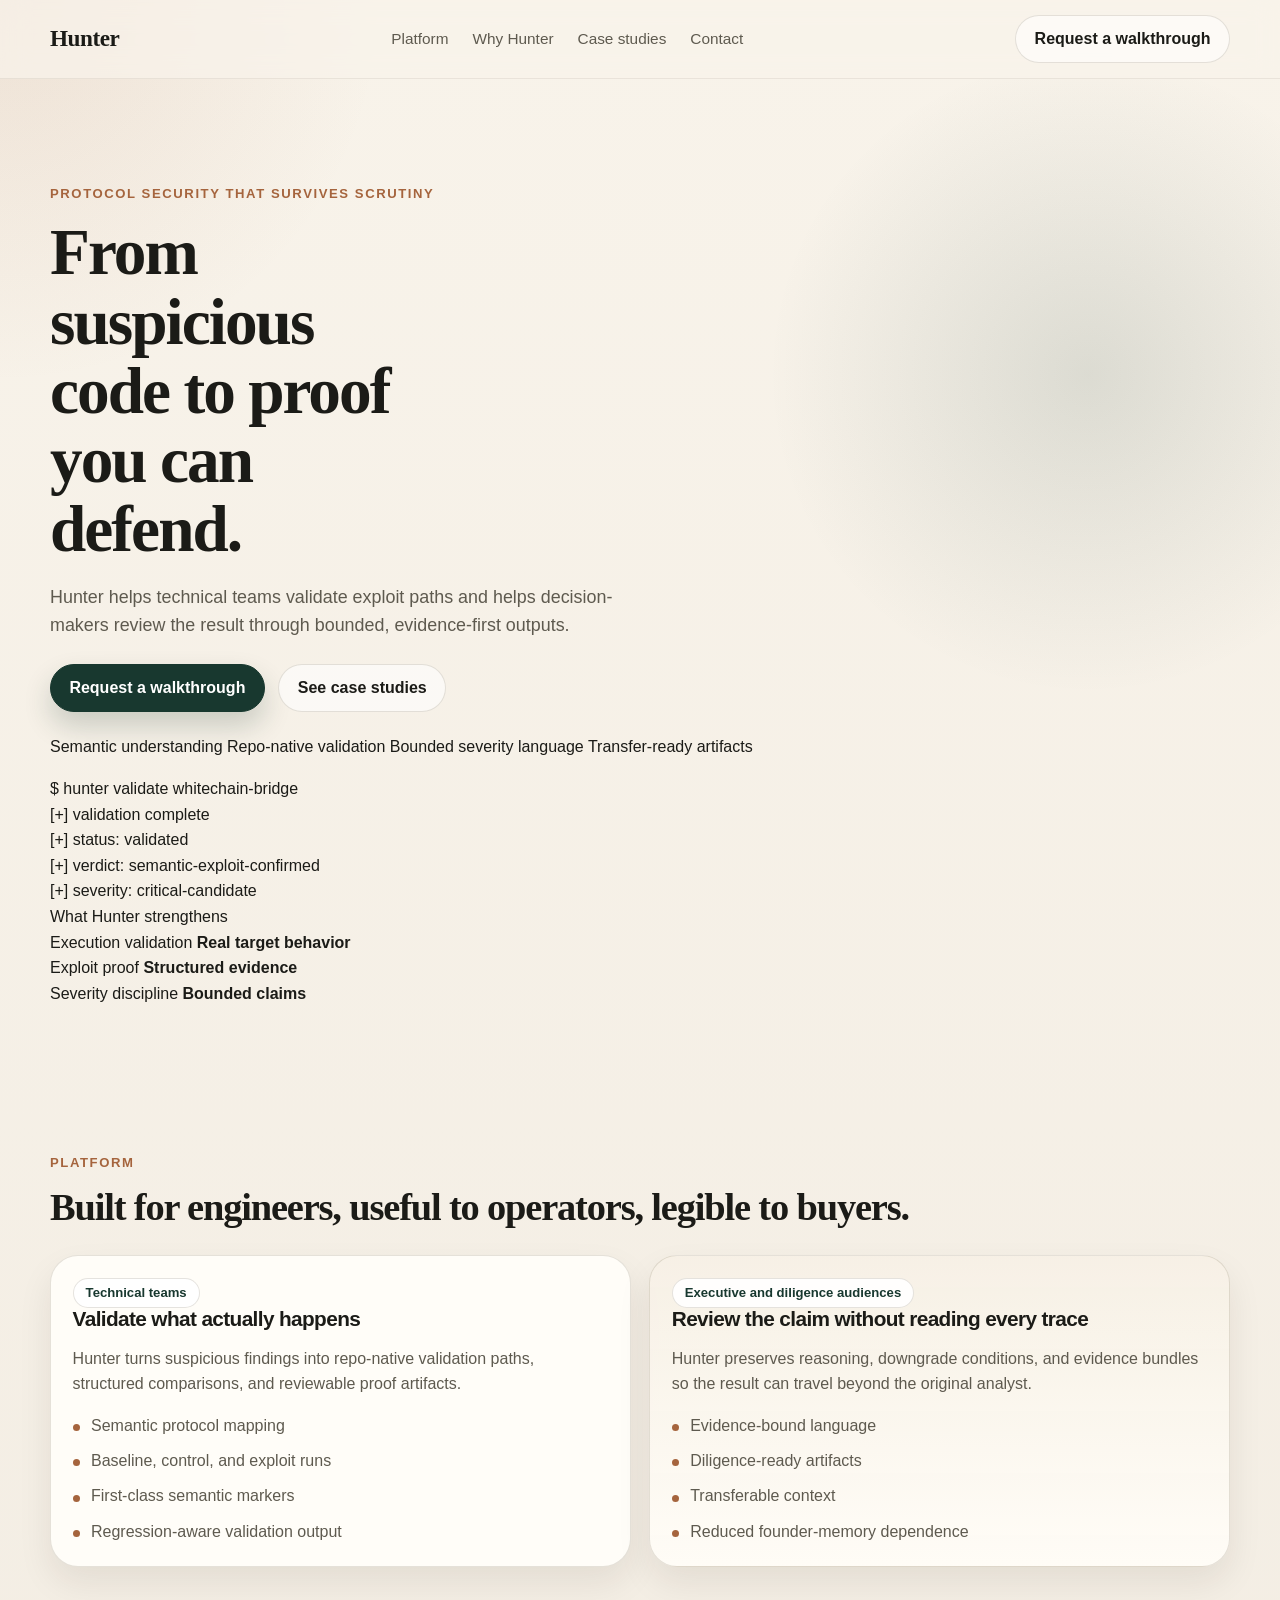
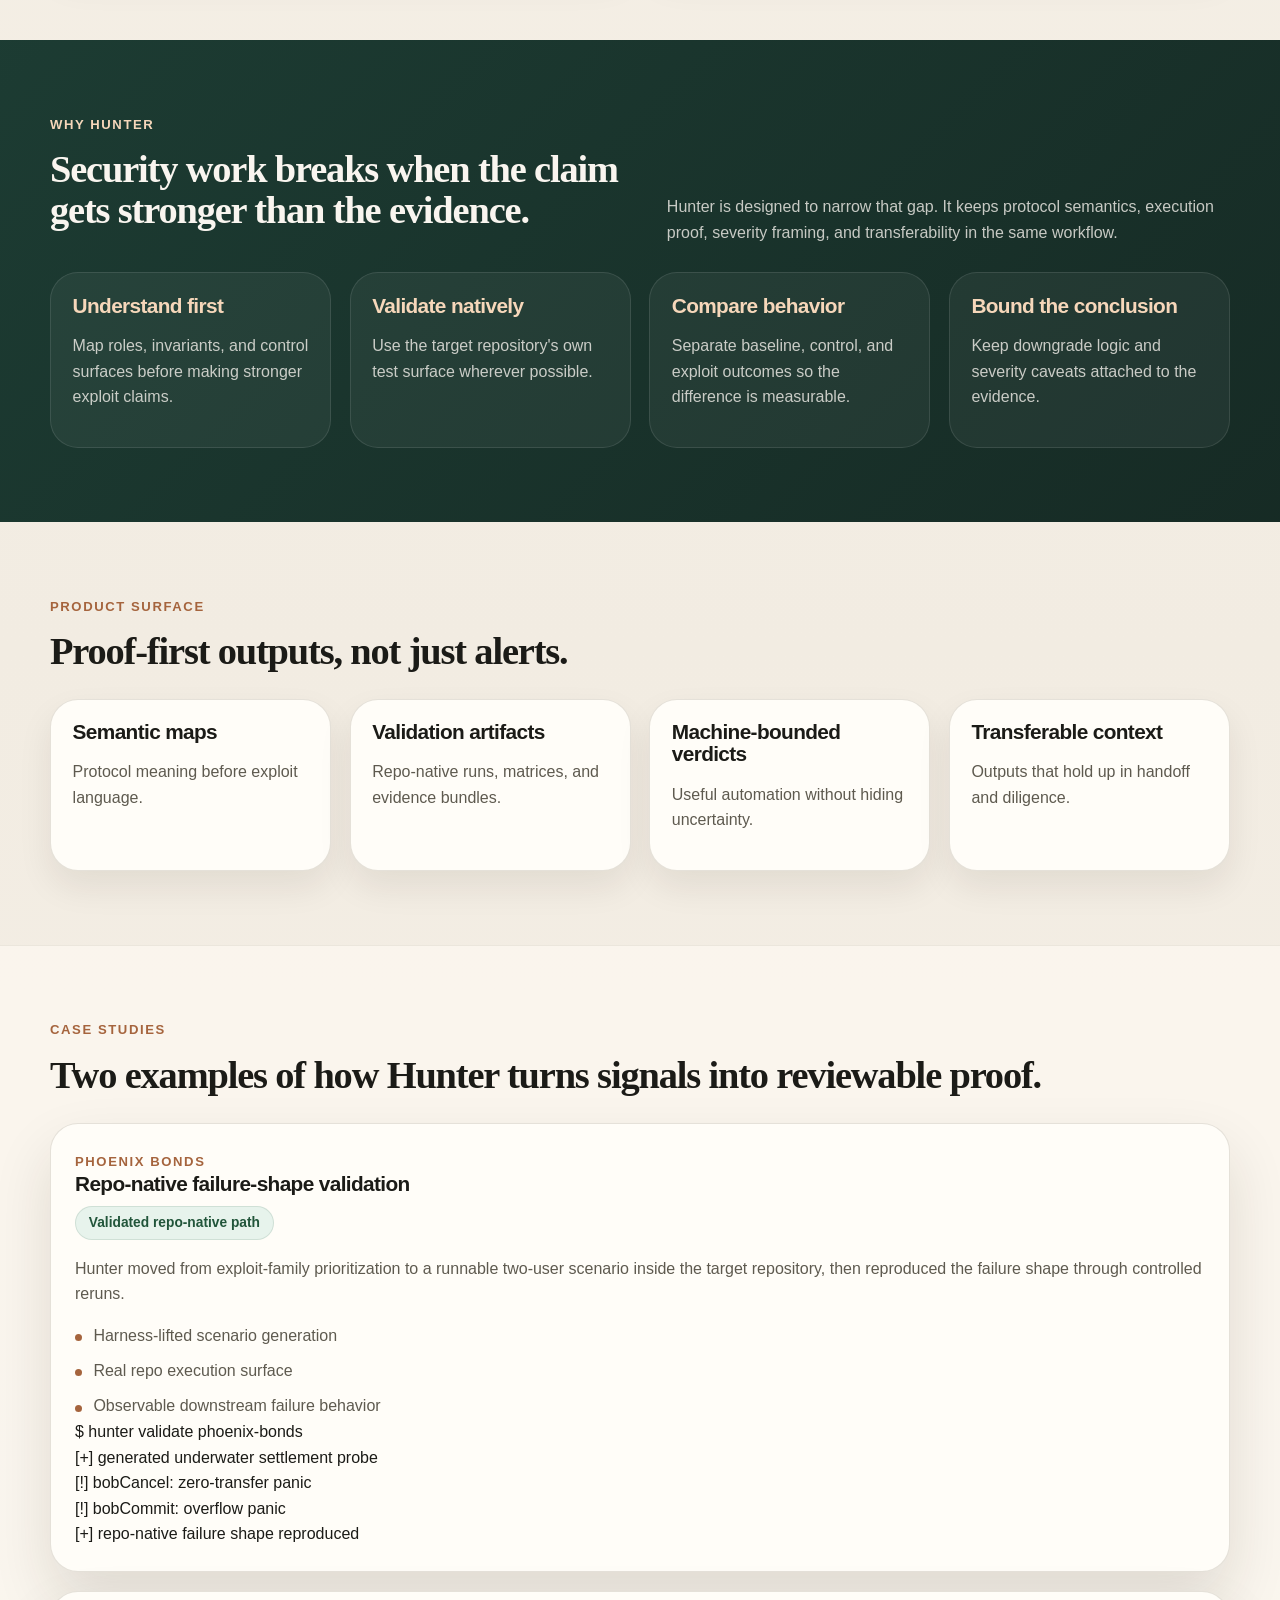
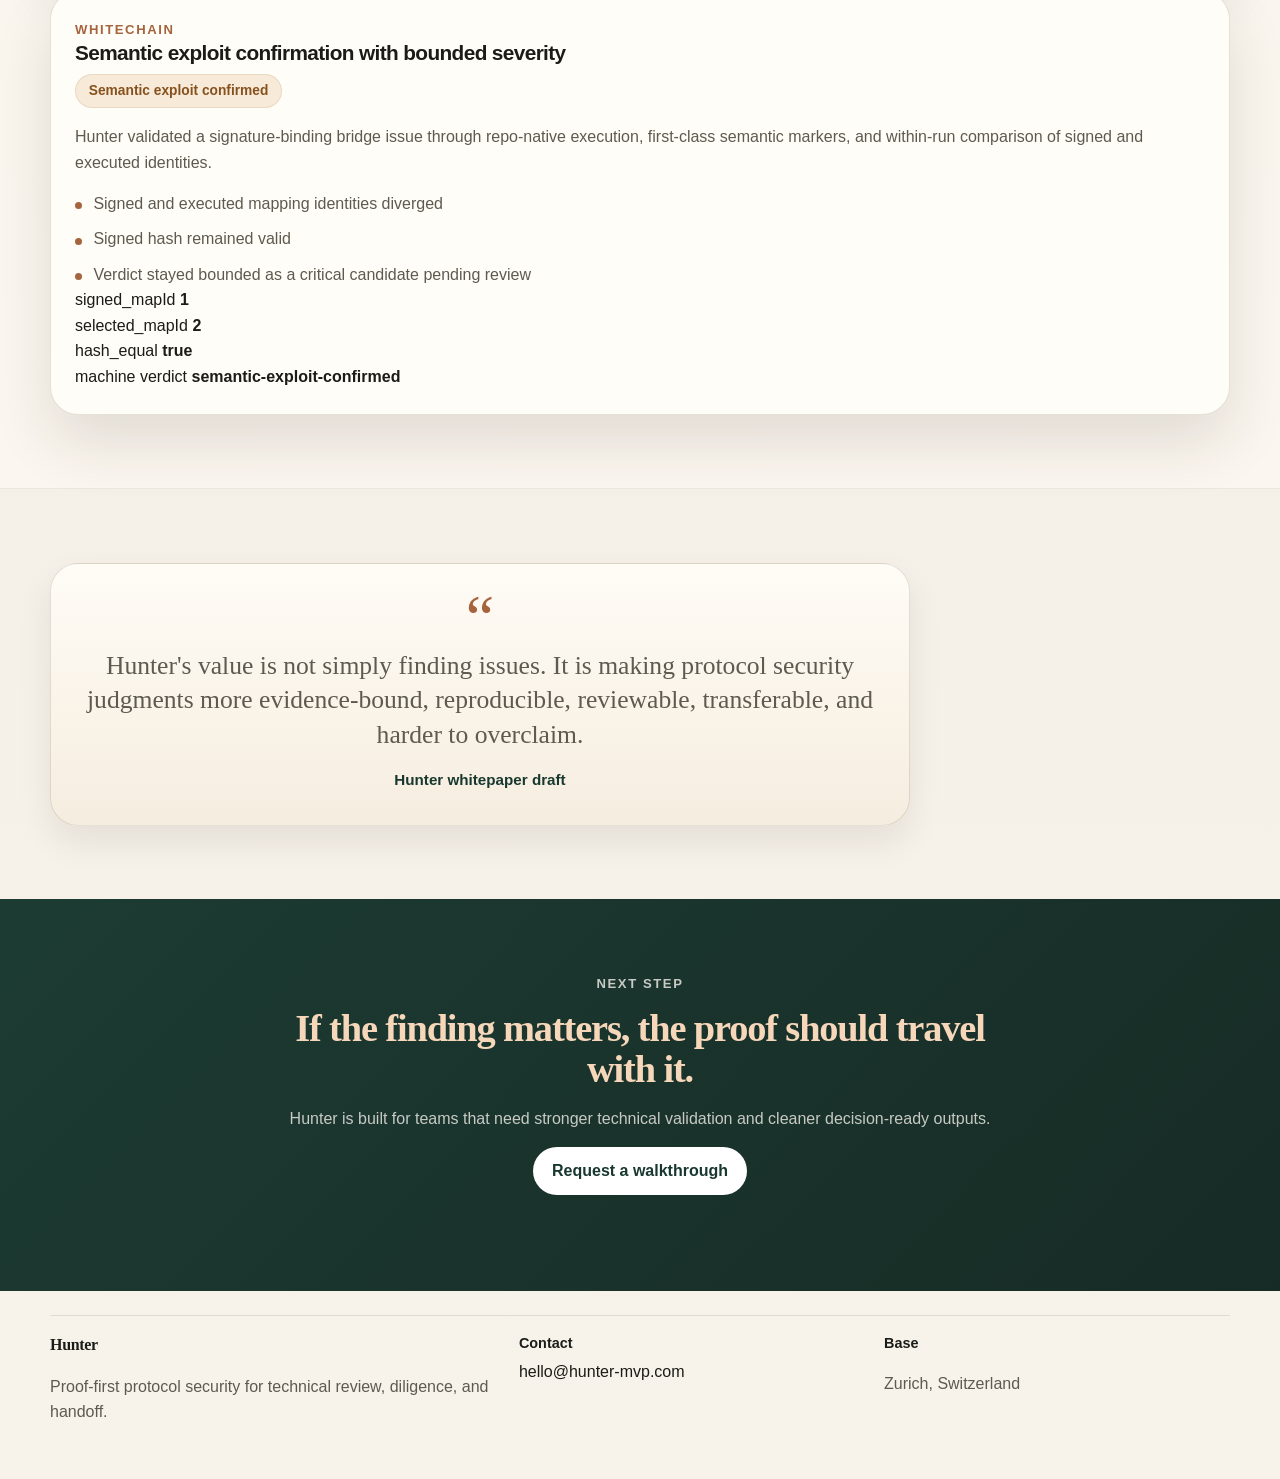
==== index.html @ 10b7472b "Update index.html" ====
<!DOCTYPE html>
<html lang="en">
<head>
  <meta charset="utf-8" />
  <meta name="viewport" content="width=device-width, initial-scale=1" />
  <title>Hunter | Proof-First Protocol Security</title>
  <meta
    name="description"
    content="Hunter helps protocol teams, auditors, and buyers move from suspicious findings to evidence-bound security judgments through semantic understanding, repo-native validation, and reviewable artifacts."
  />
  <link rel="stylesheet" href="styles.css" />
</head>
<body>
  <header class="site-header">
    <div class="container nav">
      <a class="brand" href="#top">Hunter</a>
      <nav class="nav-links" aria-label="Primary">
        <a href="#platform">Platform</a>
        <a href="#proof">Why Hunter</a>
        <a href="#cases">Case studies</a>
        <a href="#contact">Contact</a>
      </nav>
      <a class="button nav-cta" href="mailto:hello@hunter-mvp.com">Request a walkthrough</a>
    </div>
  </header>

  <main id="top">
    <section class="hero">
      <div class="container hero-grid">
        <div class="hero-copy">
          <p class="eyebrow">Protocol security that survives scrutiny</p>
          <h1>From suspicious code to proof you can defend.</h1>
          <p class="subheadline">
            Hunter helps technical teams validate exploit paths and helps decision-makers
            review the result through bounded, evidence-first outputs.
          </p>

          <div class="hero-actions">
            <a class="button primary" href="mailto:hello@hunter-mvp.com">Request a walkthrough</a>
            <a class="button secondary" href="#cases">See case studies</a>
          </div>

          <div class="signal-strip">
            <span>Semantic understanding</span>
            <span>Repo-native validation</span>
            <span>Bounded severity language</span>
            <span>Transfer-ready artifacts</span>
          </div>
        </div>

        <aside class="hero-proof" aria-label="Hunter proof screenshots">
          <article class="shot shot-terminal">
            <div class="shot-top">
              <span></span><span></span><span></span>
            </div>
            <div class="shot-body">
              <div class="shot-line dim">$ hunter validate whitechain-bridge</div>
              <div class="shot-line ok">[+] validation complete</div>
              <div class="shot-line">[+] status: validated</div>
              <div class="shot-line">[+] verdict: semantic-exploit-confirmed</div>
              <div class="shot-line">[+] severity: critical-candidate</div>
            </div>
          </article>

          <article class="shot shot-summary">
            <div class="summary-kicker">What Hunter strengthens</div>
            <div class="summary-row">
              <span>Execution validation</span>
              <strong>Real target behavior</strong>
            </div>
            <div class="summary-row">
              <span>Exploit proof</span>
              <strong>Structured evidence</strong>
            </div>
            <div class="summary-row">
              <span>Severity discipline</span>
              <strong>Bounded claims</strong>
            </div>
          </article>
        </aside>
      </div>
    </section>

    <section id="platform" class="section">
      <div class="container">
        <div class="section-heading">
          <p class="eyebrow">Platform</p>
          <h2>Built for engineers, useful to operators, legible to buyers.</h2>
        </div>

        <div class="platform-grid">
          <article class="card">
            <div class="card-tag">Technical teams</div>
            <h3>Validate what actually happens</h3>
            <p>Hunter turns suspicious findings into repo-native validation paths, structured comparisons, and reviewable proof artifacts.</p>
            <ul class="clean-list">
              <li>Semantic protocol mapping</li>
              <li>Baseline, control, and exploit runs</li>
              <li>First-class semantic markers</li>
              <li>Regression-aware validation output</li>
            </ul>
          </article>

          <article class="card accent-card">
            <div class="card-tag">Executive and diligence audiences</div>
            <h3>Review the claim without reading every trace</h3>
            <p>Hunter preserves reasoning, downgrade conditions, and evidence bundles so the result can travel beyond the original analyst.</p>
            <ul class="clean-list">
              <li>Evidence-bound language</li>
              <li>Diligence-ready artifacts</li>
              <li>Transferable context</li>
              <li>Reduced founder-memory dependence</li>
            </ul>
          </article>
        </div>
      </div>
    </section>

    <section id="proof" class="section section-dark">
      <div class="container">
        <div class="section-heading split-heading">
          <div>
            <p class="eyebrow">Why Hunter</p>
            <h2>Security work breaks when the claim gets stronger than the evidence.</h2>
          </div>
          <p class="section-intro">
            Hunter is designed to narrow that gap. It keeps protocol semantics, execution proof,
            severity framing, and transferability in the same workflow.
          </p>
        </div>

        <div class="proof-grid">
          <article class="proof-card">
            <h3>Understand first</h3>
            <p>Map roles, invariants, and control surfaces before making stronger exploit claims.</p>
          </article>
          <article class="proof-card">
            <h3>Validate natively</h3>
            <p>Use the target repository's own test surface wherever possible.</p>
          </article>
          <article class="proof-card">
            <h3>Compare behavior</h3>
            <p>Separate baseline, control, and exploit outcomes so the difference is measurable.</p>
          </article>
          <article class="proof-card">
            <h3>Bound the conclusion</h3>
            <p>Keep downgrade logic and severity caveats attached to the evidence.</p>
          </article>
        </div>
      </div>
    </section>

    <section class="section">
      <div class="container">
        <div class="section-heading">
          <p class="eyebrow">Product surface</p>
          <h2>Proof-first outputs, not just alerts.</h2>
        </div>

        <div class="feature-grid">
          <article class="card feature-card">
            <h3>Semantic maps</h3>
            <p>Protocol meaning before exploit language.</p>
          </article>
          <article class="card feature-card">
            <h3>Validation artifacts</h3>
            <p>Repo-native runs, matrices, and evidence bundles.</p>
          </article>
          <article class="card feature-card">
            <h3>Machine-bounded verdicts</h3>
            <p>Useful automation without hiding uncertainty.</p>
          </article>
          <article class="card feature-card">
            <h3>Transferable context</h3>
            <p>Outputs that hold up in handoff and diligence.</p>
          </article>
        </div>
      </div>
    </section>

    <section id="cases" class="section section-contrast">
      <div class="container">
        <div class="section-heading">
          <p class="eyebrow">Case studies</p>
          <h2>Two examples of how Hunter turns signals into reviewable proof.</h2>
        </div>

        <div class="case-stack">
          <article class="case-card">
            <div class="case-header">
              <div>
                <span class="case-label">Phoenix Bonds</span>
                <h3>Repo-native failure-shape validation</h3>
              </div>
              <span class="case-badge success">Validated repo-native path</span>
            </div>

            <div class="case-layout">
              <div class="case-copy">
                <p>
                  Hunter moved from exploit-family prioritization to a runnable two-user scenario
                  inside the target repository, then reproduced the failure shape through controlled reruns.
                </p>
                <ul class="clean-list">
                  <li>Harness-lifted scenario generation</li>
                  <li>Real repo execution surface</li>
                  <li>Observable downstream failure behavior</li>
                </ul>
              </div>

              <div class="case-shot">
                <div class="shot-top">
                  <span></span><span></span><span></span>
                </div>
                <div class="shot-body">
                  <div class="shot-line dim">$ hunter validate phoenix-bonds</div>
                  <div class="shot-line">[+] generated underwater settlement probe</div>
                  <div class="shot-line warn">[!] bobCancel: zero-transfer panic</div>
                  <div class="shot-line warn">[!] bobCommit: overflow panic</div>
                  <div class="shot-line ok">[+] repo-native failure shape reproduced</div>
                </div>
              </div>
            </div>
          </article>

          <article class="case-card">
            <div class="case-header">
              <div>
                <span class="case-label">Whitechain</span>
                <h3>Semantic exploit confirmation with bounded severity</h3>
              </div>
              <span class="case-badge caution">Semantic exploit confirmed</span>
            </div>

            <div class="case-layout">
              <div class="case-copy">
                <p>
                  Hunter validated a signature-binding bridge issue through repo-native execution,
                  first-class semantic markers, and within-run comparison of signed and executed identities.
                </p>
                <ul class="clean-list">
                  <li>Signed and executed mapping identities diverged</li>
                  <li>Signed hash remained valid</li>
                  <li>Verdict stayed bounded as a critical candidate pending review</li>
                </ul>
              </div>

              <div class="case-shot metric-shot">
                <div class="mini-grid">
                  <div class="mini-card">
                    <span>signed_mapId</span>
                    <strong>1</strong>
                  </div>
                  <div class="mini-card">
                    <span>selected_mapId</span>
                    <strong>2</strong>
                  </div>
                  <div class="mini-card">
                    <span>hash_equal</span>
                    <strong>true</strong>
                  </div>
                  <div class="mini-card">
                    <span>machine verdict</span>
                    <strong>semantic-exploit-confirmed</strong>
                  </div>
                </div>
              </div>
            </div>
          </article>
        </div>
      </div>
    </section>

    <section class="section">
      <div class="container">
        <div class="quote-card">
          <p class="quote-mark">“</p>
          <p class="quote-text">
            Hunter's value is not simply finding issues. It is making protocol security
            judgments more evidence-bound, reproducible, reviewable, transferable, and harder to overclaim.
          </p>
          <p class="quote-source">Hunter whitepaper draft</p>
        </div>
      </div>
    </section>

    <section class="section section-dark">
      <div class="container closing">
        <p class="eyebrow">Next step</p>
        <h2>If the finding matters, the proof should travel with it.</h2>
        <p>
          Hunter is built for teams that need stronger technical validation and cleaner
          decision-ready outputs.
        </p>
        <div class="hero-actions center">
          <a class="button primary light" href="mailto:hello@hunter-mvp.com">Request a walkthrough</a>
        </div>
      </div>
    </section>
  </main>

  <footer id="contact" class="site-footer">
    <div class="container footer-grid">
      <div>
        <div class="footer-brand">Hunter</div>
        <p class="footer-copy">Proof-first protocol security for technical review, diligence, and handoff.</p>
      </div>
      <div>
        <div class="footer-heading">Contact</div>
        <a class="footer-link" href="mailto:hello@hunter-mvp.com">hello@hunter-mvp.com</a>
      </div>
      <div>
        <div class="footer-heading">Base</div>
        <p class="footer-copy">Zurich, Switzerland</p>
      </div>
    </div>
  </footer>
</body>
</html>
---- styles.css ----
:root {
  --bg: #f3eee5;
  --bg-soft: #fbf8f2;
  --paper: rgba(255, 252, 247, 0.82);
  --card: #fffdf8;
  --card-strong: #f6f0e5;
  --ink: #1b1b17;
  --muted: #5e5a4f;
  --line: rgba(70, 58, 34, 0.14);
  --line-strong: rgba(70, 58, 34, 0.22);
  --forest: #18382f;
  --forest-soft: #23483d;
  --copper: #a5643d;
  --copper-soft: #ead8c9;
  --sand: #d8b889;
  --success-bg: #e7f3ec;
  --success-text: #21553a;
  --caution-bg: #f7ead9;
  --caution-text: #87511d;
  --shadow-lg: 0 28px 60px rgba(39, 30, 14, 0.12);
  --shadow-md: 0 16px 34px rgba(39, 30, 14, 0.08);
  --radius-xl: 28px;
  --radius-lg: 22px;
  --radius-md: 16px;
  --max: 1180px;
}

* {
  box-sizing: border-box;
}

html {
  scroll-behavior: smooth;
}

body {
  margin: 0;
  color: var(--ink);
  font-family: "Aptos", "Segoe UI", "Helvetica Neue", sans-serif;
  line-height: 1.6;
  background:
    radial-gradient(circle at top left, rgba(165, 100, 61, 0.12), transparent 24rem),
    radial-gradient(circle at 85% 8%, rgba(24, 56, 47, 0.12), transparent 20rem),
    linear-gradient(180deg, #f8f3ea 0%, #f2ece2 48%, #f7f3eb 100%);
}

a {
  color: inherit;
  text-decoration: none;
}

img {
  max-width: 100%;
}

.container {
  width: min(100% - 2rem, var(--max));
  margin: 0 auto;
}

.site-header {
  position: sticky;
  top: 0;
  z-index: 20;
  background: rgba(248, 243, 234, 0.72);
  backdrop-filter: blur(14px);
  border-bottom: 1px solid rgba(70, 58, 34, 0.08);
}

.nav {
  display: flex;
  align-items: center;
  justify-content: space-between;
  gap: 1rem;
  min-height: 78px;
}

.brand,
.footer-brand {
  font-family: "Iowan Old Style", "Palatino Linotype", Georgia, serif;
  font-weight: 700;
  letter-spacing: -0.02em;
}

.brand {
  font-size: 1.45rem;
}

.nav-links {
  display: flex;
  gap: 1.5rem;
  color: var(--muted);
  font-size: 0.96rem;
}

.nav-links a:hover,
.footer-link:hover {
  color: var(--ink);
}

.button {
  display: inline-flex;
  align-items: center;
  justify-content: center;
  min-height: 48px;
  padding: 0 1.15rem;
  border-radius: 999px;
  border: 1px solid var(--line);
  font-weight: 700;
  transition: transform 180ms ease, background-color 180ms ease, border-color 180ms ease;
}

.button:hover {
  transform: translateY(-1px);
}

.button.primary {
  background: var(--forest);
  color: #fff;
  border-color: var(--forest);
  box-shadow: 0 14px 28px rgba(24, 56, 47, 0.2);
}

.button.primary:hover {
  background: var(--forest-soft);
  border-color: var(--forest-soft);
}

.button.primary.light {
  background: #fff;
  color: var(--forest);
  border-color: rgba(255, 255, 255, 0.24);
  box-shadow: none;
}

.button.secondary,
.button.nav-cta {
  background: rgba(255, 255, 255, 0.6);
  color: var(--ink);
}

.hero {
  padding: 5.5rem 0 4.5rem;
}

.hero-shell {
  display: grid;
  grid-template-columns: minmax(0, 1.05fr) minmax(320px, 0.95fr);
  gap: 2rem;
  align-items: stretch;
}

.hero-copy {
  padding: 1rem 0;
}

.eyebrow {
  margin: 0 0 0.9rem;
  color: var(--copper);
  font-size: 0.82rem;
  font-weight: 800;
  letter-spacing: 0.12em;
  text-transform: uppercase;
}

h1,
h2,
h3,
h4 {
  margin-top: 0;
  line-height: 1.06;
  letter-spacing: -0.03em;
}

h1,
h2 {
  font-family: "Iowan Old Style", "Palatino Linotype", Georgia, serif;
}

h1 {
  font-size: clamp(2.85rem, 5.1vw, 5.4rem);
  margin-bottom: 1.15rem;
  max-width: 11ch;
}

h2 {
  font-size: clamp(2.1rem, 3vw, 3.5rem);
  margin-bottom: 0.9rem;
}

h3 {
  font-size: 1.3rem;
  margin-bottom: 0.65rem;
}

h4 {
  font-size: 1rem;
  margin-bottom: 0.55rem;
}

.subheadline,
.section-intro,
.quote-text,
.closing p,
.footer-copy,
.proof-card p,
.card p,
.case-card p,
li {
  color: var(--muted);
}

.subheadline {
  font-size: 1.12rem;
  max-width: 58ch;
  margin-bottom: 1.5rem;
}

.hero-actions {
  display: flex;
  flex-wrap: wrap;
  gap: 0.85rem;
  margin-bottom: 1.4rem;
}

.hero-actions.center {
  justify-content: center;
}

.signal-row,
.clean-list {
  display: flex;
  flex-wrap: wrap;
  gap: 0.7rem;
}

.signal-row span {
  display: inline-flex;
  align-items: center;
  min-height: 36px;
  padding: 0 0.85rem;
  border-radius: 999px;
  background: rgba(255, 253, 248, 0.92);
  border: 1px solid var(--line);
  font-size: 0.92rem;
  font-weight: 700;
  color: var(--forest);
}

.hero-panel,
.card,
.quote-card,
.case-card,
.proof-card {
  border-radius: var(--radius-xl);
  border: 1px solid var(--line);
  box-shadow: var(--shadow-md);
}

.hero-panel {
  padding: 1.4rem;
  background:
    linear-gradient(180deg, rgba(255, 249, 241, 0.96) 0%, rgba(247, 238, 224, 0.96) 100%);
  position: relative;
  overflow: hidden;
}

.hero-panel::after {
  content: "";
  position: absolute;
  inset: auto -2.5rem -2.5rem auto;
  width: 12rem;
  height: 12rem;
  border-radius: 999px;
  background: radial-gradient(circle, rgba(165, 100, 61, 0.16) 0%, transparent 68%);
}

.panel-kicker,
.card-tag {
  display: inline-flex;
  align-items: center;
  min-height: 30px;
  padding: 0 0.75rem;
  border-radius: 999px;
  background: rgba(255, 255, 255, 0.9);
  border: 1px solid var(--line);
  font-size: 0.82rem;
  font-weight: 700;
  color: var(--forest);
}

.hero-scoreboard {
  display: grid;
  gap: 1rem;
  margin-top: 1rem;
}

.metric-card {
  padding: 1.05rem 1rem;
  border-radius: var(--radius-md);
  background: rgba(255, 255, 255, 0.86);
  border: 1px solid rgba(70, 58, 34, 0.08);
}

.metric-label {
  font-size: 0.82rem;
  font-weight: 700;
  text-transform: uppercase;
  letter-spacing: 0.08em;
  color: var(--copper);
  margin-bottom: 0.45rem;
}

.metric-value {
  font-family: "Iowan Old Style", "Palatino Linotype", Georgia, serif;
  font-size: 1.4rem;
  margin-bottom: 0.35rem;
}

.section {
  padding: 4.6rem 0;
}

.section-dark {
  background:
    linear-gradient(135deg, rgba(24, 56, 47, 0.98) 0%, rgba(18, 39, 33, 0.98) 100%);
  color: #f9f5ef;
}

.section-dark .eyebrow,
.section-dark .proof-card h3,
.section-dark .closing h2 {
  color: #f6d7ba;
}

.section-dark .section-intro,
.section-dark .proof-card p,
.section-dark .closing p {
  color: rgba(249, 245, 239, 0.78);
}

.section-contrast {
  background: rgba(255, 250, 244, 0.62);
  border-top: 1px solid rgba(70, 58, 34, 0.08);
  border-bottom: 1px solid rgba(70, 58, 34, 0.08);
}

.section-heading {
  margin-bottom: 1.7rem;
}

.section-intro {
  margin: 0;
  max-width: 66ch;
}

.split-heading {
  display: flex;
  justify-content: space-between;
  gap: 1.5rem;
  align-items: end;
}

.split-heading .narrow {
  max-width: 36ch;
}

.platform-grid,
.feature-grid,
.proof-grid {
  display: grid;
  gap: 1.15rem;
}

.platform-grid {
  grid-template-columns: repeat(2, minmax(0, 1fr));
}

.feature-grid {
  grid-template-columns: repeat(4, minmax(0, 1fr));
}

.proof-grid {
  grid-template-columns: repeat(4, minmax(0, 1fr));
}

.card,
.proof-card,
.case-card,
.quote-card {
  background: var(--card);
}

.card,
.proof-card {
  padding: 1.35rem;
}

.lift-card {
  min-height: 100%;
}

.accent-card {
  background:
    linear-gradient(180deg, rgba(246, 240, 229, 0.94) 0%, rgba(255, 252, 247, 0.96) 100%);
}

.clean-list {
  list-style: none;
  padding: 0;
  margin: 1rem 0 0;
  gap: 0.6rem;
  flex-direction: column;
}

.clean-list li {
  position: relative;
  padding-left: 1.15rem;
}

.clean-list li::before {
  content: "";
  position: absolute;
  left: 0;
  top: 0.7rem;
  width: 7px;
  height: 7px;
  border-radius: 999px;
  background: var(--copper);
}

.proof-card {
  background: rgba(255, 255, 255, 0.05);
  border-color: rgba(255, 255, 255, 0.1);
  box-shadow: none;
}

.proof-card h3 {
  color: #fff3e6;
}

.case-stack {
  display: grid;
  gap: 1.2rem;
}

.case-card {
  padding: 1.5rem;
  box-shadow: var(--shadow-lg);
}

.case-topline {
  display: flex;
  justify-content: space-between;
  gap: 0.75rem;
  align-items: center;
  margin-bottom: 1rem;
  flex-wrap: wrap;
}

.case-label {
  font-size: 0.82rem;
  font-weight: 800;
  letter-spacing: 0.12em;
  text-transform: uppercase;
  color: var(--copper);
}

.case-badge {
  display: inline-flex;
  align-items: center;
  min-height: 34px;
  padding: 0 0.8rem;
  border-radius: 999px;
  font-size: 0.86rem;
  font-weight: 800;
  border: 1px solid transparent;
}

.case-badge.success {
  background: var(--success-bg);
  color: var(--success-text);
  border-color: rgba(33, 85, 58, 0.12);
}

.case-badge.caution {
  background: var(--caution-bg);
  color: var(--caution-text);
  border-color: rgba(135, 81, 29, 0.12);
}

.case-columns {
  display: grid;
  grid-template-columns: repeat(2, minmax(0, 1fr));
  gap: 1.1rem;
  margin-top: 1rem;
}

.quote-shell {
  display: flex;
  justify-content: center;
}

.quote-card {
  max-width: 860px;
  padding: 2rem;
  background:
    linear-gradient(180deg, rgba(255, 252, 247, 0.96) 0%, rgba(245, 236, 222, 0.96) 100%);
  text-align: center;
}

.quote-mark {
  margin: 0;
  font-family: "Iowan Old Style", "Palatino Linotype", Georgia, serif;
  font-size: 4rem;
  line-height: 0.7;
  color: var(--copper);
}

.quote-text {
  font-family: "Iowan Old Style", "Palatino Linotype", Georgia, serif;
  font-size: clamp(1.35rem, 2vw, 2rem);
  line-height: 1.35;
  margin: 0.5rem 0 1rem;
}

.quote-source {
  margin: 0;
  color: var(--forest);
  font-size: 0.95rem;
  font-weight: 700;
}

.closing {
  max-width: 760px;
  text-align: center;
}

.site-footer {
  padding: 1.5rem 0 2.4rem;
}

.footer-grid {
  display: grid;
  grid-template-columns: 1.3fr 1fr 1fr;
  gap: 1.2rem;
  padding-top: 1rem;
  border-top: 1px solid rgba(70, 58, 34, 0.12);
}

.footer-heading {
  font-size: 0.9rem;
  font-weight: 800;
  margin-bottom: 0.25rem;
}

@media (max-width: 1080px) {
  .feature-grid,
  .proof-grid {
    grid-template-columns: repeat(2, minmax(0, 1fr));
  }
}

@media (max-width: 980px) {
  .hero-shell,
  .platform-grid,
  .case-columns,
  .footer-grid,
  .split-heading {
    grid-template-columns: 1fr;
    display: grid;
  }

  .split-heading {
    align-items: start;
  }

  .nav {
    min-height: auto;
    padding: 1rem 0;
    flex-wrap: wrap;
  }

  .nav-links {
    width: 100%;
    order: 3;
    flex-wrap: wrap;
  }

  h1 {
    max-width: none;
  }
}

@media (max-width: 720px) {
  .hero {
    padding-top: 4.4rem;
  }

  .feature-grid,
  .proof-grid {
    grid-template-columns: 1fr;
  }

  .hero-actions,
  .button,
  .nav-cta {
    width: 100%;
  }

  .case-topline {
    align-items: flex-start;
  }
}
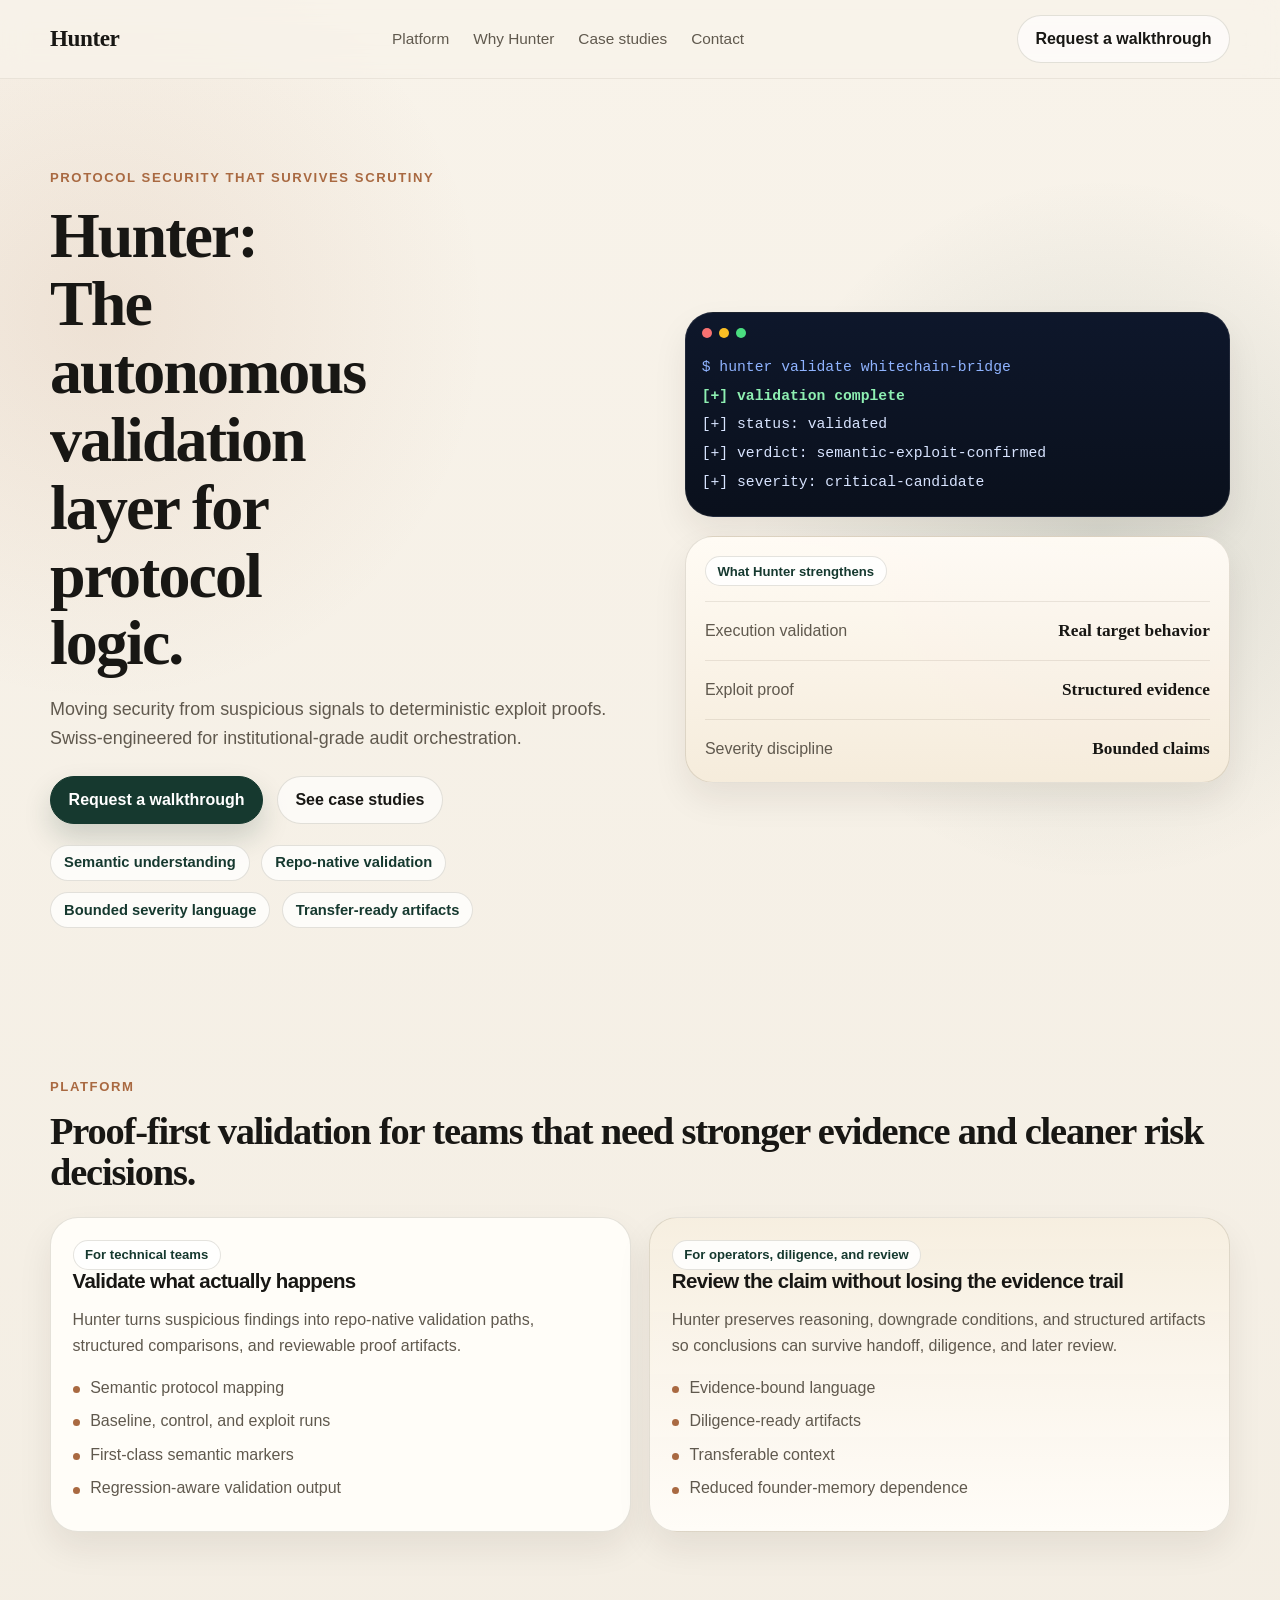
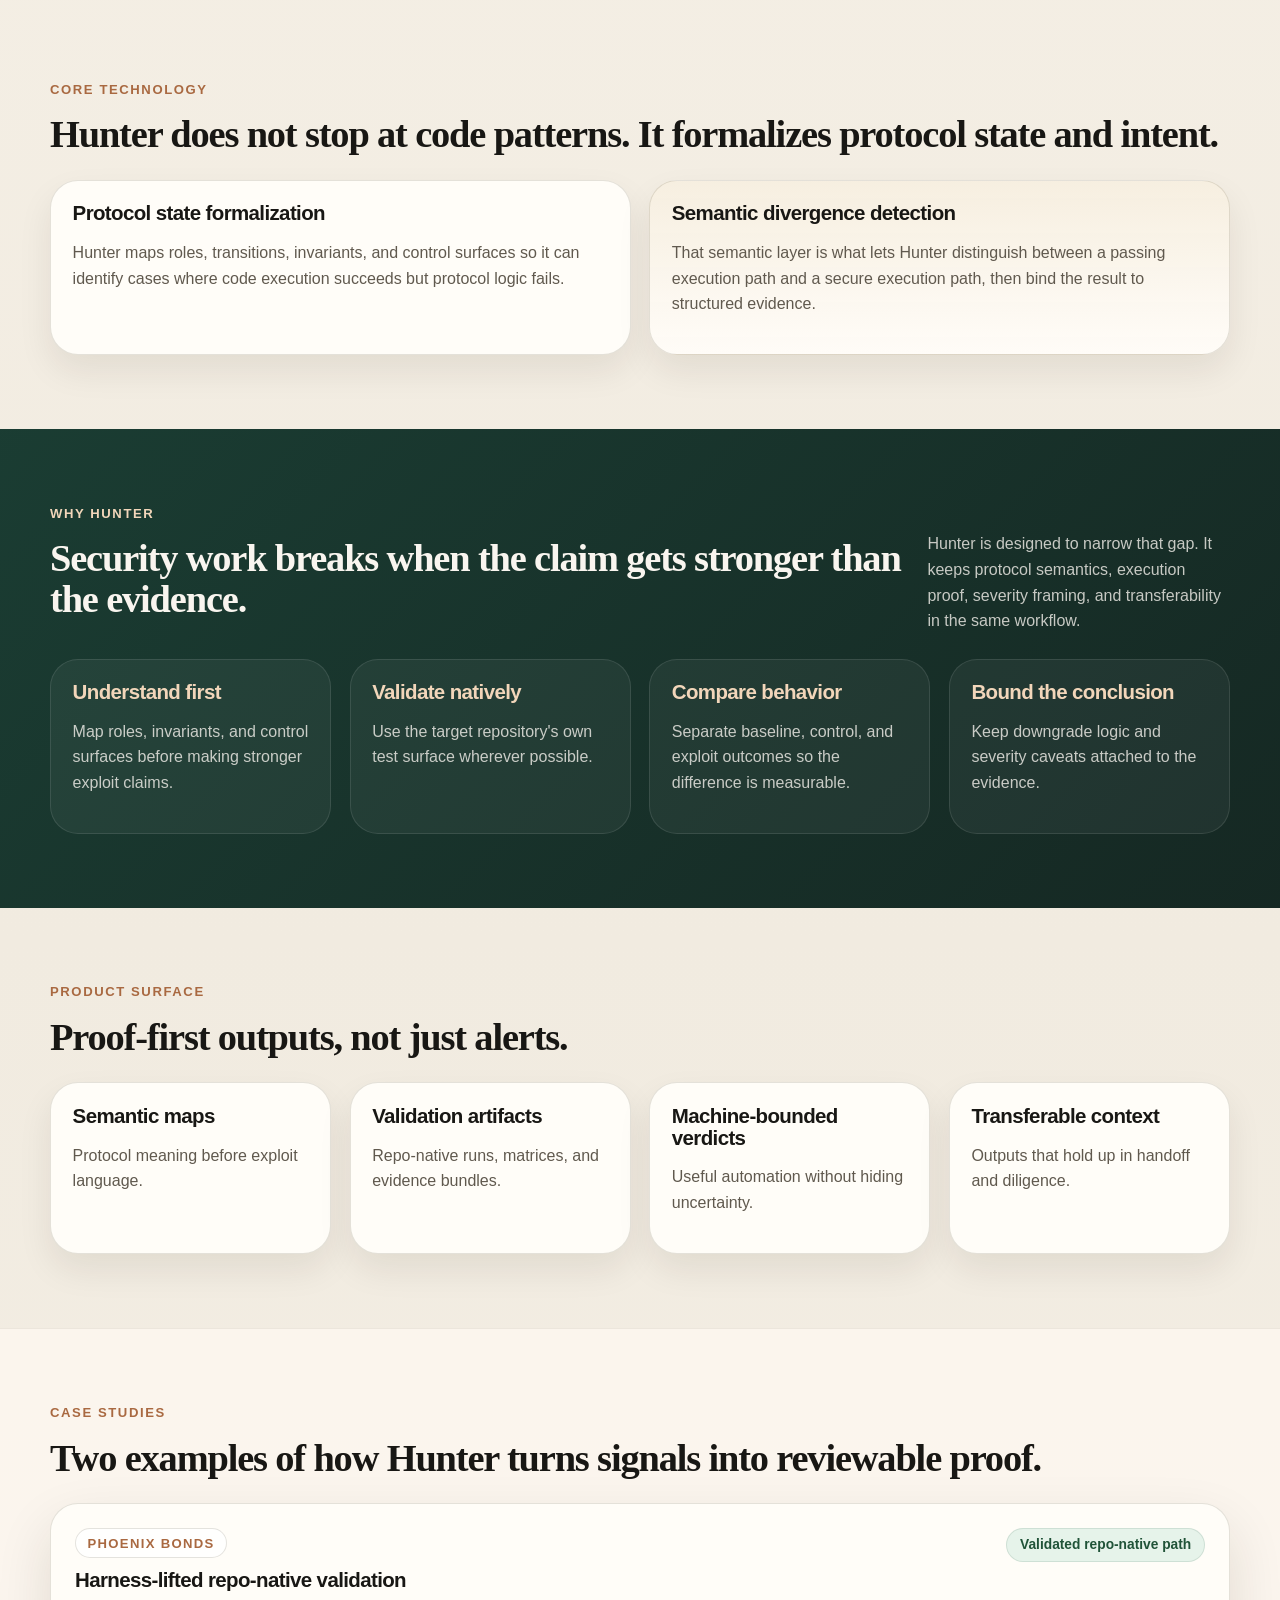
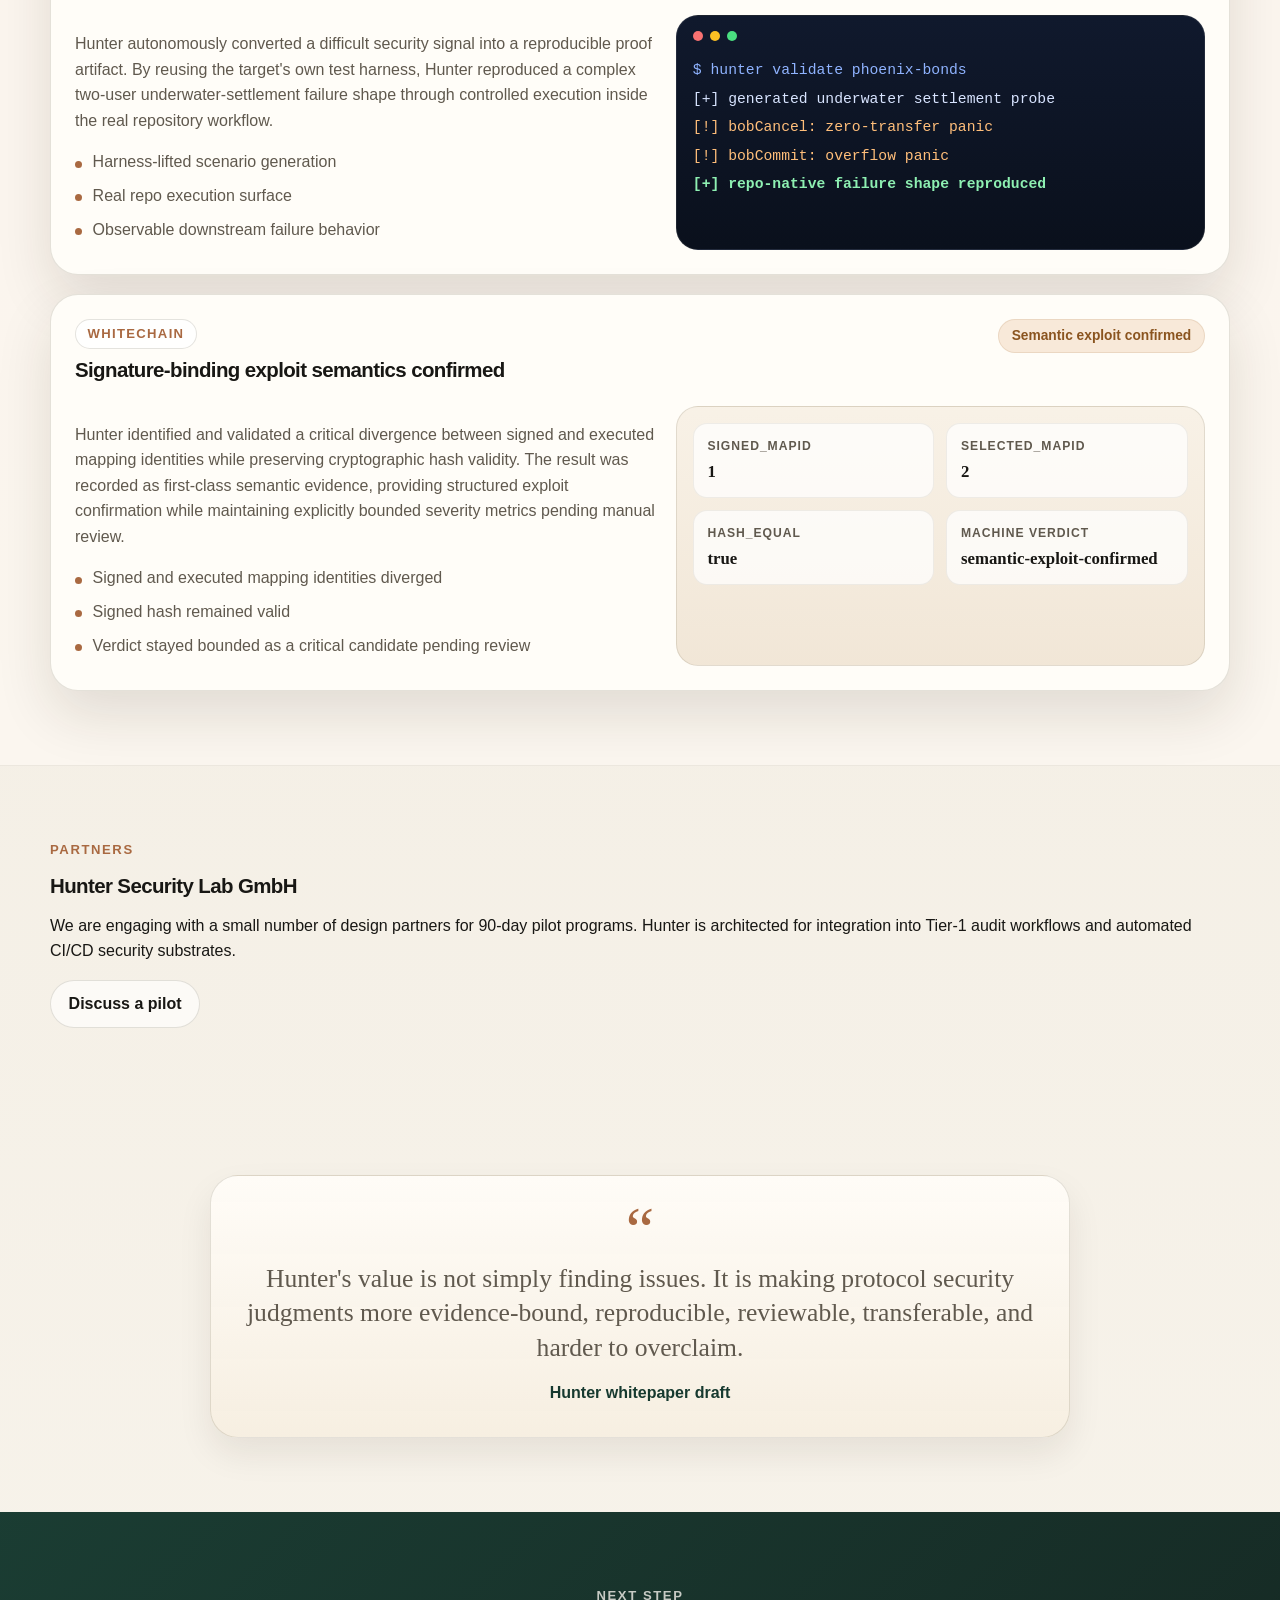
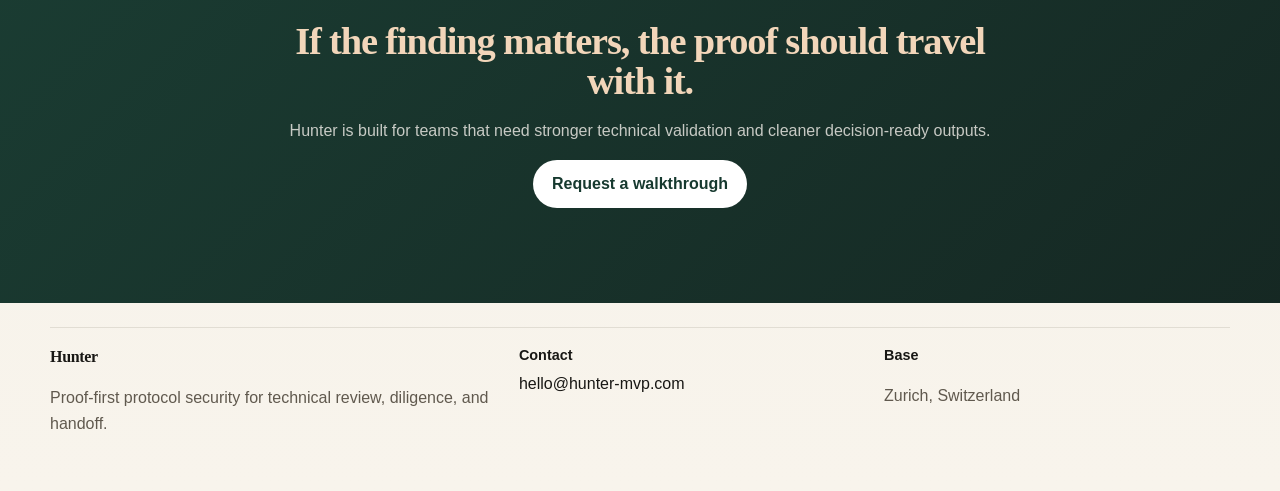
==== commit 50cf6cf7: "Update index.html" ====
--- a/index.html
+++ b/index.html
@@ -29,10 +29,10 @@
       <div class="container hero-grid">
         <div class="hero-copy">
           <p class="eyebrow">Protocol security that survives scrutiny</p>
-          <h1>From suspicious code to proof you can defend.</h1>
+          <h1>Hunter: The autonomous validation layer for protocol logic.</h1>
           <p class="subheadline">
-            Hunter helps technical teams validate exploit paths and helps decision-makers
-            review the result through bounded, evidence-first outputs.
+            Moving security from suspicious signals to deterministic exploit proofs.
+            Swiss-engineered for institutional-grade audit orchestration.
           </p>
 
           <div class="hero-actions">
@@ -85,12 +85,12 @@
       <div class="container">
         <div class="section-heading">
           <p class="eyebrow">Platform</p>
-          <h2>Built for engineers, useful to operators, legible to buyers.</h2>
+          <h2>Proof-first validation for teams that need stronger evidence and cleaner risk decisions.</h2>
         </div>
 
         <div class="platform-grid">
           <article class="card">
-            <div class="card-tag">Technical teams</div>
+            <div class="card-tag">For technical teams</div>
             <h3>Validate what actually happens</h3>
             <p>Hunter turns suspicious findings into repo-native validation paths, structured comparisons, and reviewable proof artifacts.</p>
             <ul class="clean-list">
@@ -102,15 +102,42 @@
           </article>
 
           <article class="card accent-card">
-            <div class="card-tag">Executive and diligence audiences</div>
-            <h3>Review the claim without reading every trace</h3>
-            <p>Hunter preserves reasoning, downgrade conditions, and evidence bundles so the result can travel beyond the original analyst.</p>
+            <div class="card-tag">For operators, diligence, and review</div>
+            <h3>Review the claim without losing the evidence trail</h3>
+            <p>Hunter preserves reasoning, downgrade conditions, and structured artifacts so conclusions can survive handoff, diligence, and later review.</p>
             <ul class="clean-list">
               <li>Evidence-bound language</li>
               <li>Diligence-ready artifacts</li>
               <li>Transferable context</li>
               <li>Reduced founder-memory dependence</li>
             </ul>
+          </article>
+        </div>
+      </div>
+    </section>
+
+    <section class="section">
+      <div class="container">
+        <div class="section-heading">
+          <p class="eyebrow">Core technology</p>
+          <h2>Hunter does not stop at code patterns. It formalizes protocol state and intent.</h2>
+        </div>
+
+        <div class="platform-grid">
+          <article class="card">
+            <h3>Protocol state formalization</h3>
+            <p>
+              Hunter maps roles, transitions, invariants, and control surfaces so it can
+              identify cases where code execution succeeds but protocol logic fails.
+            </p>
+          </article>
+
+          <article class="card accent-card">
+            <h3>Semantic divergence detection</h3>
+            <p>
+              That semantic layer is what lets Hunter distinguish between a passing execution
+              path and a secure execution path, then bind the result to structured evidence.
+            </p>
           </article>
         </div>
       </div>
@@ -190,7 +217,7 @@
             <div class="case-header">
               <div>
                 <span class="case-label">Phoenix Bonds</span>
-                <h3>Repo-native failure-shape validation</h3>
+                <h3>Harness-lifted repo-native validation</h3>
               </div>
               <span class="case-badge success">Validated repo-native path</span>
             </div>
@@ -198,8 +225,10 @@
             <div class="case-layout">
               <div class="case-copy">
                 <p>
-                  Hunter moved from exploit-family prioritization to a runnable two-user scenario
-                  inside the target repository, then reproduced the failure shape through controlled reruns.
+                  Hunter autonomously converted a difficult security signal into a reproducible
+                  proof artifact. By reusing the target's own test harness, Hunter reproduced
+                  a complex two-user underwater-settlement failure shape through controlled
+                  execution inside the real repository workflow.
                 </p>
                 <ul class="clean-list">
                   <li>Harness-lifted scenario generation</li>
@@ -227,7 +256,7 @@
             <div class="case-header">
               <div>
                 <span class="case-label">Whitechain</span>
-                <h3>Semantic exploit confirmation with bounded severity</h3>
+                <h3>Signature-binding exploit semantics confirmed</h3>
               </div>
               <span class="case-badge caution">Semantic exploit confirmed</span>
             </div>
@@ -235,8 +264,11 @@
             <div class="case-layout">
               <div class="case-copy">
                 <p>
-                  Hunter validated a signature-binding bridge issue through repo-native execution,
-                  first-class semantic markers, and within-run comparison of signed and executed identities.
+                  Hunter identified and validated a critical divergence between signed and
+                  executed mapping identities while preserving cryptographic hash validity.
+                  The result was recorded as first-class semantic evidence, providing
+                  structured exploit confirmation while maintaining explicitly bounded
+                  severity metrics pending manual review.
                 </p>
                 <ul class="clean-list">
                   <li>Signed and executed mapping identities diverged</li>
@@ -273,6 +305,23 @@
 
     <section class="section">
       <div class="container">
+        <div class="pilot-note">
+          <div>
+            <p class="eyebrow">Partners</p>
+            <h3>Hunter Security Lab GmbH</h3>
+            <p>
+              We are engaging with a small number of design partners for 90-day pilot
+              programs. Hunter is architected for integration into Tier-1 audit workflows
+              and automated CI/CD security substrates.
+            </p>
+          </div>
+          <a class="button secondary" href="mailto:hello@hunter-mvp.com">Discuss a pilot</a>
+        </div>
+      </div>
+    </section>
+
+    <section class="section">
+      <div class="container">
         <div class="quote-card">
           <p class="quote-mark">“</p>
           <p class="quote-text">
--- a/styles.css
+++ b/styles.css
@@ -1,24 +1,23 @@
 :root {
-  --bg: #f3eee5;
-  --bg-soft: #fbf8f2;
-  --paper: rgba(255, 252, 247, 0.82);
-  --card: #fffdf8;
-  --card-strong: #f6f0e5;
-  --ink: #1b1b17;
-  --muted: #5e5a4f;
-  --line: rgba(70, 58, 34, 0.14);
-  --line-strong: rgba(70, 58, 34, 0.22);
-  --forest: #18382f;
-  --forest-soft: #23483d;
-  --copper: #a5643d;
-  --copper-soft: #ead8c9;
-  --sand: #d8b889;
-  --success-bg: #e7f3ec;
-  --success-text: #21553a;
-  --caution-bg: #f7ead9;
-  --caution-text: #87511d;
-  --shadow-lg: 0 28px 60px rgba(39, 30, 14, 0.12);
-  --shadow-md: 0 16px 34px rgba(39, 30, 14, 0.08);
+  --bg: #f4eee4;
+  --bg-soft: #fbf8f1;
+  --paper: #fffdf8;
+  --paper-strong: #f6eee0;
+  --ink: #181714;
+  --muted: #60594e;
+  --line: rgba(68, 56, 33, 0.14);
+  --line-strong: rgba(68, 56, 33, 0.24);
+  --forest: #16392f;
+  --forest-soft: #20483c;
+  --copper: #a96941;
+  --sand: #d7b487;
+  --success-bg: #e6f3ea;
+  --success-text: #205338;
+  --caution-bg: #f8e9d9;
+  --caution-text: #8a541f;
+  --warning: #f1a252;
+  --shadow-lg: 0 24px 56px rgba(43, 31, 13, 0.12);
+  --shadow-md: 0 16px 34px rgba(43, 31, 13, 0.08);
   --radius-xl: 28px;
   --radius-lg: 22px;
   --radius-md: 16px;
@@ -39,18 +38,14 @@
   font-family: "Aptos", "Segoe UI", "Helvetica Neue", sans-serif;
   line-height: 1.6;
   background:
-    radial-gradient(circle at top left, rgba(165, 100, 61, 0.12), transparent 24rem),
-    radial-gradient(circle at 85% 8%, rgba(24, 56, 47, 0.12), transparent 20rem),
-    linear-gradient(180deg, #f8f3ea 0%, #f2ece2 48%, #f7f3eb 100%);
+    radial-gradient(circle at 8% 6%, rgba(169, 105, 65, 0.12), transparent 24rem),
+    radial-gradient(circle at 86% 10%, rgba(22, 57, 47, 0.12), transparent 22rem),
+    linear-gradient(180deg, #f8f3ea 0%, #f1ebe0 48%, #f8f4ec 100%);
 }
 
 a {
   color: inherit;
   text-decoration: none;
-}
-
-img {
-  max-width: 100%;
 }
 
 .container {
@@ -62,17 +57,17 @@
   position: sticky;
   top: 0;
   z-index: 20;
-  background: rgba(248, 243, 234, 0.72);
+  background: rgba(248, 243, 234, 0.78);
   backdrop-filter: blur(14px);
-  border-bottom: 1px solid rgba(70, 58, 34, 0.08);
+  border-bottom: 1px solid rgba(68, 56, 33, 0.08);
 }
 
 .nav {
+  min-height: 78px;
   display: flex;
   align-items: center;
   justify-content: space-between;
   gap: 1rem;
-  min-height: 78px;
 }
 
 .brand,
@@ -103,7 +98,7 @@
   align-items: center;
   justify-content: center;
   min-height: 48px;
-  padding: 0 1.15rem;
+  padding: 0 1.1rem;
   border-radius: 999px;
   border: 1px solid var(--line);
   font-weight: 700;
@@ -118,7 +113,7 @@
   background: var(--forest);
   color: #fff;
   border-color: var(--forest);
-  box-shadow: 0 14px 28px rgba(24, 56, 47, 0.2);
+  box-shadow: 0 14px 28px rgba(22, 57, 47, 0.18);
 }
 
 .button.primary:hover {
@@ -129,29 +124,25 @@
 .button.primary.light {
   background: #fff;
   color: var(--forest);
-  border-color: rgba(255, 255, 255, 0.24);
+  border-color: rgba(255, 255, 255, 0.18);
   box-shadow: none;
 }
 
 .button.secondary,
 .button.nav-cta {
-  background: rgba(255, 255, 255, 0.6);
+  background: rgba(255, 255, 255, 0.64);
   color: var(--ink);
 }
 
 .hero {
-  padding: 5.5rem 0 4.5rem;
-}
-
-.hero-shell {
+  padding: 5.5rem 0 4.6rem;
+}
+
+.hero-grid {
   display: grid;
   grid-template-columns: minmax(0, 1.05fr) minmax(320px, 0.95fr);
   gap: 2rem;
-  align-items: stretch;
-}
-
-.hero-copy {
-  padding: 1rem 0;
+  align-items: center;
 }
 
 .eyebrow {
@@ -178,198 +169,211 @@
 }
 
 h1 {
-  font-size: clamp(2.85rem, 5.1vw, 5.4rem);
-  margin-bottom: 1.15rem;
-  max-width: 11ch;
+  font-size: clamp(2.75rem, 5vw, 5.2rem);
+  margin-bottom: 1rem;
+  max-width: 10ch;
 }
 
 h2 {
-  font-size: clamp(2.1rem, 3vw, 3.5rem);
+  font-size: clamp(2rem, 3vw, 3.35rem);
   margin-bottom: 0.9rem;
 }
 
 h3 {
-  font-size: 1.3rem;
-  margin-bottom: 0.65rem;
+  font-size: 1.28rem;
+  margin-bottom: 0.55rem;
 }
 
 h4 {
-  font-size: 1rem;
-  margin-bottom: 0.55rem;
+  font-size: 0.98rem;
+  margin-bottom: 0.5rem;
 }
 
 .subheadline,
 .section-intro,
+.card p,
+.proof-card p,
+.case-copy p,
 .quote-text,
 .closing p,
 .footer-copy,
-.proof-card p,
-.card p,
-.case-card p,
 li {
   color: var(--muted);
 }
 
 .subheadline {
   font-size: 1.12rem;
-  max-width: 58ch;
-  margin-bottom: 1.5rem;
+  max-width: 56ch;
+  margin-bottom: 1.45rem;
 }
 
 .hero-actions {
   display: flex;
   flex-wrap: wrap;
   gap: 0.85rem;
-  margin-bottom: 1.4rem;
+  margin-bottom: 1.35rem;
 }
 
 .hero-actions.center {
   justify-content: center;
 }
 
-.signal-row,
-.clean-list {
+.signal-strip {
   display: flex;
   flex-wrap: wrap;
   gap: 0.7rem;
 }
 
-.signal-row span {
+.signal-strip span {
   display: inline-flex;
   align-items: center;
   min-height: 36px;
-  padding: 0 0.85rem;
+  padding: 0 0.82rem;
   border-radius: 999px;
-  background: rgba(255, 253, 248, 0.92);
+  background: rgba(255, 255, 255, 0.76);
   border: 1px solid var(--line);
+  color: var(--forest);
   font-size: 0.92rem;
   font-weight: 700;
-  color: var(--forest);
-}
-
-.hero-panel,
+}
+
+.hero-proof,
+.platform-grid,
+.feature-grid,
+.proof-grid,
+.case-stack {
+  display: grid;
+  gap: 1.15rem;
+}
+
+.hero-proof {
+  grid-template-columns: 1fr;
+}
+
 .card,
-.quote-card,
+.proof-card,
+.shot,
 .case-card,
-.proof-card {
+.quote-card {
   border-radius: var(--radius-xl);
   border: 1px solid var(--line);
+}
+
+.card,
+.shot,
+.case-card,
+.quote-card {
+  background: var(--paper);
   box-shadow: var(--shadow-md);
 }
 
-.hero-panel {
-  padding: 1.4rem;
+.shot {
+  overflow: hidden;
+}
+
+.shot-terminal {
+  background: linear-gradient(180deg, #0e172b 0%, #0a101c 100%);
+  border-color: rgba(255, 255, 255, 0.08);
+}
+
+.shot-top {
+  display: flex;
+  gap: 0.45rem;
+  padding: 0.95rem 1rem 0.7rem;
+}
+
+.shot-top span {
+  width: 10px;
+  height: 10px;
+  border-radius: 999px;
+  background: rgba(255, 255, 255, 0.24);
+}
+
+.shot-top span:nth-child(1) { background: #f87171; }
+.shot-top span:nth-child(2) { background: #fbbf24; }
+.shot-top span:nth-child(3) { background: #4ade80; }
+
+.shot-body {
+  padding: 0.15rem 1rem 1.15rem;
+  font-family: ui-monospace, SFMono-Regular, Menlo, Consolas, monospace;
+  font-size: 0.92rem;
+  line-height: 1.7;
+  color: #d8e4ff;
+}
+
+.shot-line {
+  margin: 0.22rem 0;
+  word-break: break-word;
+}
+
+.shot-line.dim {
+  color: #8fb3ff;
+}
+
+.shot-line.ok {
+  color: #8ef0b2;
+  font-weight: 700;
+}
+
+.shot-line.warn {
+  color: #ffbe7a;
+}
+
+.shot-summary {
+  padding: 1.2rem;
   background:
-    linear-gradient(180deg, rgba(255, 249, 241, 0.96) 0%, rgba(247, 238, 224, 0.96) 100%);
-  position: relative;
-  overflow: hidden;
-}
-
-.hero-panel::after {
-  content: "";
-  position: absolute;
-  inset: auto -2.5rem -2.5rem auto;
-  width: 12rem;
-  height: 12rem;
-  border-radius: 999px;
-  background: radial-gradient(circle, rgba(165, 100, 61, 0.16) 0%, transparent 68%);
-}
-
-.panel-kicker,
-.card-tag {
+    linear-gradient(180deg, rgba(255, 251, 245, 0.96) 0%, rgba(245, 235, 219, 0.96) 100%);
+}
+
+.summary-kicker,
+.card-tag,
+.case-label {
   display: inline-flex;
   align-items: center;
   min-height: 30px;
-  padding: 0 0.75rem;
+  padding: 0 0.72rem;
   border-radius: 999px;
-  background: rgba(255, 255, 255, 0.9);
+  background: rgba(255, 255, 255, 0.84);
   border: 1px solid var(--line);
   font-size: 0.82rem;
-  font-weight: 700;
+  font-weight: 800;
+}
+
+.summary-kicker,
+.card-tag {
   color: var(--forest);
 }
 
-.hero-scoreboard {
-  display: grid;
+.summary-row {
+  display: flex;
+  justify-content: space-between;
   gap: 1rem;
-  margin-top: 1rem;
-}
-
-.metric-card {
-  padding: 1.05rem 1rem;
-  border-radius: var(--radius-md);
-  background: rgba(255, 255, 255, 0.86);
-  border: 1px solid rgba(70, 58, 34, 0.08);
-}
-
-.metric-label {
-  font-size: 0.82rem;
-  font-weight: 700;
-  text-transform: uppercase;
-  letter-spacing: 0.08em;
-  color: var(--copper);
-  margin-bottom: 0.45rem;
-}
-
-.metric-value {
+  align-items: center;
+  margin-top: 0.95rem;
+  padding-top: 0.95rem;
+  border-top: 1px solid rgba(68, 56, 33, 0.1);
+}
+
+.summary-row span {
+  color: var(--muted);
+}
+
+.summary-row strong {
   font-family: "Iowan Old Style", "Palatino Linotype", Georgia, serif;
-  font-size: 1.4rem;
-  margin-bottom: 0.35rem;
+  font-size: 1.08rem;
 }
 
 .section {
   padding: 4.6rem 0;
 }
 
-.section-dark {
-  background:
-    linear-gradient(135deg, rgba(24, 56, 47, 0.98) 0%, rgba(18, 39, 33, 0.98) 100%);
-  color: #f9f5ef;
-}
-
-.section-dark .eyebrow,
-.section-dark .proof-card h3,
-.section-dark .closing h2 {
-  color: #f6d7ba;
-}
-
-.section-dark .section-intro,
-.section-dark .proof-card p,
-.section-dark .closing p {
-  color: rgba(249, 245, 239, 0.78);
-}
-
-.section-contrast {
-  background: rgba(255, 250, 244, 0.62);
-  border-top: 1px solid rgba(70, 58, 34, 0.08);
-  border-bottom: 1px solid rgba(70, 58, 34, 0.08);
-}
-
 .section-heading {
-  margin-bottom: 1.7rem;
+  margin-bottom: 1.55rem;
 }
 
 .section-intro {
   margin: 0;
-  max-width: 66ch;
-}
-
-.split-heading {
-  display: flex;
-  justify-content: space-between;
-  gap: 1.5rem;
-  align-items: end;
-}
-
-.split-heading .narrow {
-  max-width: 36ch;
-}
-
-.platform-grid,
-.feature-grid,
-.proof-grid {
-  display: grid;
-  gap: 1.15rem;
+  max-width: 34ch;
 }
 
 .platform-grid {
@@ -382,13 +386,6 @@
 
 .proof-grid {
   grid-template-columns: repeat(4, minmax(0, 1fr));
-}
-
-.card,
-.proof-card,
-.case-card,
-.quote-card {
-  background: var(--card);
 }
 
 .card,
@@ -396,26 +393,20 @@
   padding: 1.35rem;
 }
 
-.lift-card {
-  min-height: 100%;
-}
-
 .accent-card {
-  background:
-    linear-gradient(180deg, rgba(246, 240, 229, 0.94) 0%, rgba(255, 252, 247, 0.96) 100%);
+  background: linear-gradient(180deg, rgba(246, 238, 224, 0.96) 0%, rgba(255, 252, 247, 0.98) 100%);
 }
 
 .clean-list {
   list-style: none;
+  margin: 1rem 0 0;
   padding: 0;
-  margin: 1rem 0 0;
-  gap: 0.6rem;
-  flex-direction: column;
 }
 
 .clean-list li {
   position: relative;
-  padding-left: 1.15rem;
+  padding-left: 1.1rem;
+  margin: 0.5rem 0;
 }
 
 .clean-list li::before {
@@ -429,19 +420,39 @@
   background: var(--copper);
 }
 
+.section-dark {
+  background: linear-gradient(135deg, rgba(22, 57, 47, 0.98) 0%, rgba(17, 36, 31, 0.98) 100%);
+  color: #f9f5ef;
+}
+
+.section-dark .eyebrow,
+.section-dark .proof-card h3,
+.section-dark .closing h2 {
+  color: #f2d6ba;
+}
+
+.section-dark .proof-card p,
+.section-dark .section-intro,
+.section-dark .closing p {
+  color: rgba(249, 245, 239, 0.78);
+}
+
+.split-heading {
+  display: flex;
+  justify-content: space-between;
+  gap: 1.5rem;
+  align-items: end;
+}
+
 .proof-card {
   background: rgba(255, 255, 255, 0.05);
   border-color: rgba(255, 255, 255, 0.1);
-  box-shadow: none;
-}
-
-.proof-card h3 {
-  color: #fff3e6;
-}
-
-.case-stack {
-  display: grid;
-  gap: 1.2rem;
+}
+
+.section-contrast {
+  background: rgba(255, 250, 244, 0.68);
+  border-top: 1px solid rgba(68, 56, 33, 0.08);
+  border-bottom: 1px solid rgba(68, 56, 33, 0.08);
 }
 
 .case-card {
@@ -449,21 +460,20 @@
   box-shadow: var(--shadow-lg);
 }
 
-.case-topline {
+.case-header {
   display: flex;
   justify-content: space-between;
-  gap: 0.75rem;
-  align-items: center;
+  gap: 1rem;
+  align-items: start;
   margin-bottom: 1rem;
   flex-wrap: wrap;
 }
 
 .case-label {
-  font-size: 0.82rem;
-  font-weight: 800;
-  letter-spacing: 0.12em;
+  color: var(--copper);
+  letter-spacing: 0.1em;
   text-transform: uppercase;
-  color: var(--copper);
+  margin-bottom: 0.65rem;
 }
 
 .case-badge {
@@ -480,54 +490,91 @@
 .case-badge.success {
   background: var(--success-bg);
   color: var(--success-text);
-  border-color: rgba(33, 85, 58, 0.12);
+  border-color: rgba(32, 83, 56, 0.12);
 }
 
 .case-badge.caution {
   background: var(--caution-bg);
   color: var(--caution-text);
-  border-color: rgba(135, 81, 29, 0.12);
-}
-
-.case-columns {
+  border-color: rgba(138, 84, 31, 0.12);
+}
+
+.case-layout {
+  display: grid;
+  grid-template-columns: minmax(0, 1.05fr) minmax(280px, 0.95fr);
+  gap: 1rem;
+  align-items: stretch;
+}
+
+.case-shot {
+  background: linear-gradient(180deg, #10192d 0%, #0a101c 100%);
+  border-radius: var(--radius-lg);
+  border: 1px solid rgba(255, 255, 255, 0.08);
+  overflow: hidden;
+}
+
+.metric-shot {
+  background: linear-gradient(180deg, rgba(248, 241, 230, 0.98) 0%, rgba(241, 230, 214, 0.98) 100%);
+  border-color: rgba(68, 56, 33, 0.12);
+  padding: 1rem;
+}
+
+.mini-grid {
   display: grid;
   grid-template-columns: repeat(2, minmax(0, 1fr));
-  gap: 1.1rem;
-  margin-top: 1rem;
-}
-
-.quote-shell {
-  display: flex;
-  justify-content: center;
+  gap: 0.75rem;
+}
+
+.mini-card {
+  background: rgba(255, 255, 255, 0.72);
+  border: 1px solid rgba(68, 56, 33, 0.08);
+  border-radius: 14px;
+  padding: 0.85rem;
+}
+
+.mini-card span {
+  display: block;
+  font-size: 0.76rem;
+  font-weight: 700;
+  text-transform: uppercase;
+  letter-spacing: 0.08em;
+  color: var(--muted);
+  margin-bottom: 0.35rem;
+}
+
+.mini-card strong {
+  display: block;
+  font-family: "Iowan Old Style", "Palatino Linotype", Georgia, serif;
+  font-size: 1.05rem;
+  line-height: 1.25;
 }
 
 .quote-card {
   max-width: 860px;
+  margin: 0 auto;
   padding: 2rem;
-  background:
-    linear-gradient(180deg, rgba(255, 252, 247, 0.96) 0%, rgba(245, 236, 222, 0.96) 100%);
   text-align: center;
+  background: linear-gradient(180deg, rgba(255, 252, 247, 0.98) 0%, rgba(246, 238, 224, 0.96) 100%);
 }
 
 .quote-mark {
   margin: 0;
+  color: var(--copper);
   font-family: "Iowan Old Style", "Palatino Linotype", Georgia, serif;
   font-size: 4rem;
   line-height: 0.7;
-  color: var(--copper);
 }
 
 .quote-text {
   font-family: "Iowan Old Style", "Palatino Linotype", Georgia, serif;
   font-size: clamp(1.35rem, 2vw, 2rem);
   line-height: 1.35;
-  margin: 0.5rem 0 1rem;
+  margin: 0.55rem 0 0.9rem;
 }
 
 .quote-source {
   margin: 0;
   color: var(--forest);
-  font-size: 0.95rem;
   font-weight: 700;
 }
 
@@ -545,7 +592,7 @@
   grid-template-columns: 1.3fr 1fr 1fr;
   gap: 1.2rem;
   padding-top: 1rem;
-  border-top: 1px solid rgba(70, 58, 34, 0.12);
+  border-top: 1px solid rgba(68, 56, 33, 0.12);
 }
 
 .footer-heading {
@@ -562,16 +609,15 @@
 }
 
 @media (max-width: 980px) {
-  .hero-shell,
+  .hero-grid,
   .platform-grid,
-  .case-columns,
-  .footer-grid,
+  .case-layout,
+  .footer-grid {
+    grid-template-columns: 1fr;
+  }
+
   .split-heading {
-    grid-template-columns: 1fr;
     display: grid;
-  }
-
-  .split-heading {
     align-items: start;
   }
 
@@ -582,8 +628,8 @@
   }
 
   .nav-links {
+    order: 3;
     width: 100%;
-    order: 3;
     flex-wrap: wrap;
   }
 
@@ -598,17 +644,18 @@
   }
 
   .feature-grid,
-  .proof-grid {
+  .proof-grid,
+  .mini-grid {
     grid-template-columns: 1fr;
   }
 
-  .hero-actions,
+  .hero-actions {
+    flex-direction: column;
+    align-items: stretch;
+  }
+
   .button,
   .nav-cta {
     width: 100%;
   }
-
-  .case-topline {
-    align-items: flex-start;
-  }
-}
+}
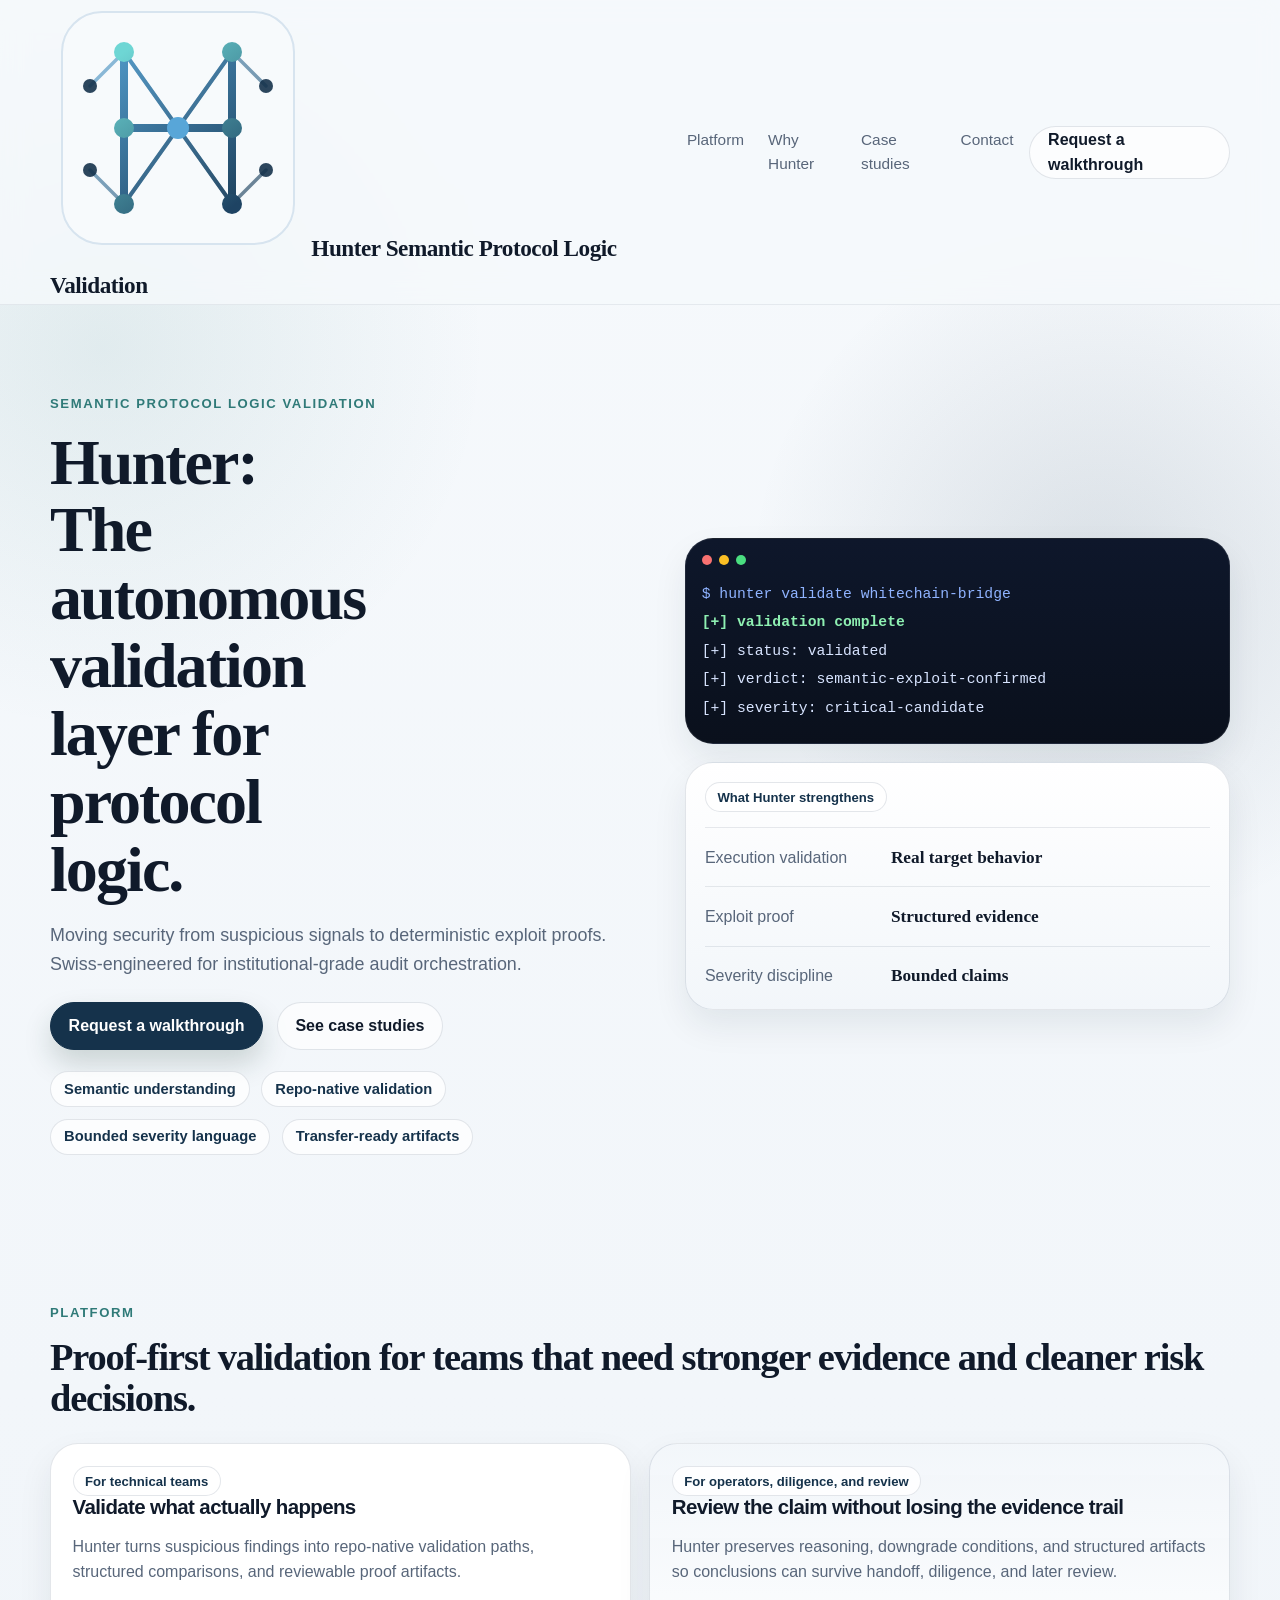
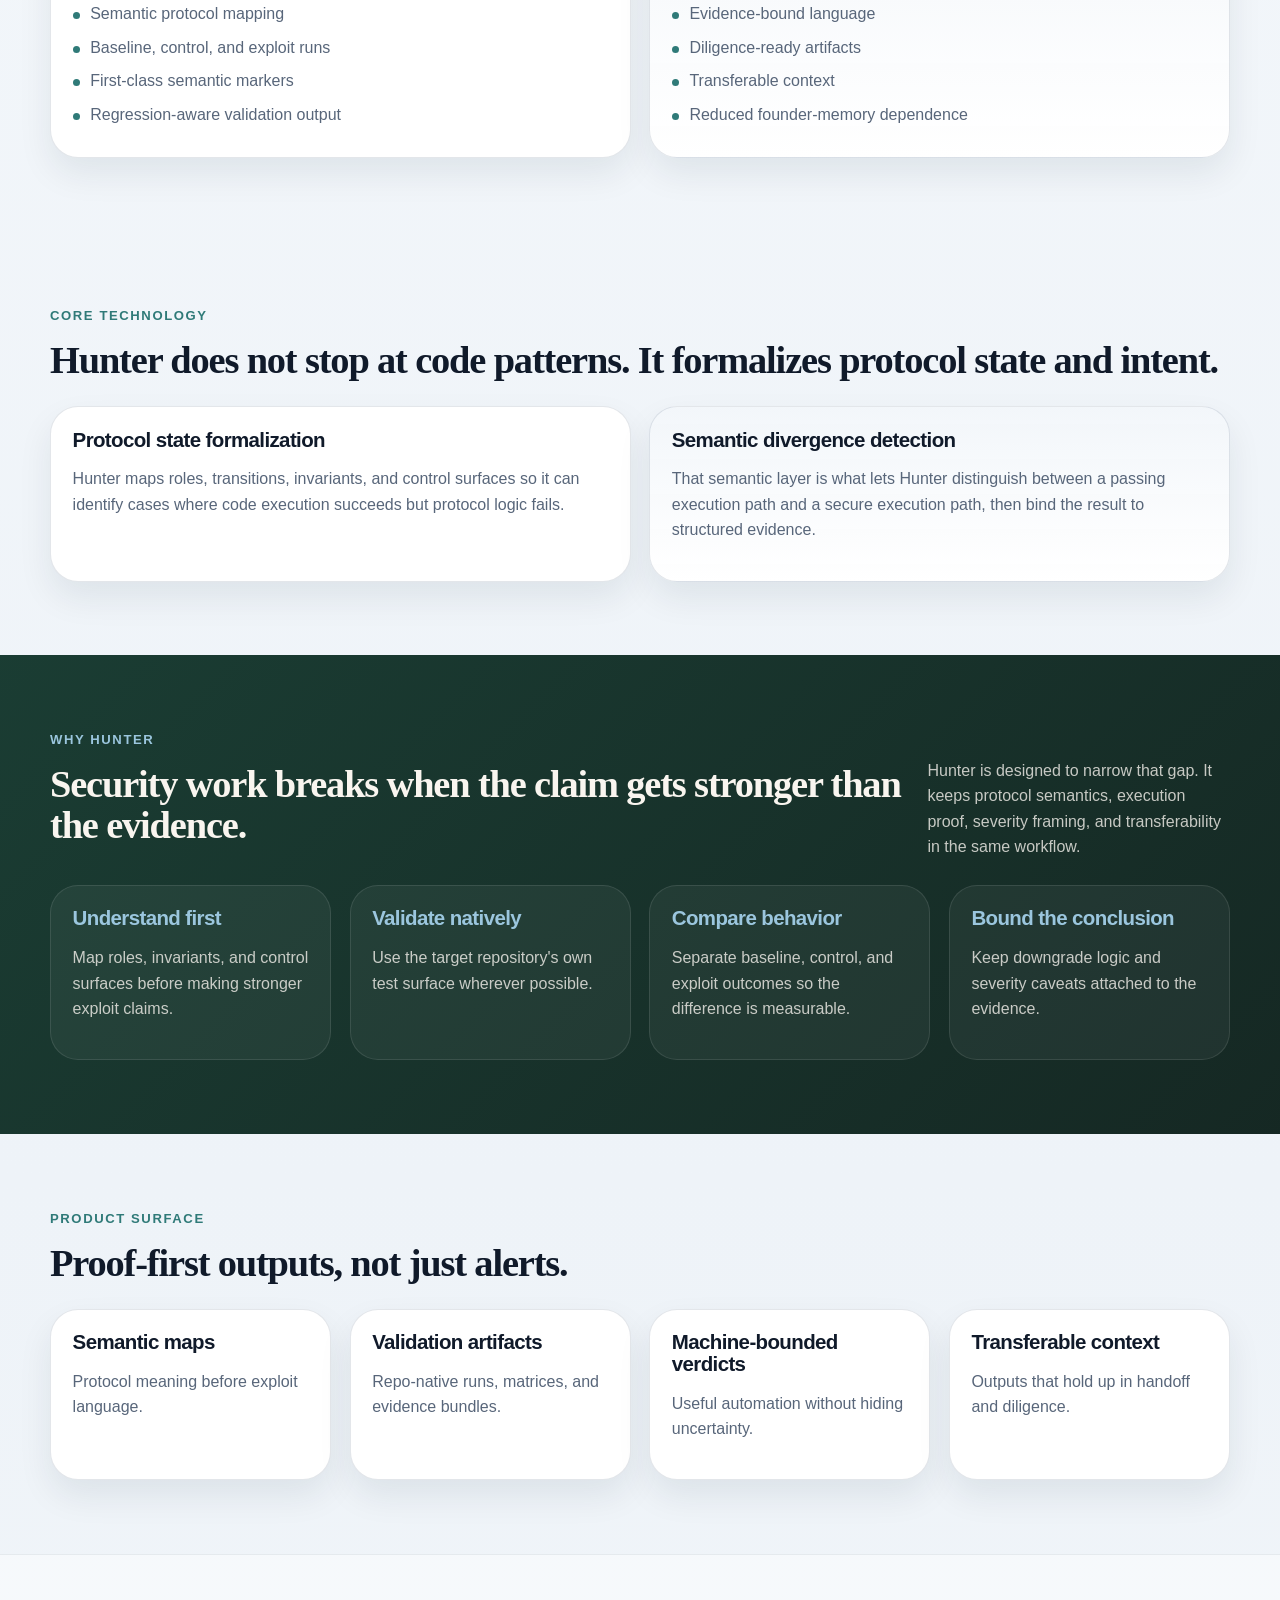
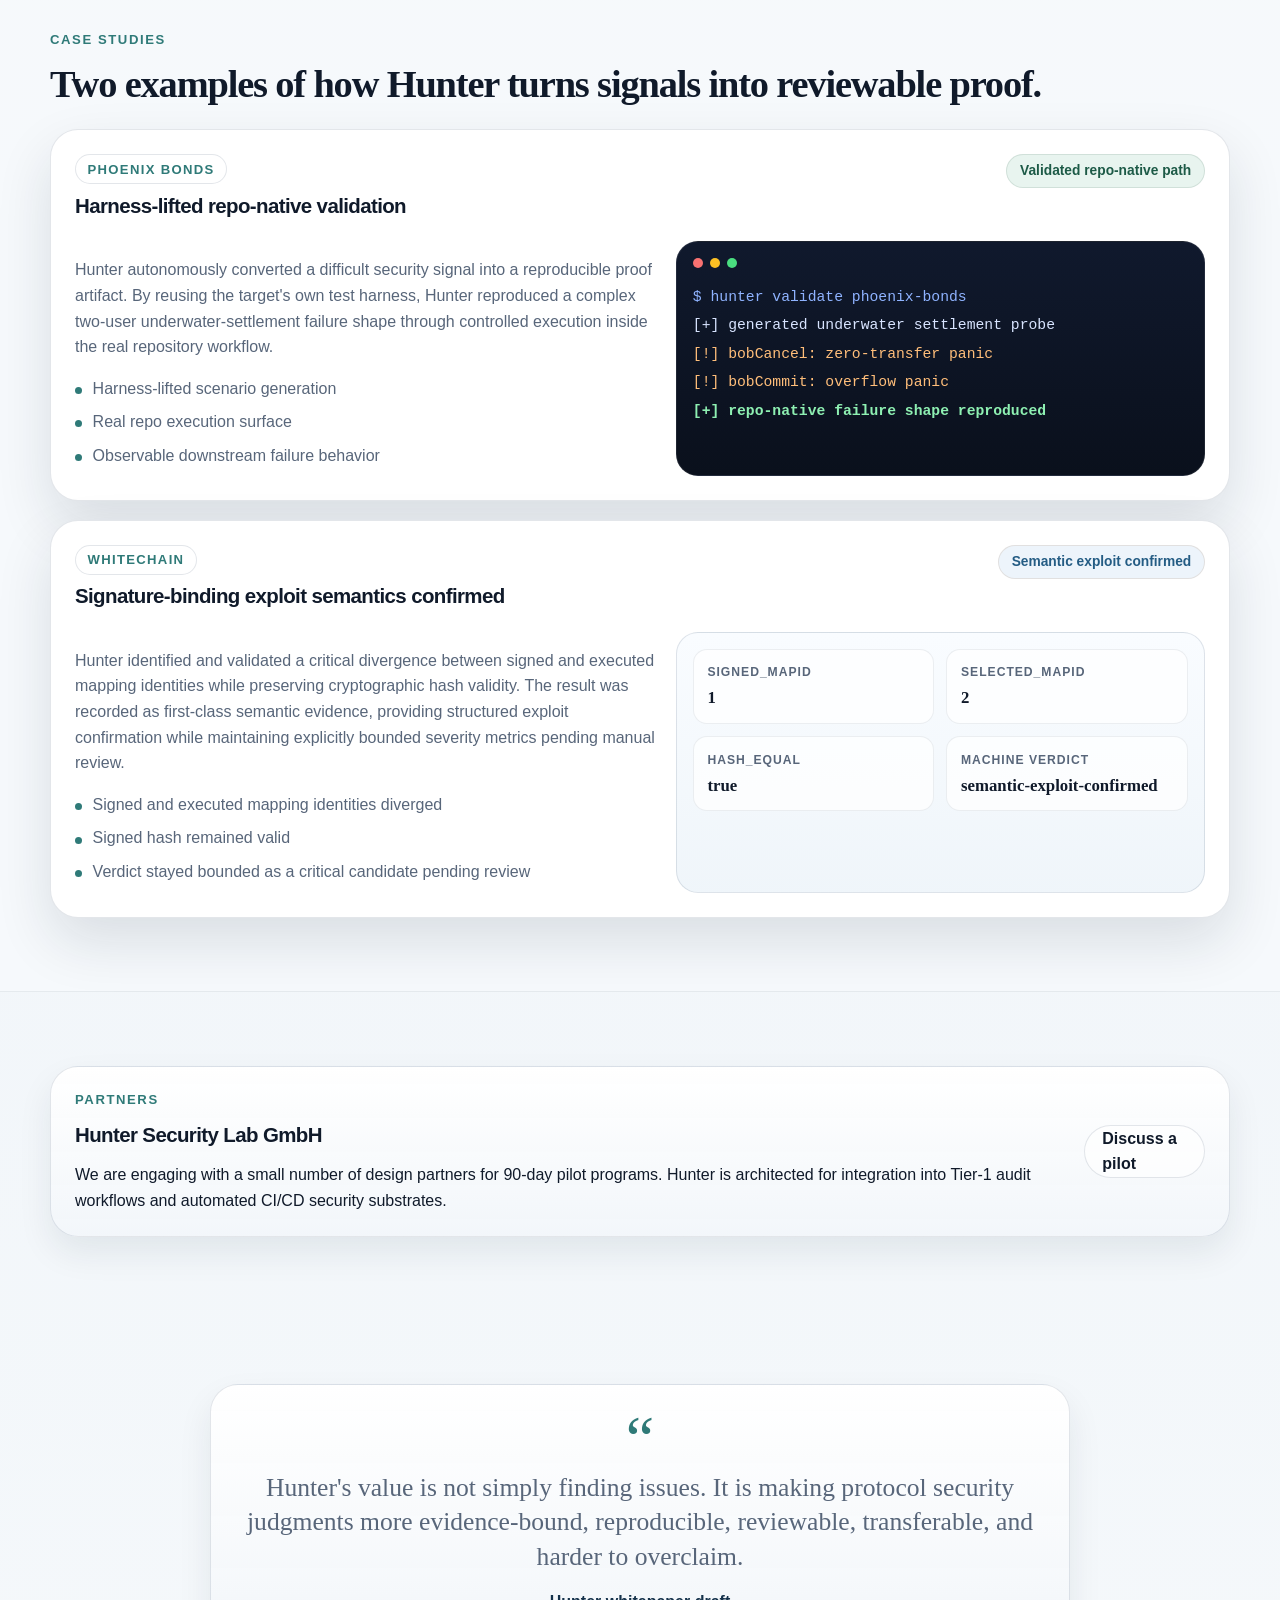
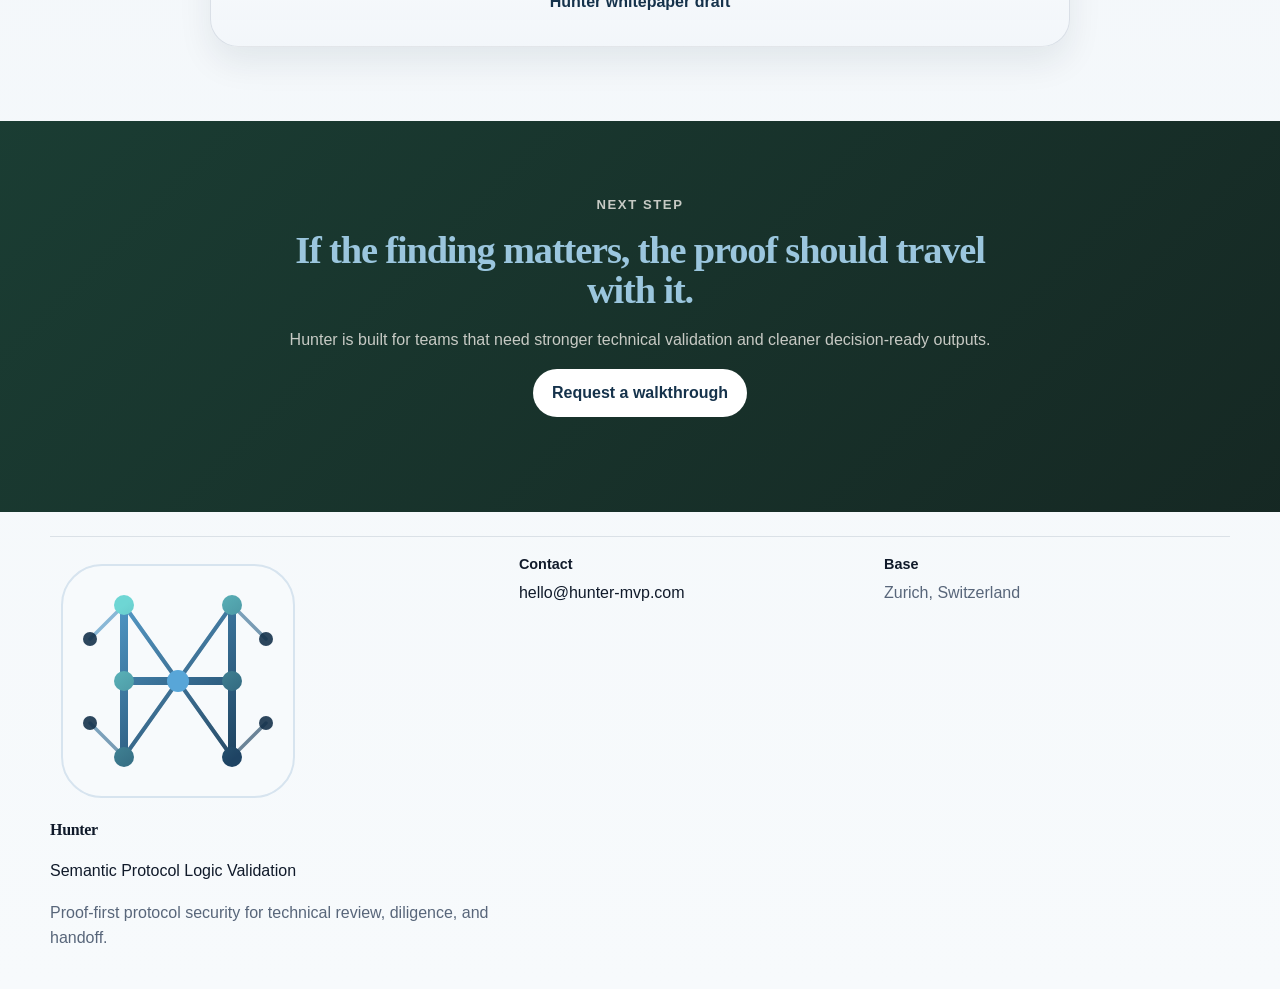
==== commit 8af66064: "Update index.html" ====
--- a/index.html
+++ b/index.html
@@ -13,7 +13,13 @@
 <body>
   <header class="site-header">
     <div class="container nav">
-      <a class="brand" href="#top">Hunter</a>
+      <a class="brand" href="#top" aria-label="Hunter home">
+        <img class="brand-logo" src="hunter-logo.svg" alt="Hunter logo" />
+        <span class="brand-lockup">
+          <span class="brand-name">Hunter</span>
+          <span class="brand-tagline">Semantic Protocol Logic Validation</span>
+        </span>
+      </a>
       <nav class="nav-links" aria-label="Primary">
         <a href="#platform">Platform</a>
         <a href="#proof">Why Hunter</a>
@@ -28,7 +34,7 @@
     <section class="hero">
       <div class="container hero-grid">
         <div class="hero-copy">
-          <p class="eyebrow">Protocol security that survives scrutiny</p>
+          <p class="eyebrow">Semantic Protocol Logic Validation</p>
           <h1>Hunter: The autonomous validation layer for protocol logic.</h1>
           <p class="subheadline">
             Moving security from suspicious signals to deterministic exploit proofs.
@@ -349,9 +355,15 @@
   </main>
 
   <footer id="contact" class="site-footer">
-    <div class="container footer-grid">
+      <div class="container footer-grid">
       <div>
-        <div class="footer-brand">Hunter</div>
+        <div class="footer-brand-wrap">
+          <img class="footer-logo" src="hunter-logo.svg" alt="Hunter logo" />
+          <div>
+            <div class="footer-brand">Hunter</div>
+            <p class="footer-mini-tag">Semantic Protocol Logic Validation</p>
+          </div>
+        </div>
         <p class="footer-copy">Proof-first protocol security for technical review, diligence, and handoff.</p>
       </div>
       <div>
--- a/styles.css
+++ b/styles.css
@@ -1,23 +1,23 @@
 :root {
-  --bg: #f4eee4;
-  --bg-soft: #fbf8f1;
-  --paper: #fffdf8;
-  --paper-strong: #f6eee0;
-  --ink: #181714;
-  --muted: #60594e;
-  --line: rgba(68, 56, 33, 0.14);
-  --line-strong: rgba(68, 56, 33, 0.24);
-  --forest: #16392f;
-  --forest-soft: #20483c;
-  --copper: #a96941;
-  --sand: #d7b487;
-  --success-bg: #e6f3ea;
-  --success-text: #205338;
-  --caution-bg: #f8e9d9;
-  --caution-text: #8a541f;
-  --warning: #f1a252;
-  --shadow-lg: 0 24px 56px rgba(43, 31, 13, 0.12);
-  --shadow-md: 0 16px 34px rgba(43, 31, 13, 0.08);
+  --bg: #eef3f8;
+  --bg-soft: #f8fbfd;
+  --paper: #ffffff;
+  --paper-strong: #f2f6fa;
+  --ink: #101a2a;
+  --muted: #58667a;
+  --line: rgba(31, 52, 83, 0.12);
+  --line-strong: rgba(31, 52, 83, 0.2);
+  --forest: #15324b;
+  --forest-soft: #1e4363;
+  --copper: #2f7a78;
+  --sand: #a7c5d8;
+  --success-bg: #e8f4ef;
+  --success-text: #1d5a47;
+  --caution-bg: #edf4fb;
+  --caution-text: #245c84;
+  --warning: #58a6d8;
+  --shadow-lg: 0 24px 56px rgba(17, 32, 52, 0.12);
+  --shadow-md: 0 16px 34px rgba(17, 32, 52, 0.08);
   --radius-xl: 28px;
   --radius-lg: 22px;
   --radius-md: 16px;
@@ -38,9 +38,9 @@
   font-family: "Aptos", "Segoe UI", "Helvetica Neue", sans-serif;
   line-height: 1.6;
   background:
-    radial-gradient(circle at 8% 6%, rgba(169, 105, 65, 0.12), transparent 24rem),
-    radial-gradient(circle at 86% 10%, rgba(22, 57, 47, 0.12), transparent 22rem),
-    linear-gradient(180deg, #f8f3ea 0%, #f1ebe0 48%, #f8f4ec 100%);
+    radial-gradient(circle at 8% 6%, rgba(47, 122, 120, 0.1), transparent 24rem),
+    radial-gradient(circle at 86% 10%, rgba(21, 50, 75, 0.12), transparent 22rem),
+    linear-gradient(180deg, #f6f9fc 0%, #eef3f8 48%, #f7fafc 100%);
 }
 
 a {
@@ -57,9 +57,9 @@
   position: sticky;
   top: 0;
   z-index: 20;
-  background: rgba(248, 243, 234, 0.78);
+  background: rgba(246, 249, 252, 0.8);
   backdrop-filter: blur(14px);
-  border-bottom: 1px solid rgba(68, 56, 33, 0.08);
+  border-bottom: 1px solid rgba(31, 52, 83, 0.08);
 }
 
 .nav {
@@ -322,7 +322,7 @@
 .shot-summary {
   padding: 1.2rem;
   background:
-    linear-gradient(180deg, rgba(255, 251, 245, 0.96) 0%, rgba(245, 235, 219, 0.96) 100%);
+    linear-gradient(180deg, rgba(255, 255, 255, 0.98) 0%, rgba(242, 246, 250, 0.98) 100%);
 }
 
 .summary-kicker,
@@ -345,13 +345,13 @@
 }
 
 .summary-row {
-  display: flex;
-  justify-content: space-between;
+  display: grid;
+  grid-template-columns: minmax(150px, 170px) minmax(170px, 1fr);
   gap: 1rem;
   align-items: center;
   margin-top: 0.95rem;
   padding-top: 0.95rem;
-  border-top: 1px solid rgba(68, 56, 33, 0.1);
+  border-top: 1px solid rgba(31, 52, 83, 0.1);
 }
 
 .summary-row span {
@@ -361,6 +361,8 @@
 .summary-row strong {
   font-family: "Iowan Old Style", "Palatino Linotype", Georgia, serif;
   font-size: 1.08rem;
+  justify-self: start;
+  text-align: left;
 }
 
 .section {
@@ -394,7 +396,7 @@
 }
 
 .accent-card {
-  background: linear-gradient(180deg, rgba(246, 238, 224, 0.96) 0%, rgba(255, 252, 247, 0.98) 100%);
+  background: linear-gradient(180deg, rgba(242, 246, 250, 0.96) 0%, rgba(255, 255, 255, 0.98) 100%);
 }
 
 .clean-list {
@@ -428,7 +430,7 @@
 .section-dark .eyebrow,
 .section-dark .proof-card h3,
 .section-dark .closing h2 {
-  color: #f2d6ba;
+  color: #9bc6de;
 }
 
 .section-dark .proof-card p,
@@ -450,9 +452,9 @@
 }
 
 .section-contrast {
-  background: rgba(255, 250, 244, 0.68);
-  border-top: 1px solid rgba(68, 56, 33, 0.08);
-  border-bottom: 1px solid rgba(68, 56, 33, 0.08);
+  background: rgba(248, 251, 253, 0.8);
+  border-top: 1px solid rgba(31, 52, 83, 0.08);
+  border-bottom: 1px solid rgba(31, 52, 83, 0.08);
 }
 
 .case-card {
@@ -514,8 +516,8 @@
 }
 
 .metric-shot {
-  background: linear-gradient(180deg, rgba(248, 241, 230, 0.98) 0%, rgba(241, 230, 214, 0.98) 100%);
-  border-color: rgba(68, 56, 33, 0.12);
+  background: linear-gradient(180deg, rgba(249, 252, 255, 0.98) 0%, rgba(239, 245, 250, 0.98) 100%);
+  border-color: rgba(31, 52, 83, 0.12);
   padding: 1rem;
 }
 
@@ -527,7 +529,7 @@
 
 .mini-card {
   background: rgba(255, 255, 255, 0.72);
-  border: 1px solid rgba(68, 56, 33, 0.08);
+  border: 1px solid rgba(31, 52, 83, 0.08);
   border-radius: 14px;
   padding: 0.85rem;
 }
@@ -554,7 +556,27 @@
   margin: 0 auto;
   padding: 2rem;
   text-align: center;
-  background: linear-gradient(180deg, rgba(255, 252, 247, 0.98) 0%, rgba(246, 238, 224, 0.96) 100%);
+  background: linear-gradient(180deg, rgba(255, 255, 255, 0.98) 0%, rgba(242, 246, 250, 0.96) 100%);
+}
+
+.pilot-note {
+  display: flex;
+  justify-content: space-between;
+  align-items: center;
+  gap: 1rem;
+  padding: 1.4rem 1.5rem;
+  border-radius: var(--radius-xl);
+  border: 1px solid var(--line);
+  background: linear-gradient(180deg, rgba(255, 255, 255, 0.98) 0%, rgba(242, 246, 250, 0.96) 100%);
+  box-shadow: var(--shadow-md);
+}
+
+.pilot-note h3 {
+  margin-bottom: 0.45rem;
+}
+
+.pilot-note p:last-child {
+  margin-bottom: 0;
 }
 
 .quote-mark {
@@ -591,8 +613,9 @@
   display: grid;
   grid-template-columns: 1.3fr 1fr 1fr;
   gap: 1.2rem;
+  align-items: start;
   padding-top: 1rem;
-  border-top: 1px solid rgba(68, 56, 33, 0.12);
+  border-top: 1px solid rgba(31, 52, 83, 0.12);
 }
 
 .footer-heading {
@@ -601,6 +624,13 @@
   margin-bottom: 0.25rem;
 }
 
+.footer-copy,
+.footer-link {
+  margin: 0;
+  display: inline-block;
+  vertical-align: top;
+}
+
 @media (max-width: 1080px) {
   .feature-grid,
   .proof-grid {
@@ -612,13 +642,18 @@
   .hero-grid,
   .platform-grid,
   .case-layout,
-  .footer-grid {
+  .footer-grid,
+  .pilot-note {
     grid-template-columns: 1fr;
   }
 
   .split-heading {
     display: grid;
     align-items: start;
+  }
+
+  .pilot-note {
+    display: grid;
   }
 
   .nav {
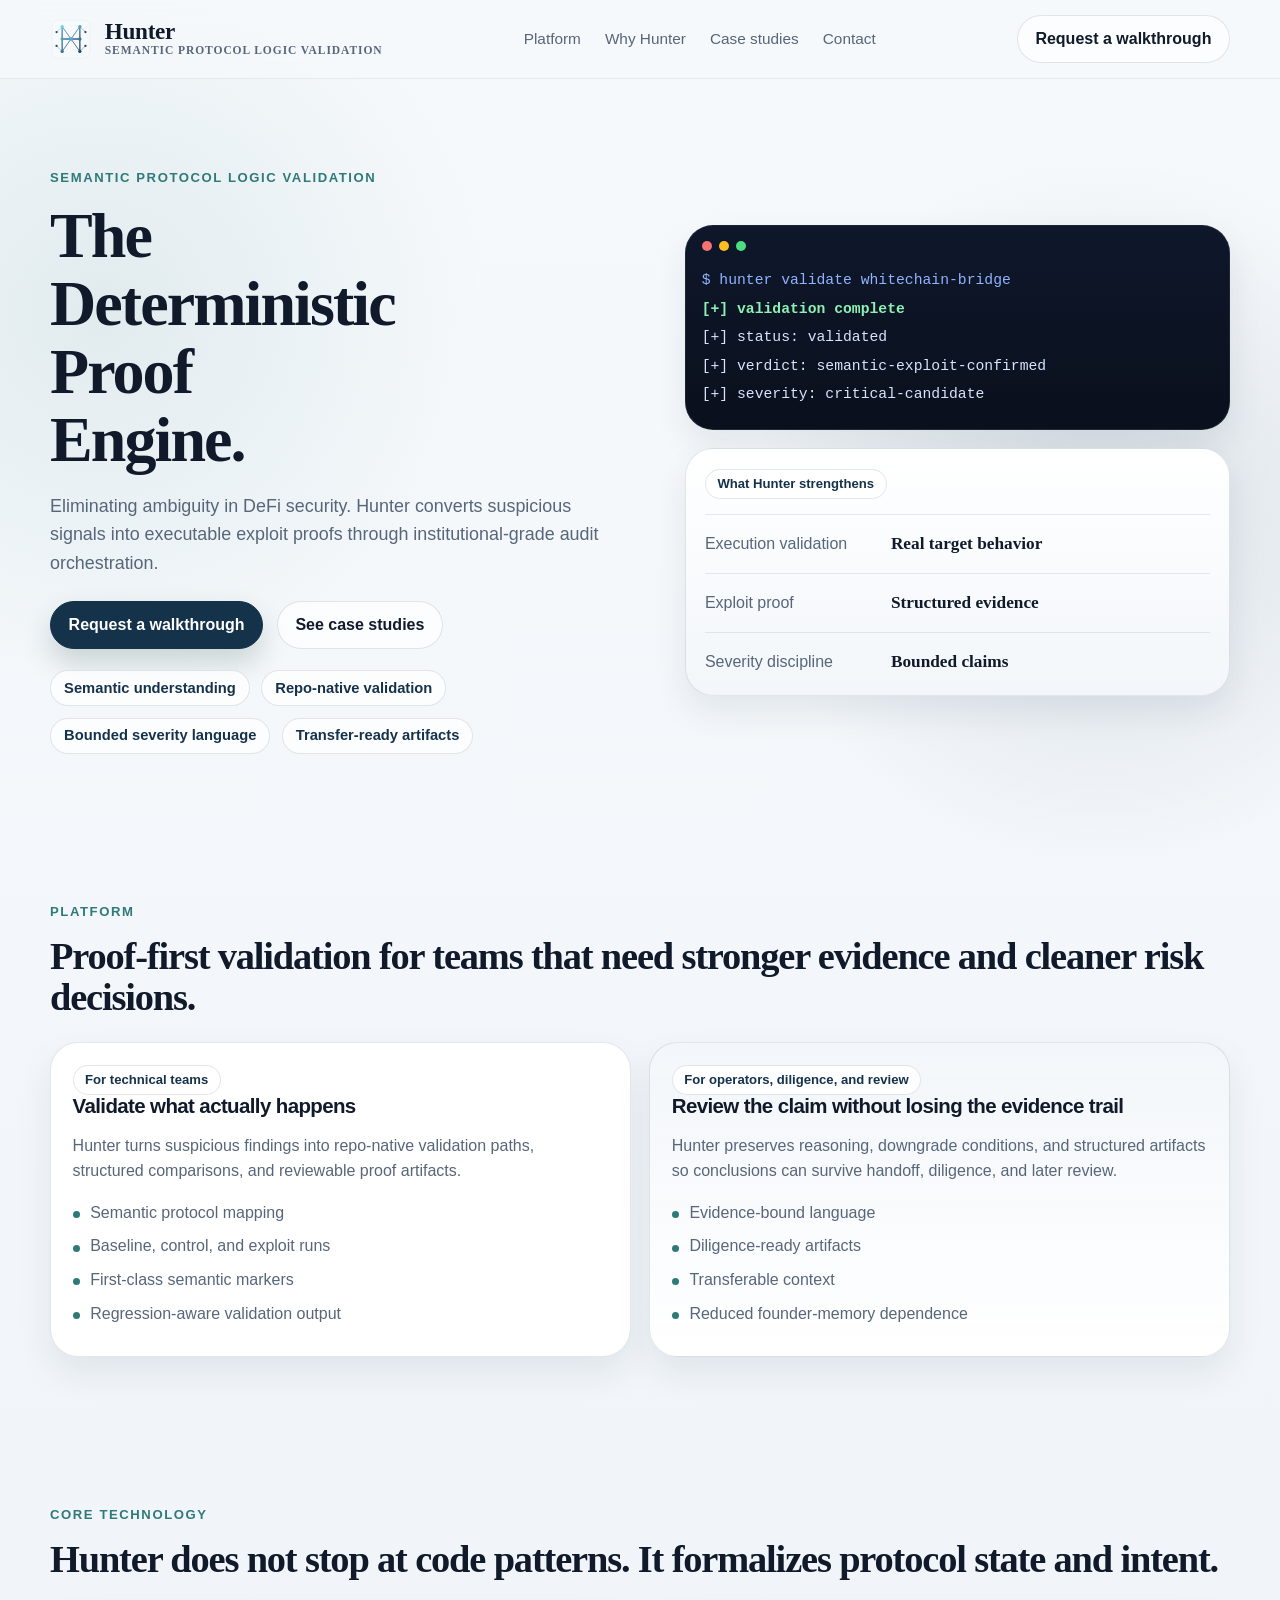
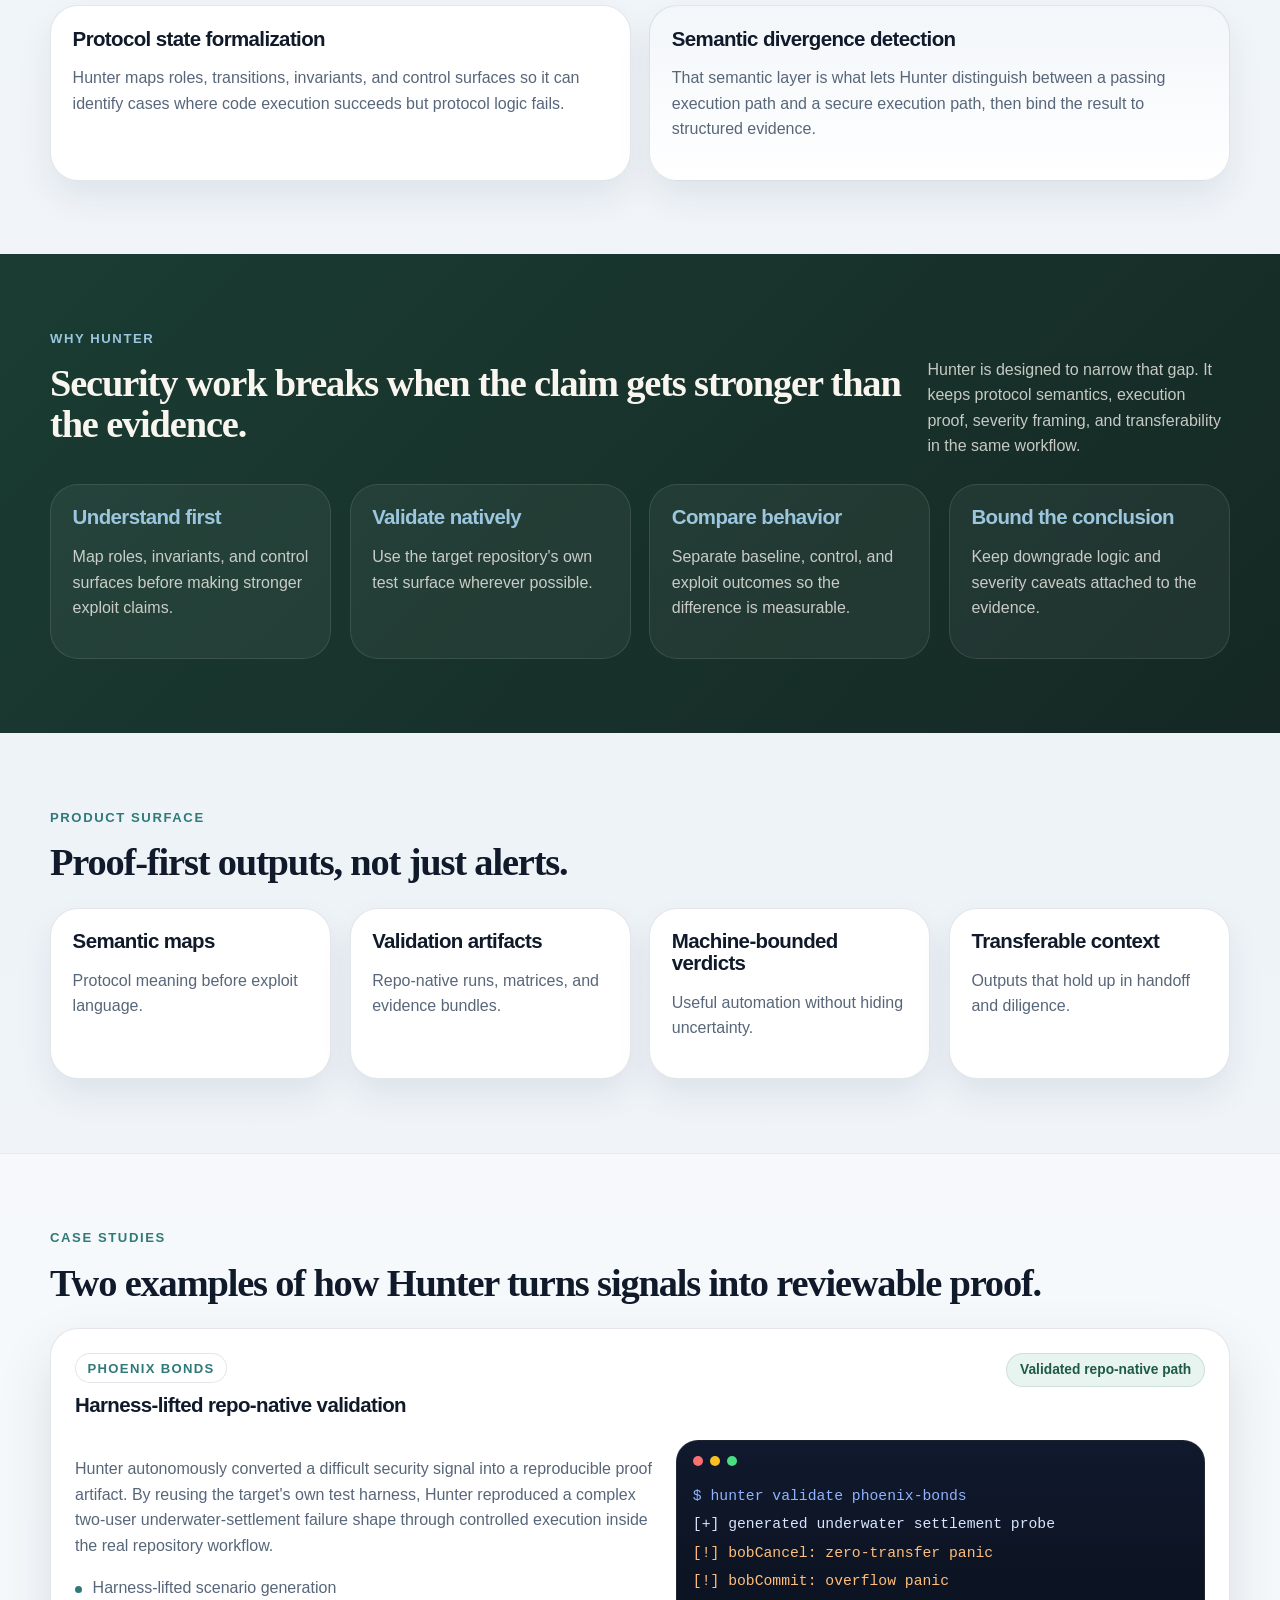
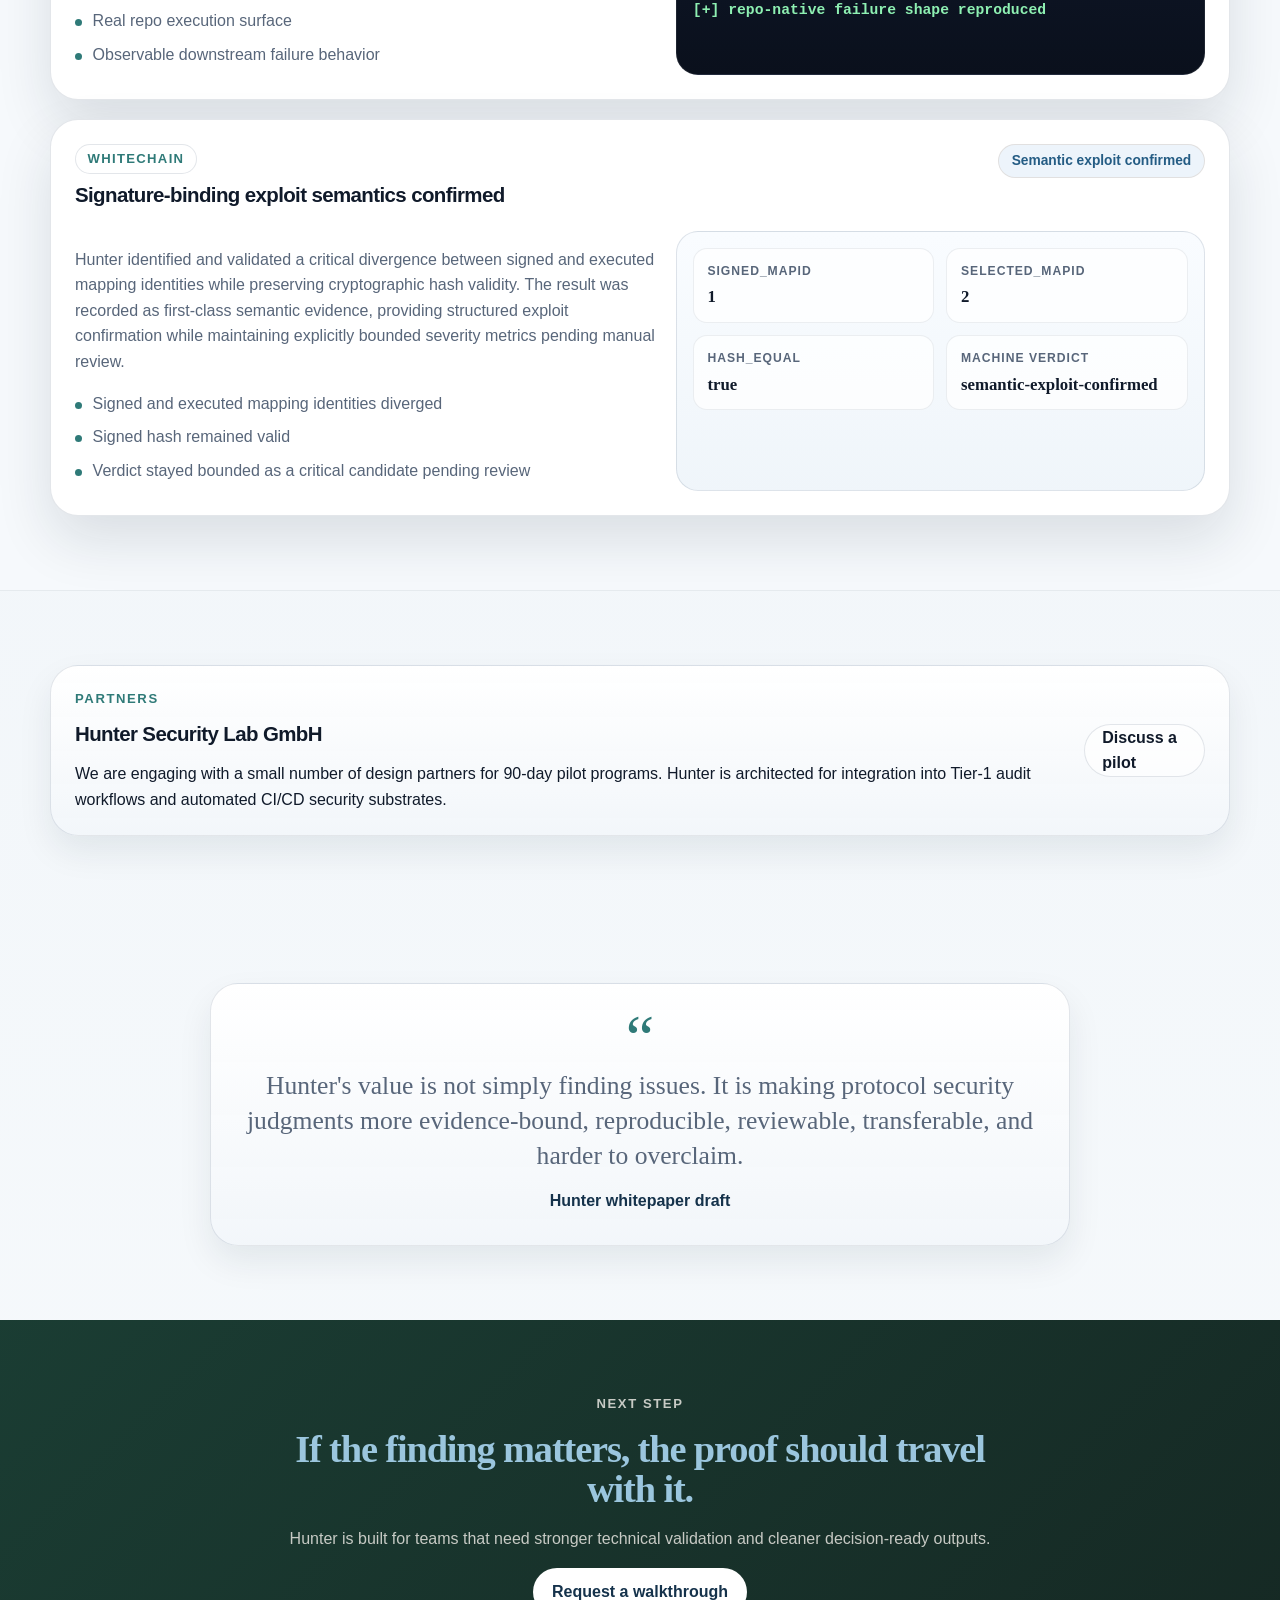
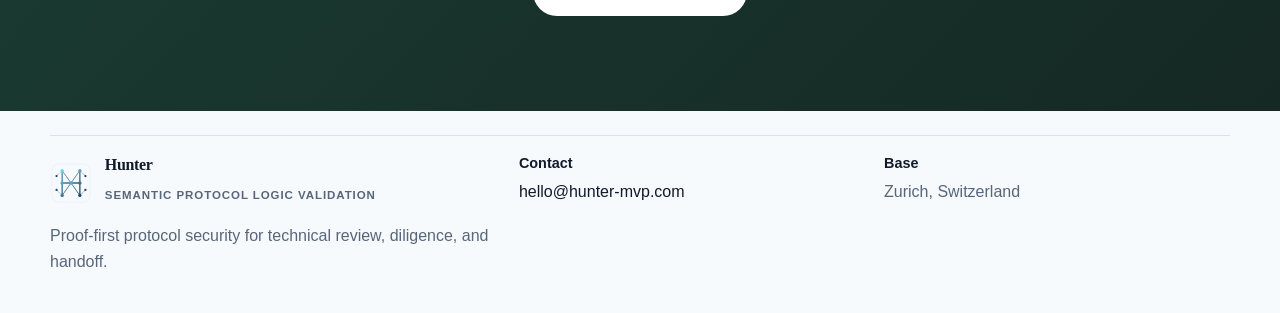
==== commit c706f8d9: "Update index.html" ====
--- a/index.html
+++ b/index.html
@@ -35,10 +35,11 @@
       <div class="container hero-grid">
         <div class="hero-copy">
           <p class="eyebrow">Semantic Protocol Logic Validation</p>
-          <h1>Hunter: The autonomous validation layer for protocol logic.</h1>
+          <h1>The Deterministic Proof Engine.</h1>
           <p class="subheadline">
-            Moving security from suspicious signals to deterministic exploit proofs.
-            Swiss-engineered for institutional-grade audit orchestration.
+            Eliminating ambiguity in DeFi security. Hunter converts suspicious
+            signals into executable exploit proofs through institutional-grade
+            audit orchestration.
           </p>
 
           <div class="hero-actions">
--- a/styles.css
+++ b/styles.css
@@ -78,7 +78,39 @@
 }
 
 .brand {
+  display: inline-flex;
+  align-items: center;
+  gap: 0.8rem;
+  min-width: 0;
+}
+
+.brand-logo,
+.footer-logo {
+  display: block;
+  width: 42px;
+  height: 42px;
+  flex: 0 0 auto;
+}
+
+.brand-lockup {
+  display: flex;
+  flex-direction: column;
+  min-width: 0;
+}
+
+.brand-name {
   font-size: 1.45rem;
+  line-height: 1;
+}
+
+.brand-tagline,
+.footer-mini-tag {
+  font-size: 0.72rem;
+  line-height: 1.2;
+  letter-spacing: 0.08em;
+  text-transform: uppercase;
+  color: var(--muted);
+  font-weight: 800;
 }
 
 .nav-links {
@@ -624,6 +656,13 @@
   margin-bottom: 0.25rem;
 }
 
+.footer-brand-wrap {
+  display: inline-flex;
+  align-items: center;
+  gap: 0.8rem;
+  margin-bottom: 0.55rem;
+}
+
 .footer-copy,
 .footer-link {
   margin: 0;
@@ -668,6 +707,10 @@
     flex-wrap: wrap;
   }
 
+  .brand {
+    align-items: flex-start;
+  }
+
   h1 {
     max-width: none;
   }
@@ -693,4 +736,8 @@
   .nav-cta {
     width: 100%;
   }
-}
+
+  .brand-tagline {
+    max-width: 24ch;
+  }
+}
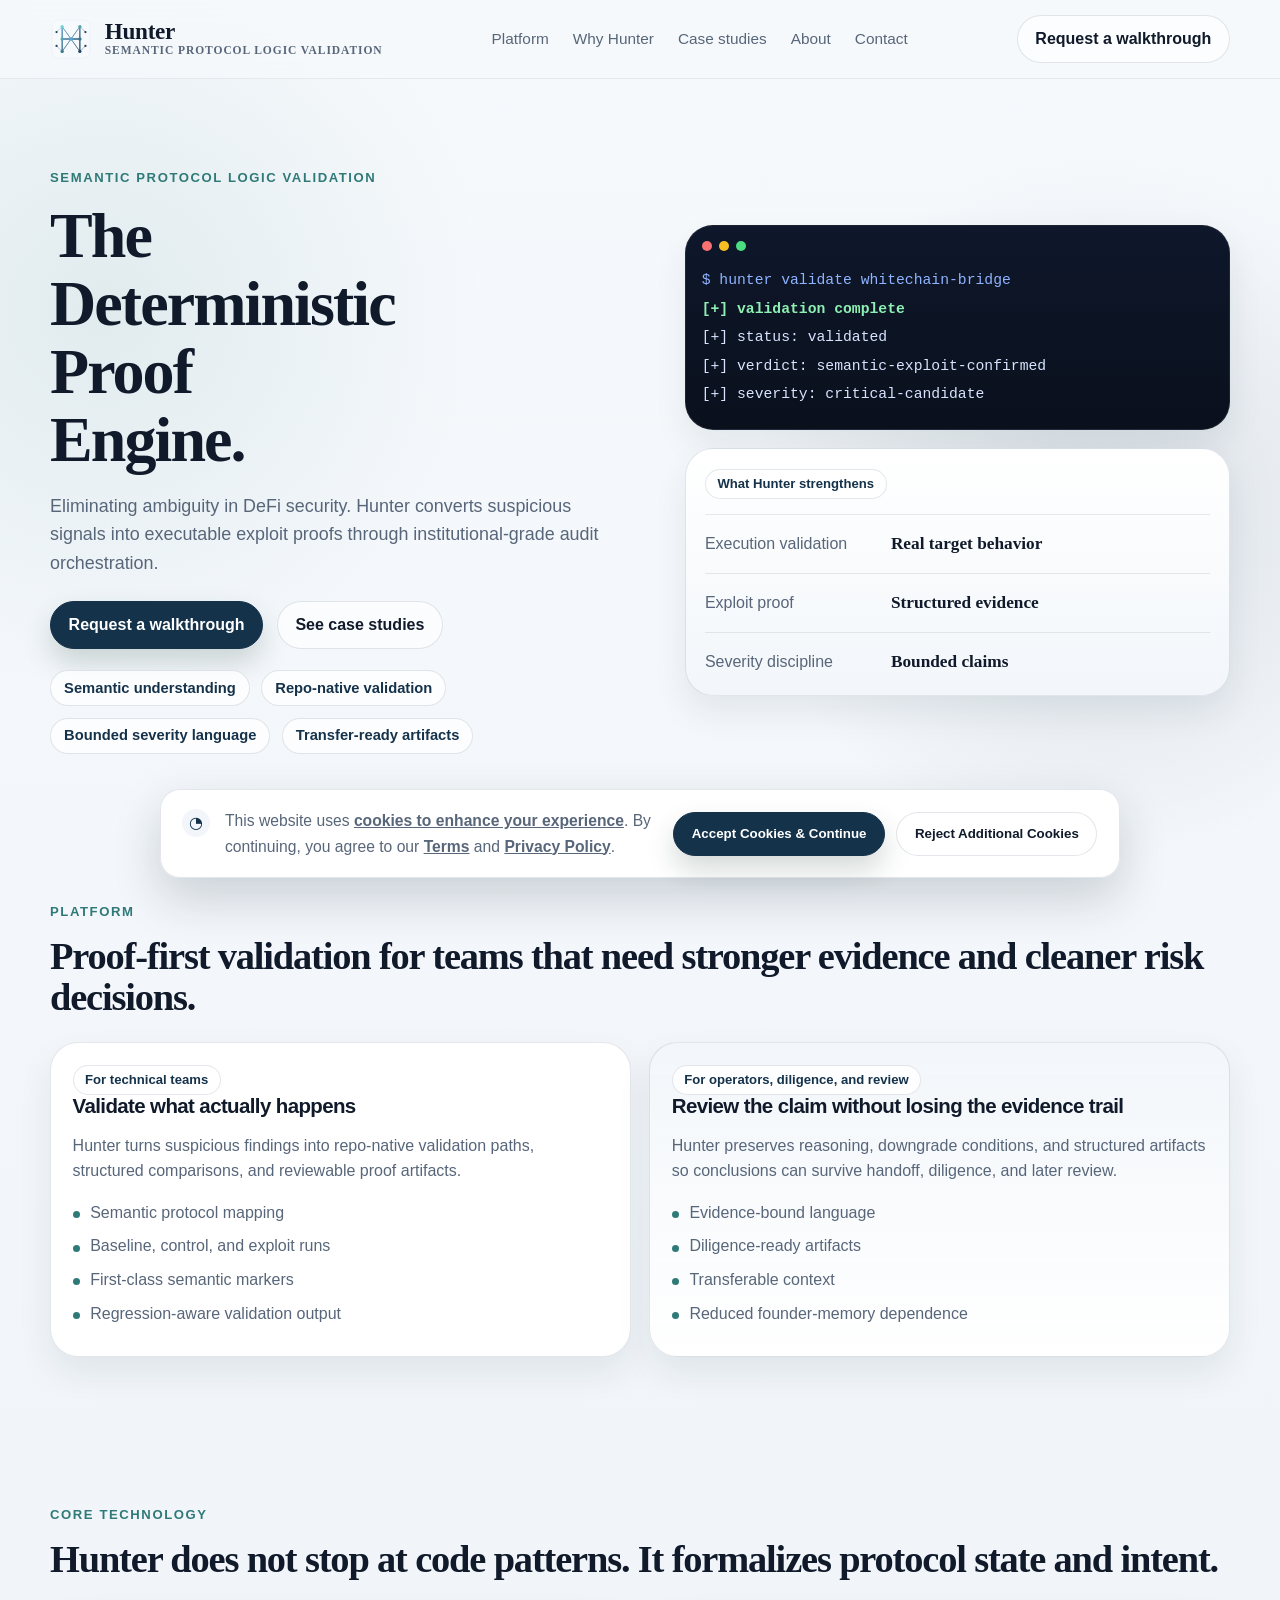
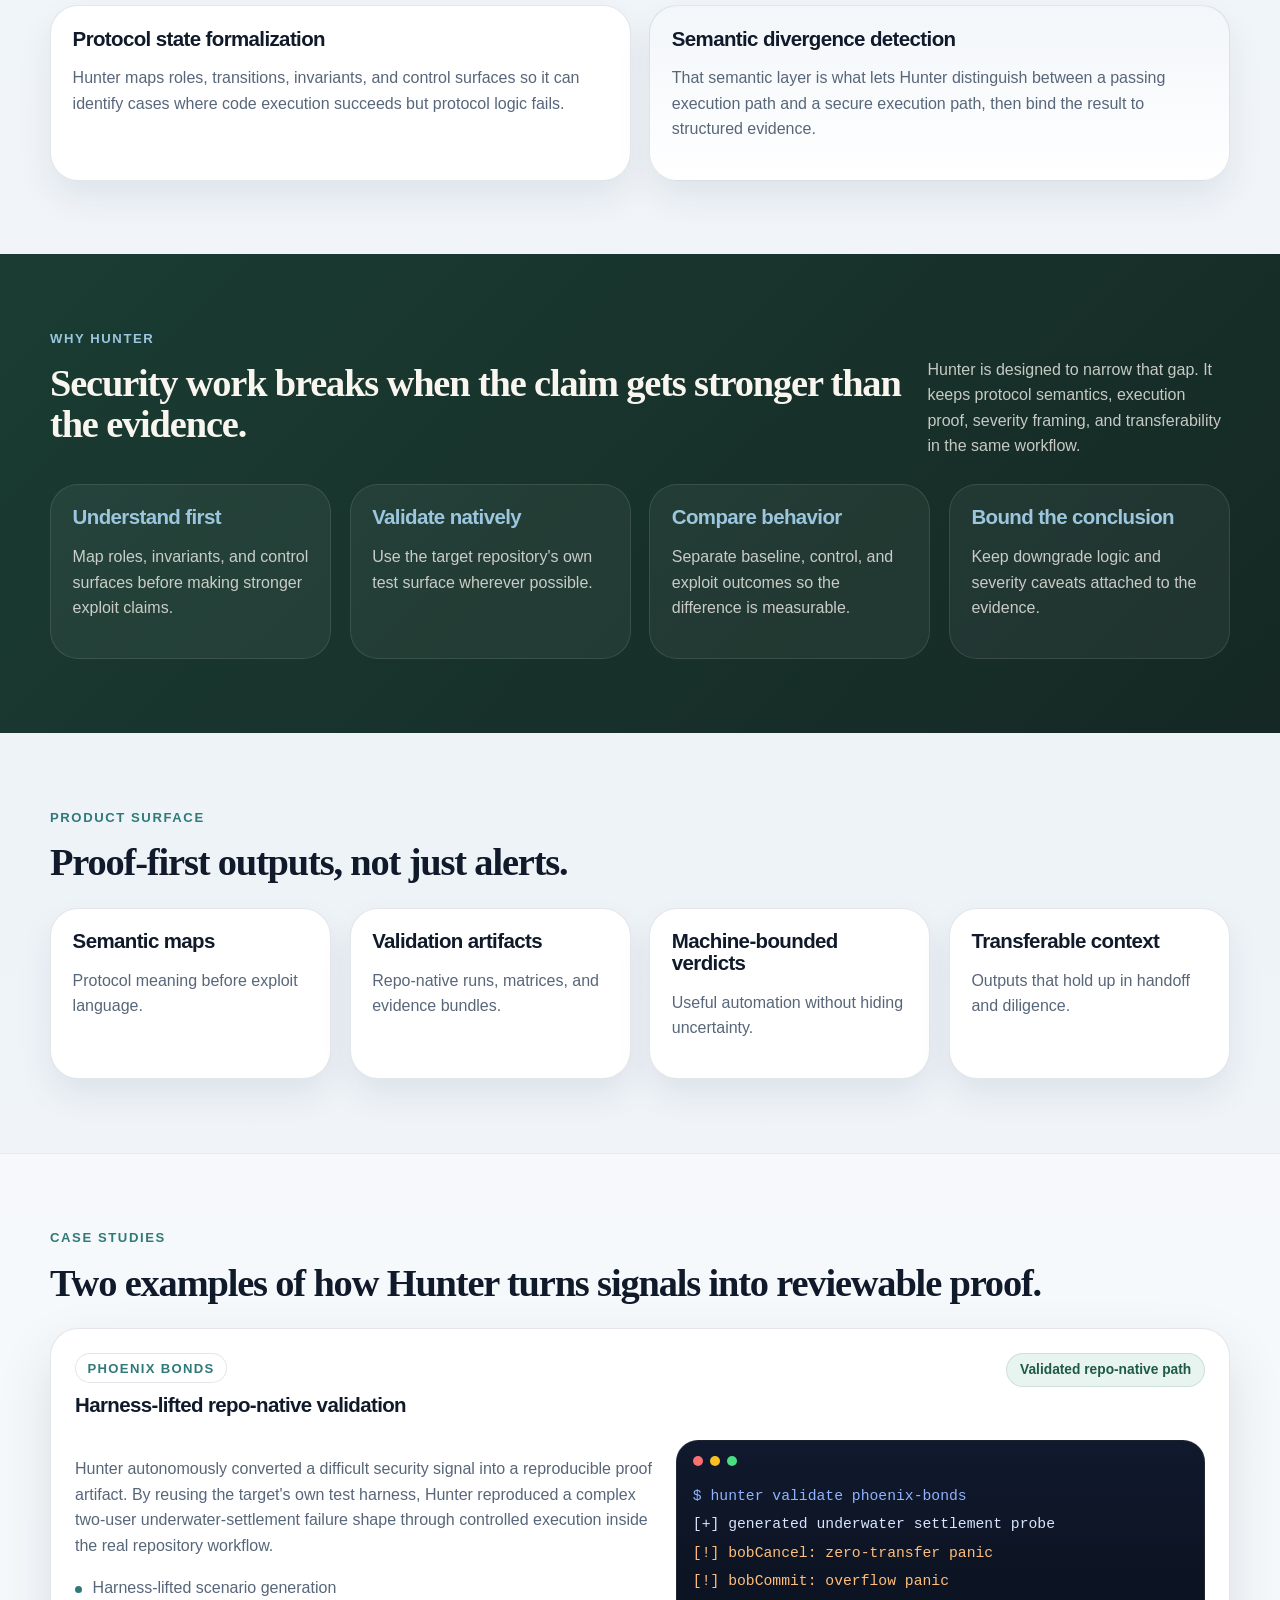
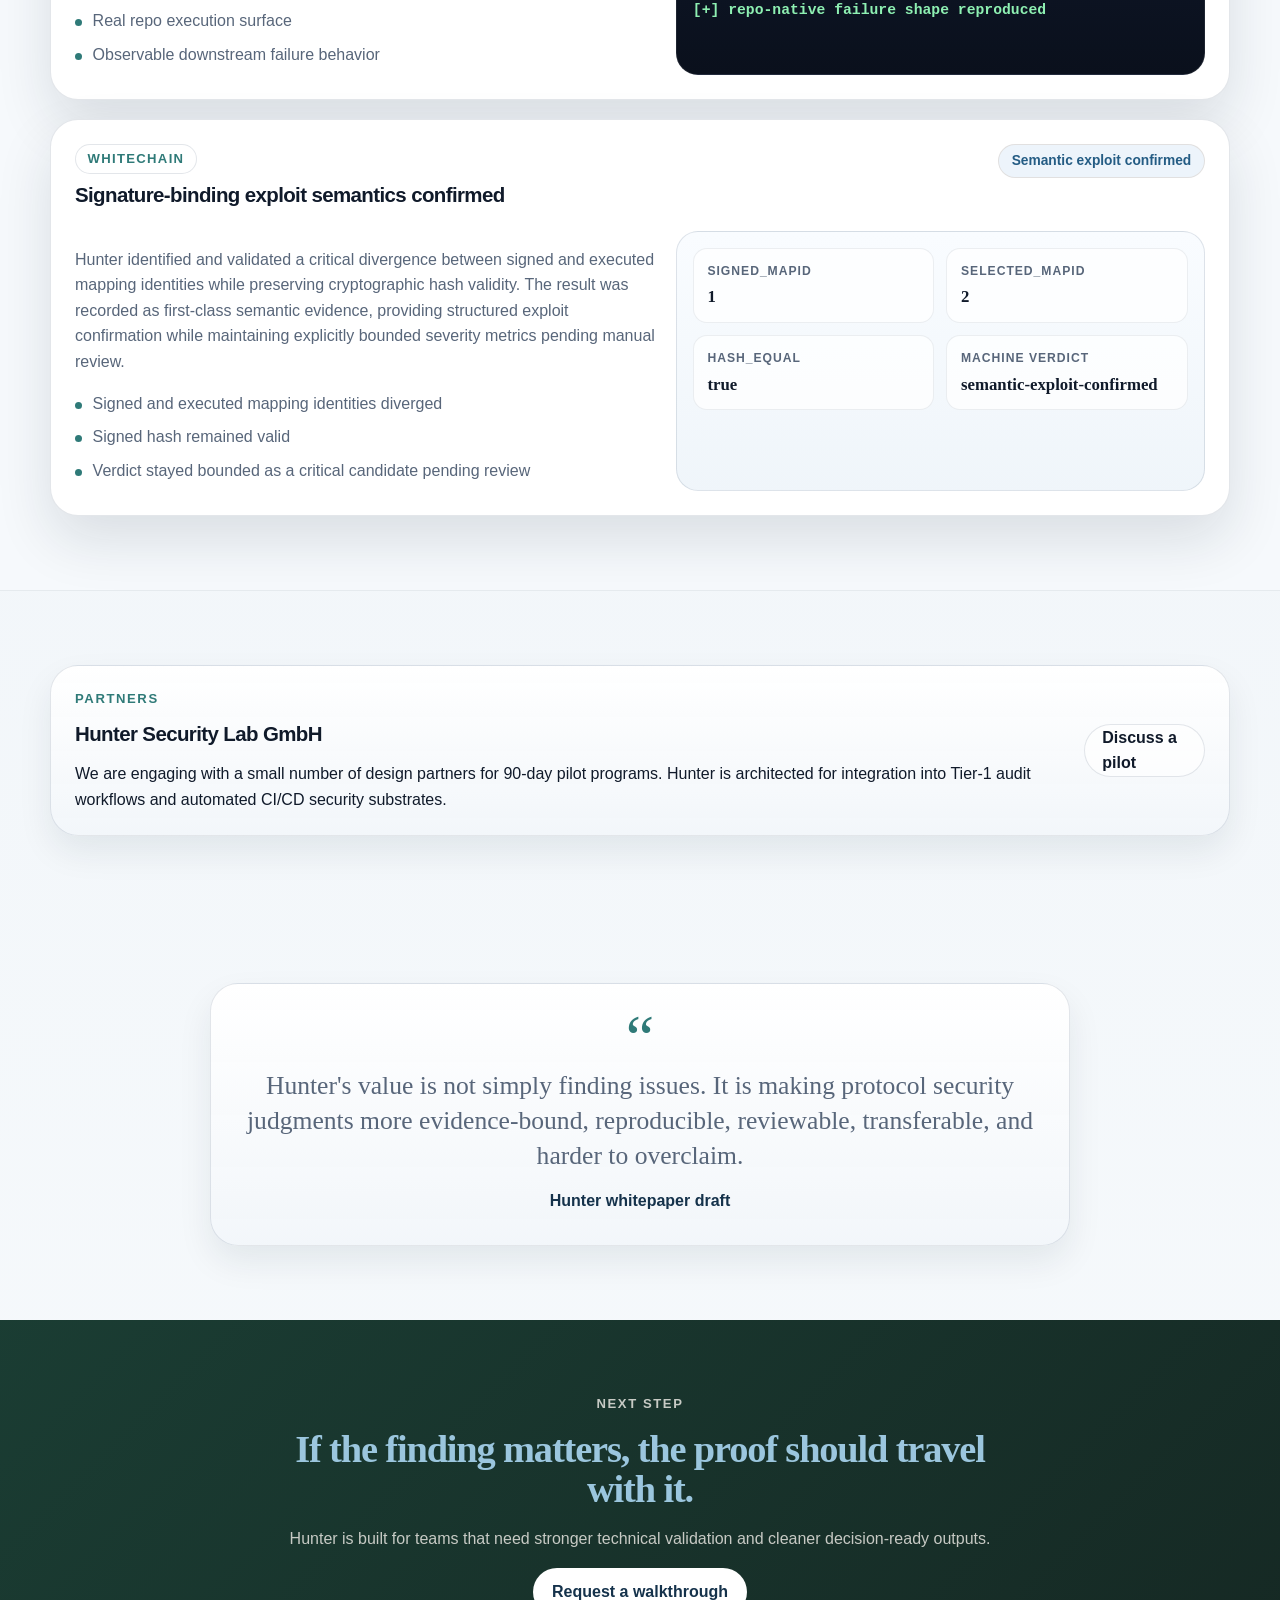
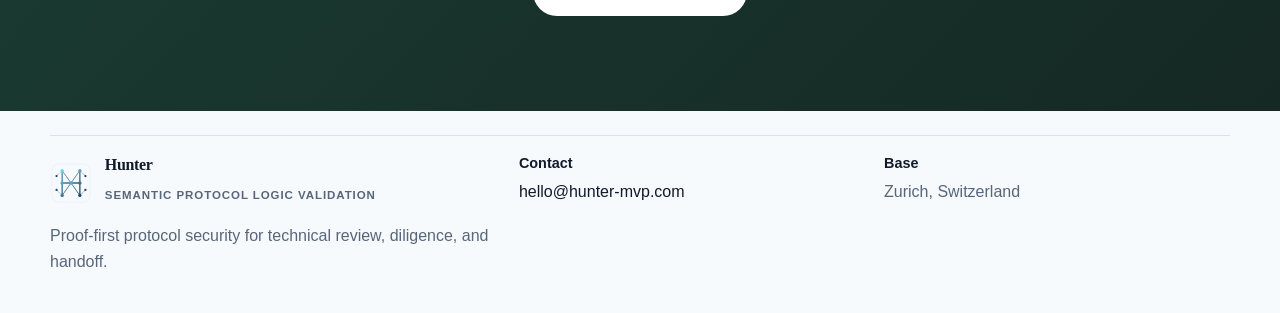
==== commit 0a1fb349: "Update index.html" ====
--- a/index.html
+++ b/index.html
@@ -24,6 +24,7 @@
         <a href="#platform">Platform</a>
         <a href="#proof">Why Hunter</a>
         <a href="#cases">Case studies</a>
+        <a href="about.html">About</a>
         <a href="#contact">Contact</a>
       </nav>
       <a class="button nav-cta" href="mailto:hello@hunter-mvp.com">Request a walkthrough</a>
@@ -377,5 +378,33 @@
       </div>
     </div>
   </footer>
+
+  <div class="cookie-banner" id="cookieBanner" role="dialog" aria-live="polite" aria-label="Cookie notice">
+    <div class="cookie-inner">
+      <div class="cookie-copy">
+        <span class="cookie-icon" aria-hidden="true">◔</span>
+        <p>
+          This website uses <a href="#">cookies to enhance your experience</a>.
+          By continuing, you agree to our <a href="#">Terms</a> and <a href="#">Privacy Policy</a>.
+        </p>
+      </div>
+      <div class="cookie-actions">
+        <button class="button primary cookie-btn" type="button" onclick="localStorage.setItem('hunter_cookie_choice','accept'); document.getElementById('cookieBanner').style.display='none';">Accept Cookies &amp; Continue</button>
+        <button class="button secondary cookie-btn" type="button" onclick="localStorage.setItem('hunter_cookie_choice','reject'); document.getElementById('cookieBanner').style.display='none';">Reject Additional Cookies</button>
+      </div>
+    </div>
+  </div>
+
+  <script>
+    (function () {
+      try {
+        var choice = localStorage.getItem("hunter_cookie_choice");
+        if (choice) {
+          var banner = document.getElementById("cookieBanner");
+          if (banner) banner.style.display = "none";
+        }
+      } catch (err) {}
+    })();
+  </script>
 </body>
 </html>
--- a/styles.css
+++ b/styles.css
@@ -170,11 +170,22 @@
   padding: 5.5rem 0 4.6rem;
 }
 
+.about-hero {
+  padding: 5.2rem 0 4.4rem;
+}
+
 .hero-grid {
   display: grid;
   grid-template-columns: minmax(0, 1.05fr) minmax(320px, 0.95fr);
   gap: 2rem;
   align-items: center;
+}
+
+.about-shell {
+  display: grid;
+  grid-template-columns: minmax(0, 1.05fr) minmax(320px, 0.95fr);
+  gap: 2rem;
+  align-items: start;
 }
 
 .eyebrow {
@@ -239,6 +250,12 @@
   margin-bottom: 1.45rem;
 }
 
+.about-lead {
+  font-size: 1.02rem;
+  color: var(--muted);
+  max-width: 60ch;
+}
+
 .hero-actions {
   display: flex;
   flex-wrap: wrap;
@@ -301,6 +318,30 @@
 
 .shot {
   overflow: hidden;
+}
+
+.about-panel {
+  padding: 1.2rem;
+  background: linear-gradient(180deg, rgba(255, 255, 255, 0.98) 0%, rgba(242, 246, 250, 0.98) 100%);
+  border: 1px solid var(--line);
+  border-radius: var(--radius-xl);
+  box-shadow: var(--shadow-md);
+}
+
+.about-list {
+  margin-top: 0.9rem;
+}
+
+.about-row {
+  padding: 0.95rem 0;
+  border-top: 1px solid rgba(31, 52, 83, 0.08);
+  color: var(--ink);
+  font-weight: 600;
+}
+
+.about-row:first-child {
+  border-top: 0;
+  padding-top: 0.35rem;
 }
 
 .shot-terminal {
@@ -670,6 +711,69 @@
   vertical-align: top;
 }
 
+.cookie-banner {
+  position: fixed;
+  left: 50%;
+  bottom: 22px;
+  transform: translateX(-50%);
+  width: min(calc(100% - 2rem), 960px);
+  z-index: 40;
+}
+
+.cookie-inner {
+  display: flex;
+  justify-content: space-between;
+  align-items: center;
+  gap: 1rem;
+  padding: 1.15rem 1.35rem;
+  border-radius: 20px;
+  border: 1px solid rgba(31, 52, 83, 0.12);
+  background: rgba(255, 255, 255, 0.98);
+  box-shadow: 0 20px 48px rgba(17, 32, 52, 0.18);
+}
+
+.cookie-copy {
+  display: flex;
+  align-items: flex-start;
+  gap: 0.9rem;
+  min-width: 0;
+}
+
+.cookie-copy p {
+  margin: 0;
+  color: var(--muted);
+  font-size: 0.98rem;
+}
+
+.cookie-copy a {
+  text-decoration: underline;
+  font-weight: 700;
+}
+
+.cookie-icon {
+  width: 28px;
+  height: 28px;
+  flex: 0 0 auto;
+  display: inline-grid;
+  place-items: center;
+  border-radius: 999px;
+  background: var(--paper-strong);
+  color: var(--forest);
+  font-size: 1rem;
+  margin-top: 0.05rem;
+}
+
+.cookie-actions {
+  display: flex;
+  gap: 0.7rem;
+  flex: 0 0 auto;
+}
+
+.cookie-btn {
+  min-height: 44px;
+  white-space: nowrap;
+}
+
 @media (max-width: 1080px) {
   .feature-grid,
   .proof-grid {
@@ -679,6 +783,7 @@
 
 @media (max-width: 980px) {
   .hero-grid,
+  .about-shell,
   .platform-grid,
   .case-layout,
   .footer-grid,
@@ -740,4 +845,14 @@
   .brand-tagline {
     max-width: 24ch;
   }
-}
+
+  .cookie-inner,
+  .cookie-actions {
+    flex-direction: column;
+    align-items: stretch;
+  }
+
+  .cookie-copy {
+    align-items: flex-start;
+  }
+}
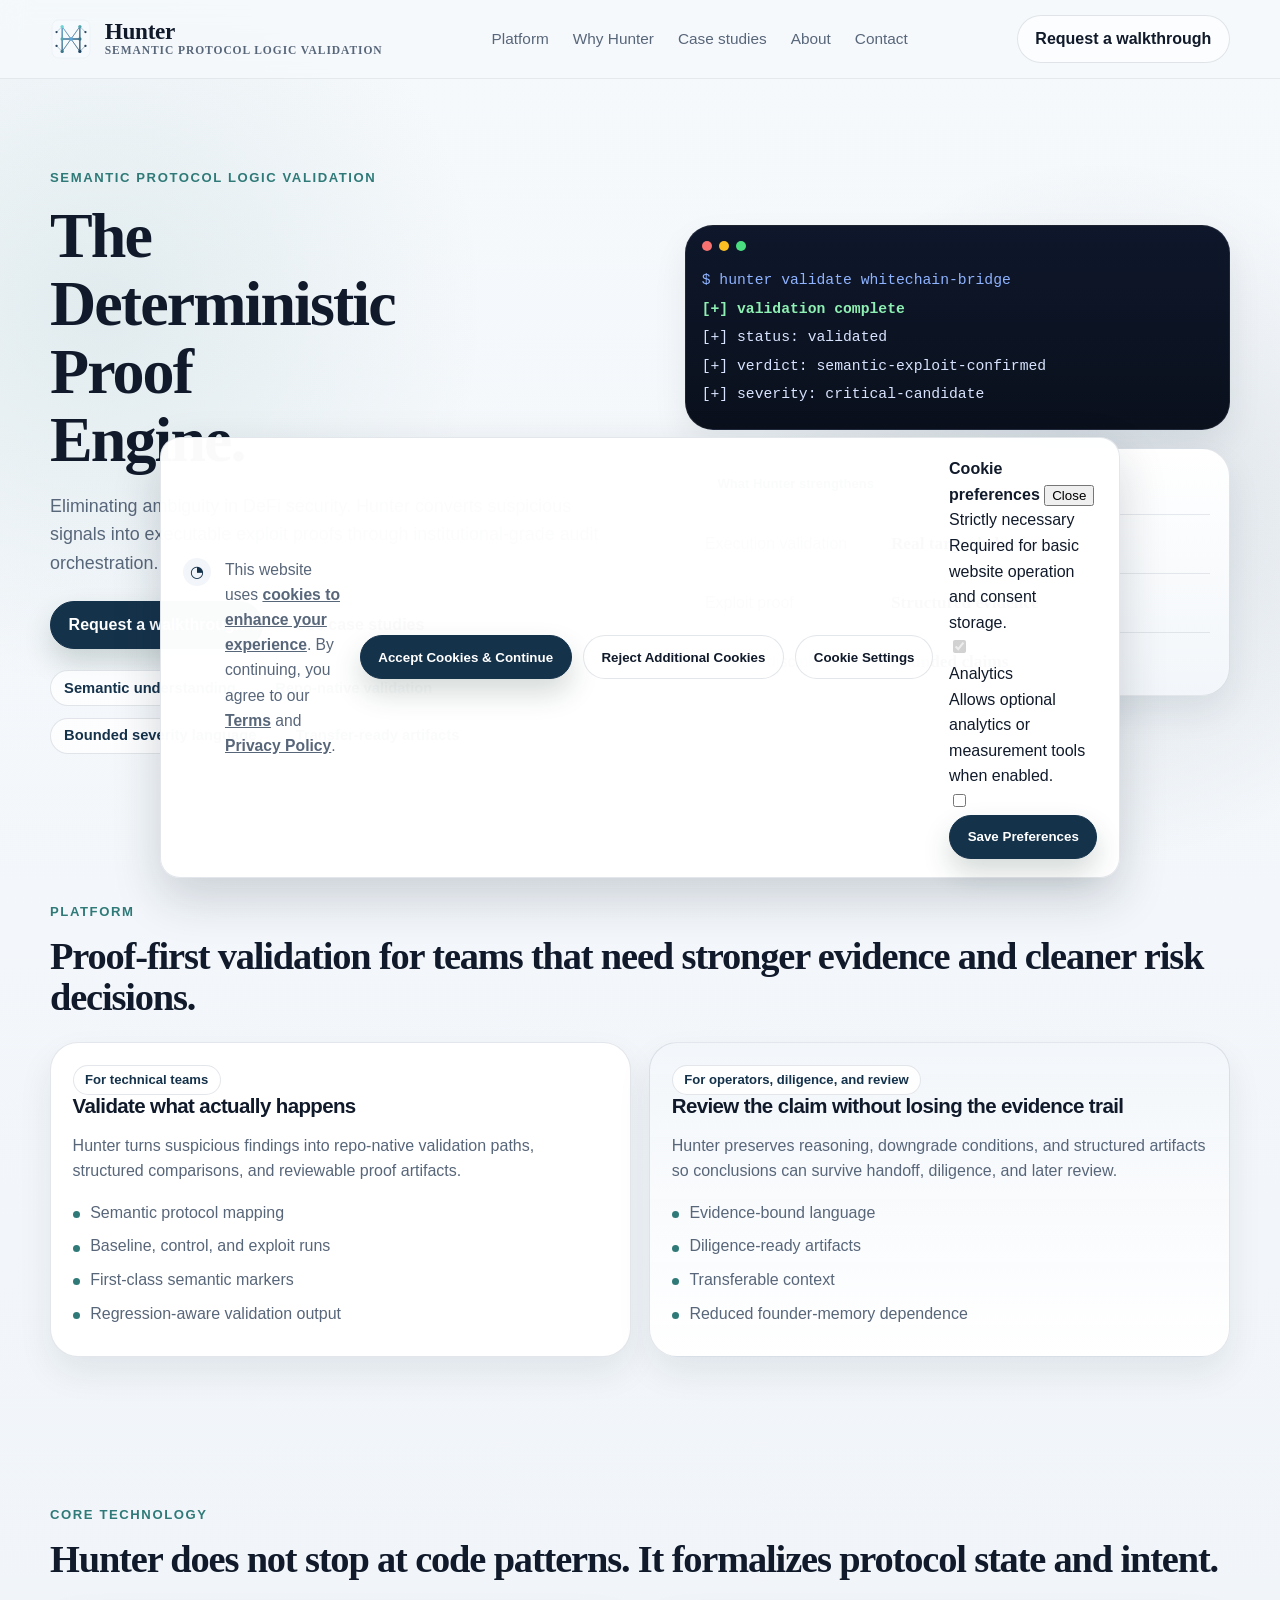
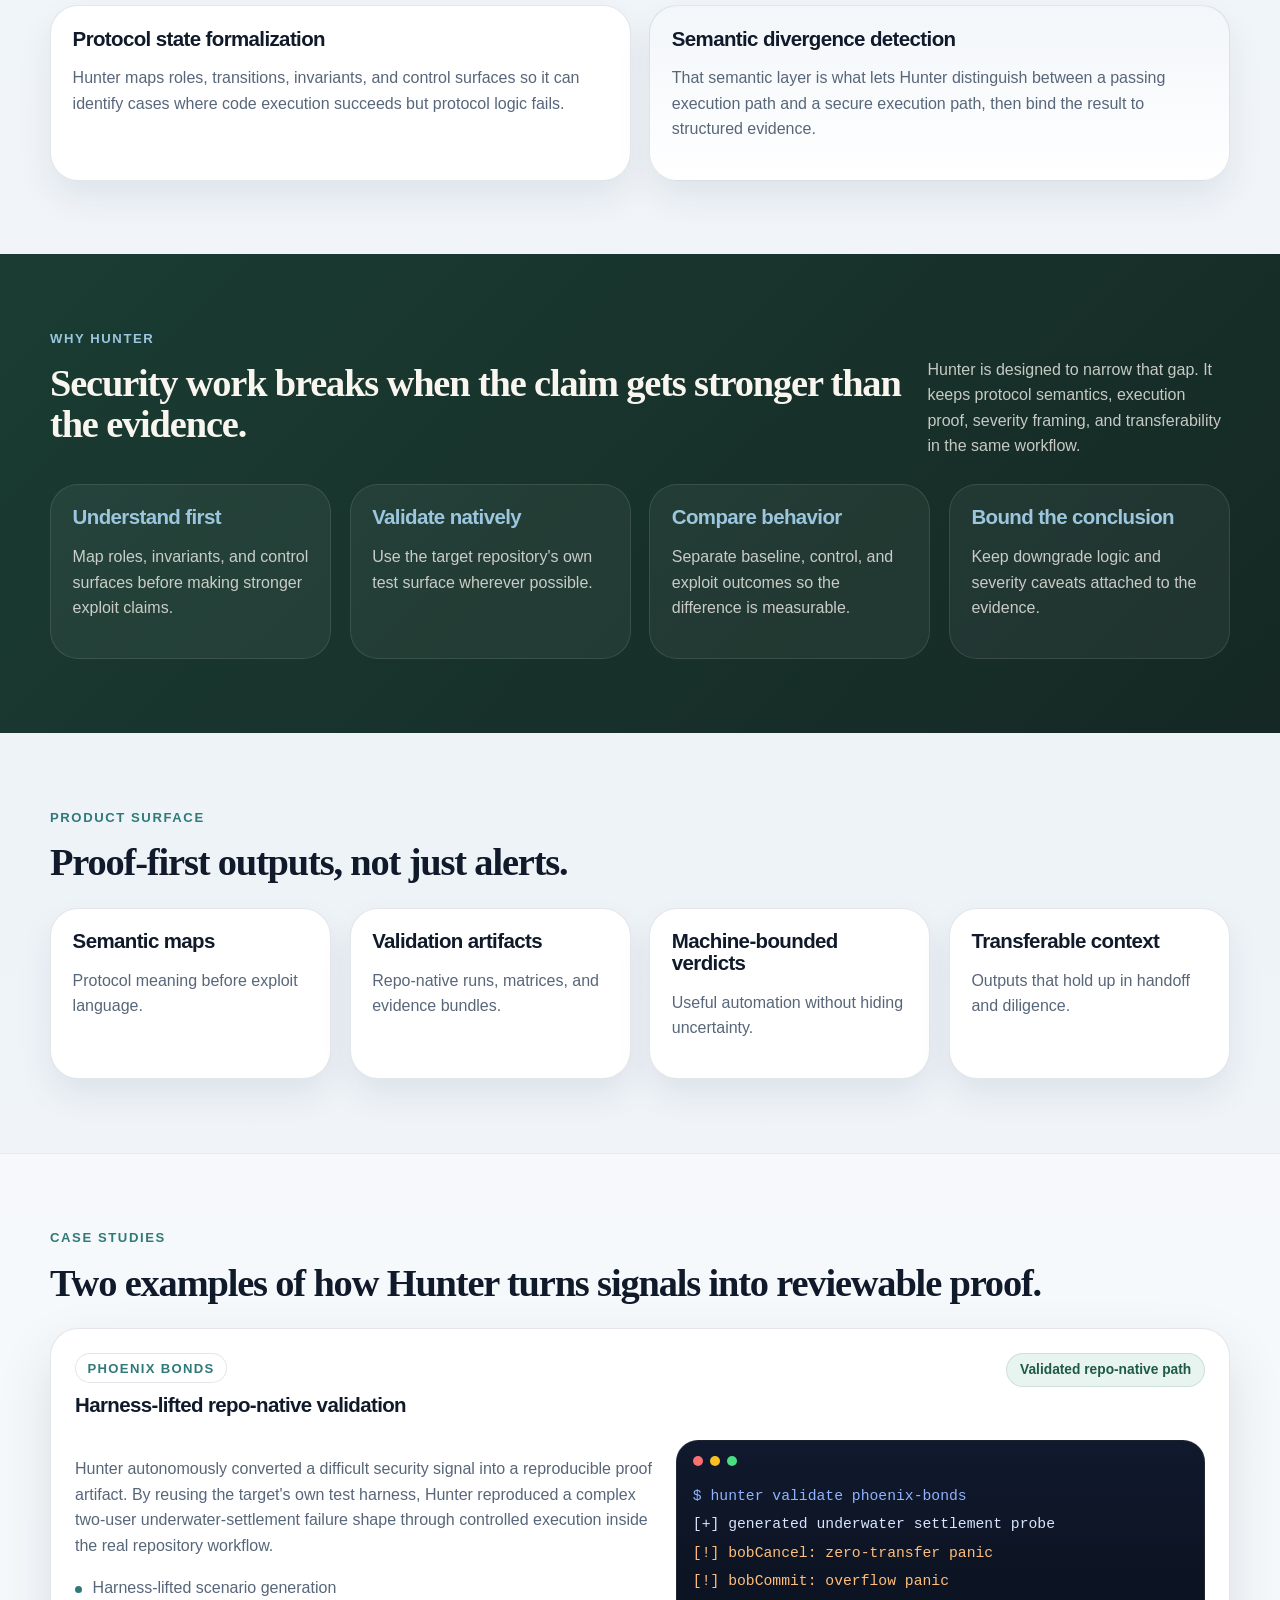
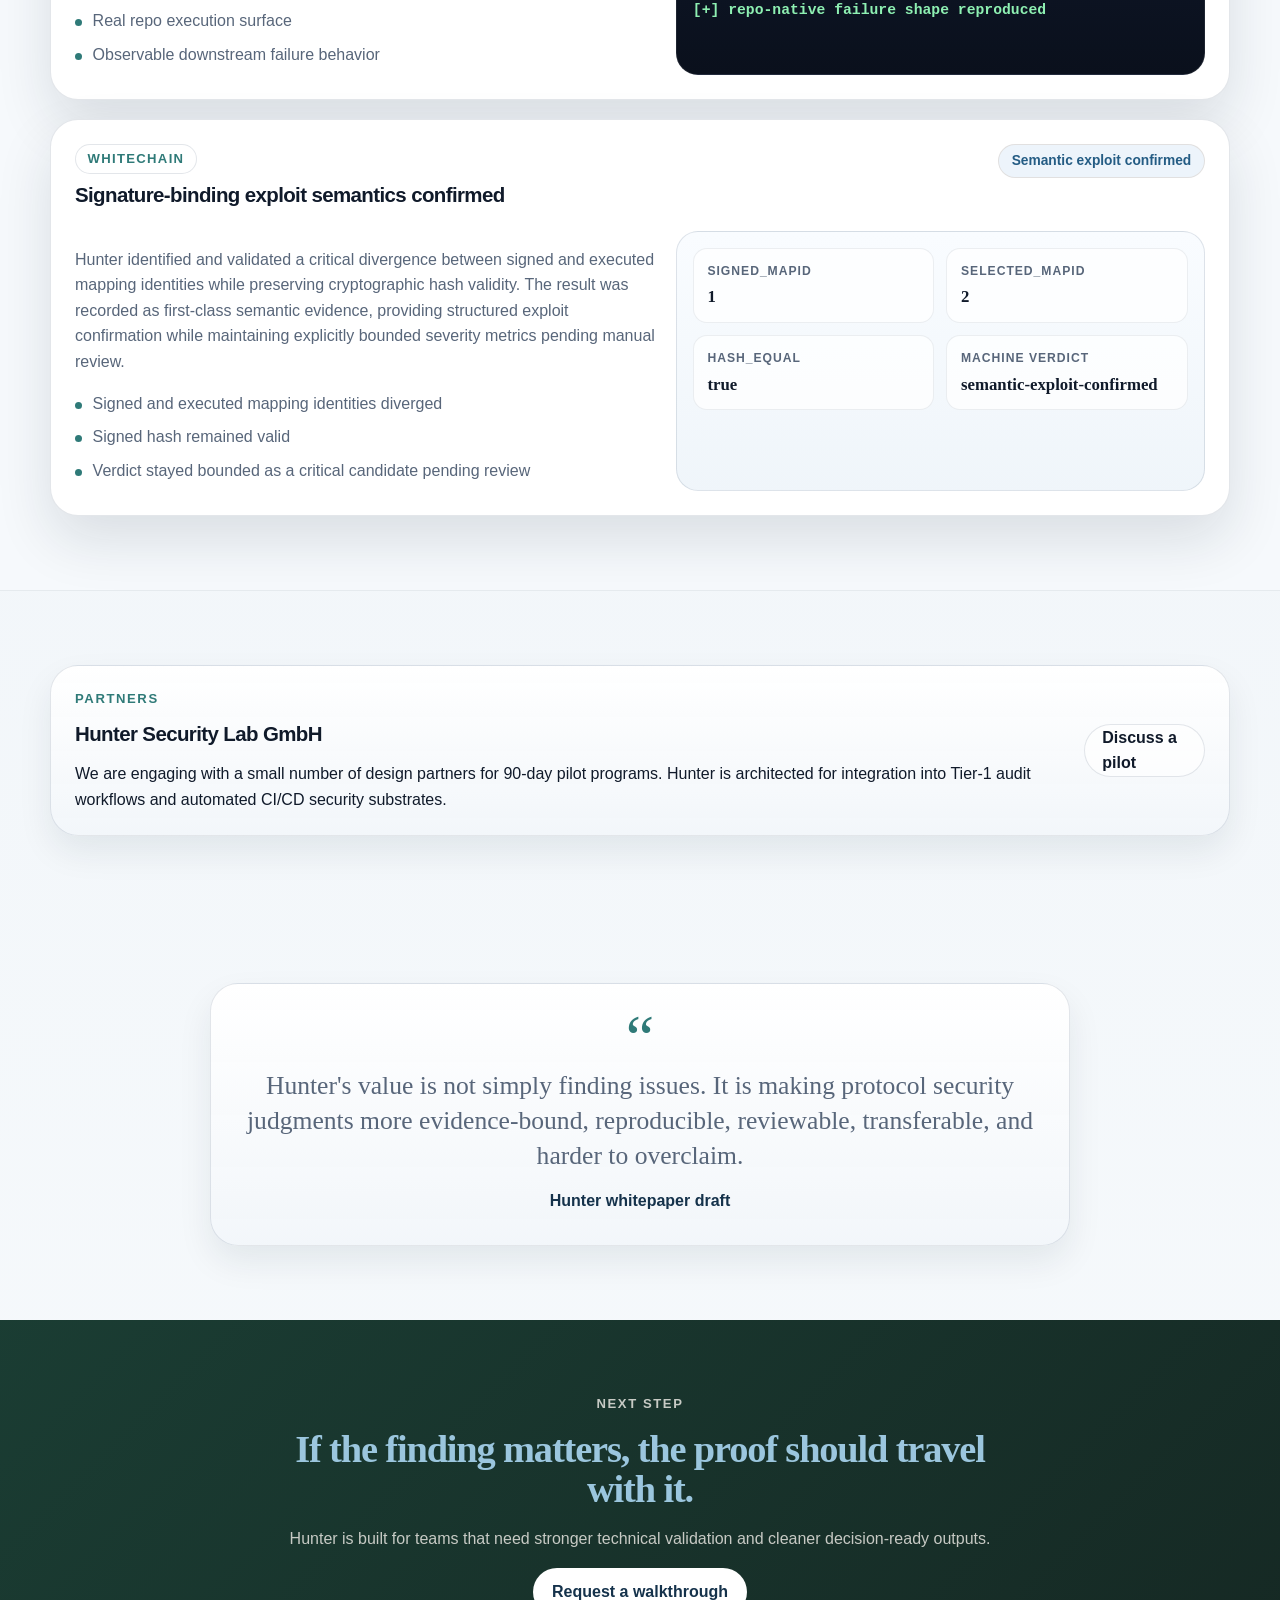
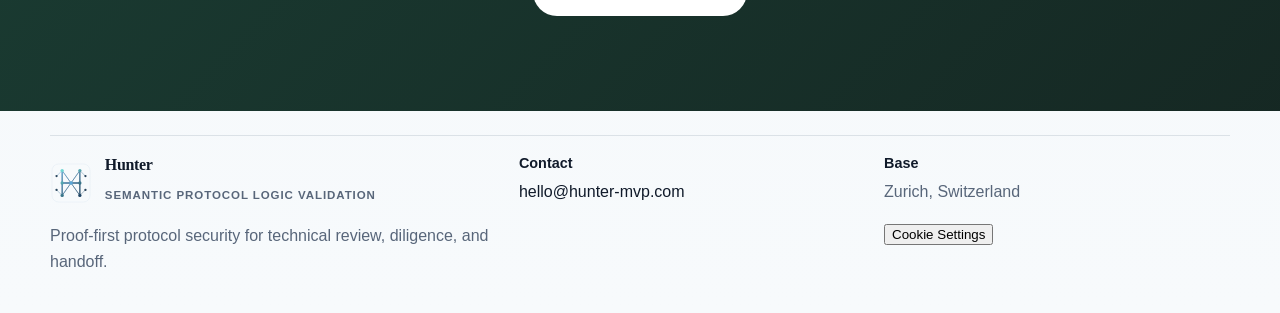
==== commit 74f72c05: "Update index.html" ====
--- a/index.html
+++ b/index.html
@@ -375,6 +375,7 @@
       <div>
         <div class="footer-heading">Base</div>
         <p class="footer-copy">Zurich, Switzerland</p>
+        <p class="footer-meta-link"><button class="text-link" type="button" onclick="hunterOpenCookieSettings()">Cookie Settings</button></p>
       </div>
     </div>
   </footer>
@@ -384,27 +385,47 @@
       <div class="cookie-copy">
         <span class="cookie-icon" aria-hidden="true">◔</span>
         <p>
-          This website uses <a href="#">cookies to enhance your experience</a>.
-          By continuing, you agree to our <a href="#">Terms</a> and <a href="#">Privacy Policy</a>.
+          This website uses <a href="privacy.html">cookies to enhance your experience</a>.
+          By continuing, you agree to our <a href="terms.html">Terms</a> and <a href="privacy.html">Privacy Policy</a>.
         </p>
       </div>
       <div class="cookie-actions">
-        <button class="button primary cookie-btn" type="button" onclick="localStorage.setItem('hunter_cookie_choice','accept'); document.getElementById('cookieBanner').style.display='none';">Accept Cookies &amp; Continue</button>
-        <button class="button secondary cookie-btn" type="button" onclick="localStorage.setItem('hunter_cookie_choice','reject'); document.getElementById('cookieBanner').style.display='none';">Reject Additional Cookies</button>
+        <button class="button primary cookie-btn" type="button" onclick="hunterAcceptCookies()">Accept Cookies &amp; Continue</button>
+        <button class="button secondary cookie-btn" type="button" onclick="hunterRejectCookies()">Reject Additional Cookies</button>
+        <button class="button secondary cookie-btn" type="button" onclick="hunterOpenCookieSettings()">Cookie Settings</button>
+      </div>
+      <div class="cookie-settings" aria-label="Cookie settings">
+        <div class="cookie-settings-head">
+          <strong>Cookie preferences</strong>
+          <button class="text-link" type="button" onclick="hunterCloseCookieSettings()">Close</button>
+        </div>
+        <div class="cookie-setting-row">
+          <div>
+            <div class="cookie-setting-title">Strictly necessary</div>
+            <div class="cookie-setting-copy">Required for basic website operation and consent storage.</div>
+          </div>
+          <label class="cookie-switch">
+            <input type="checkbox" checked disabled />
+            <span class="cookie-slider"></span>
+          </label>
+        </div>
+        <div class="cookie-setting-row">
+          <div>
+            <div class="cookie-setting-title">Analytics</div>
+            <div class="cookie-setting-copy">Allows optional analytics or measurement tools when enabled.</div>
+          </div>
+          <label class="cookie-switch">
+            <input id="cookieAnalytics" type="checkbox" />
+            <span class="cookie-slider"></span>
+          </label>
+        </div>
+        <div class="cookie-settings-actions">
+          <button class="button primary cookie-btn" type="button" onclick="hunterSaveCookieSettings()">Save Preferences</button>
+        </div>
       </div>
     </div>
   </div>
 
-  <script>
-    (function () {
-      try {
-        var choice = localStorage.getItem("hunter_cookie_choice");
-        if (choice) {
-          var banner = document.getElementById("cookieBanner");
-          if (banner) banner.style.display = "none";
-        }
-      } catch (err) {}
-    })();
-  </script>
+  <script src="cookies.js"></script>
 </body>
 </html>
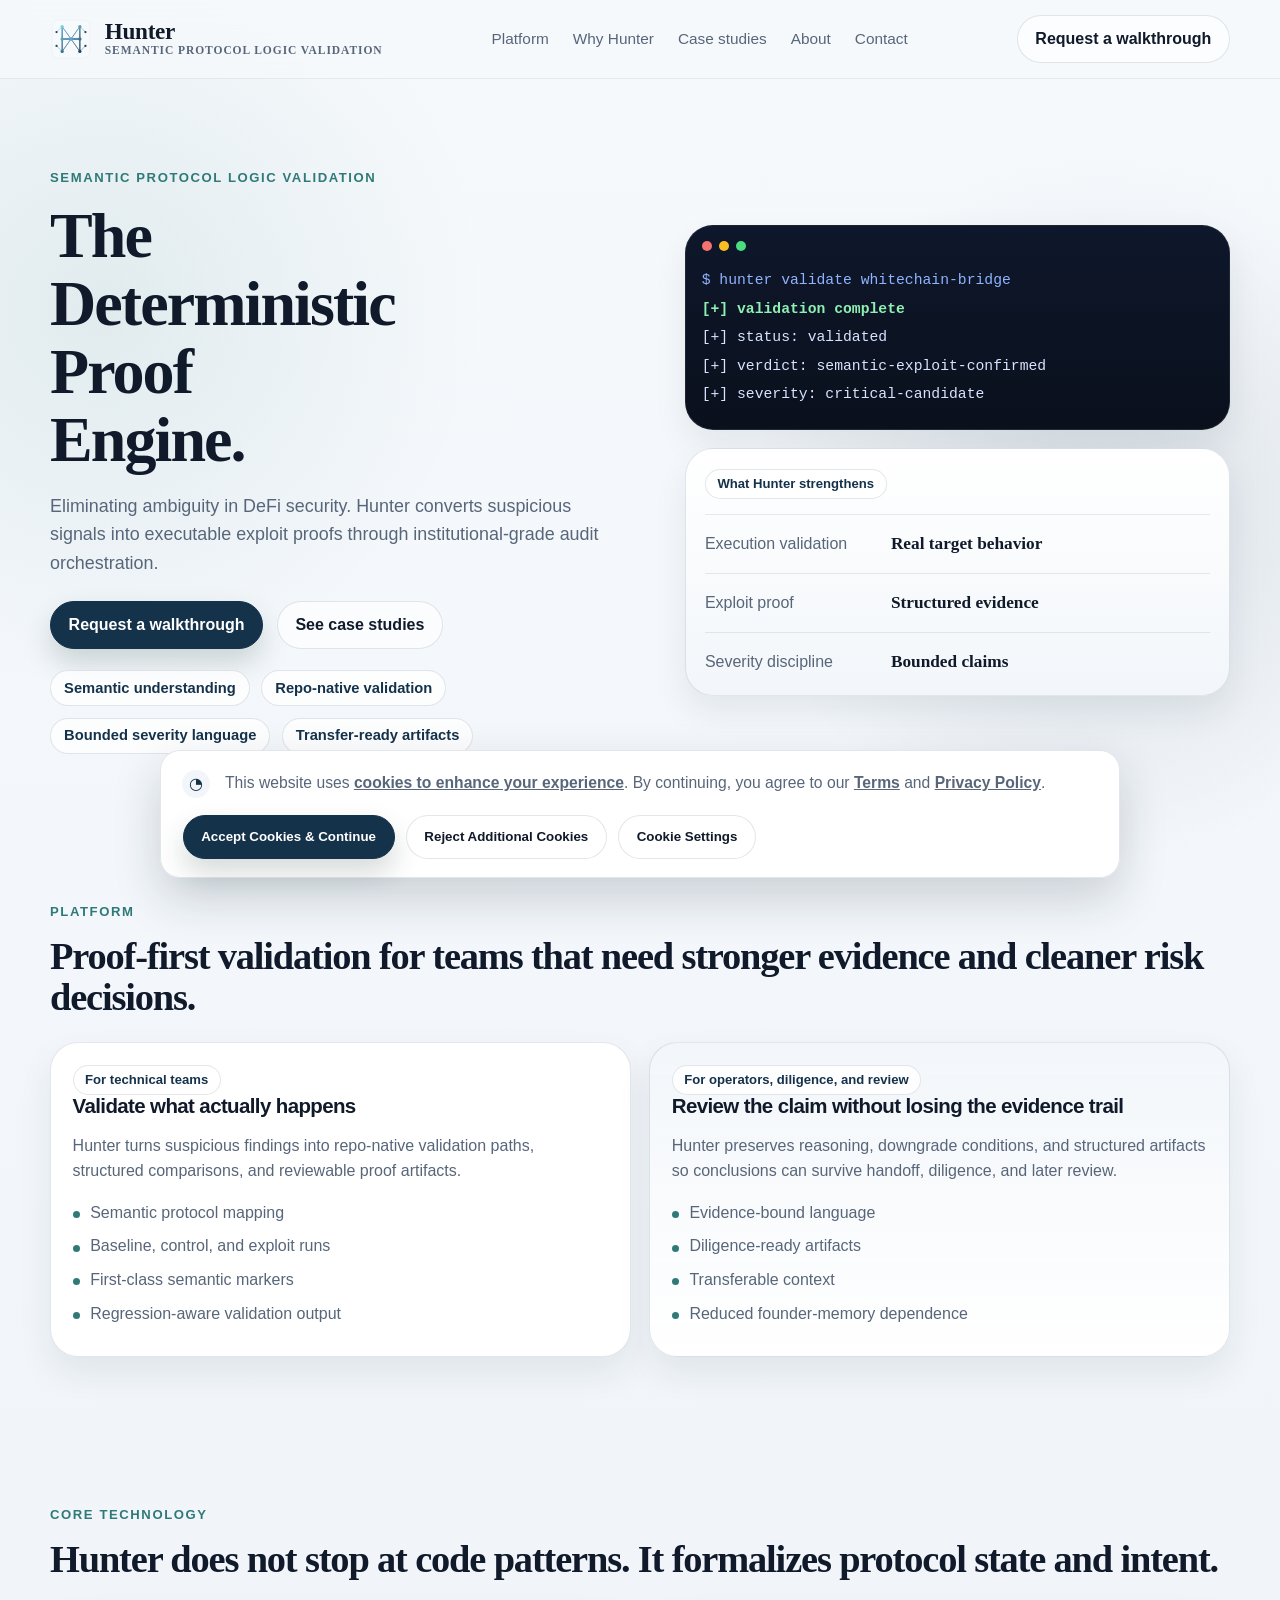
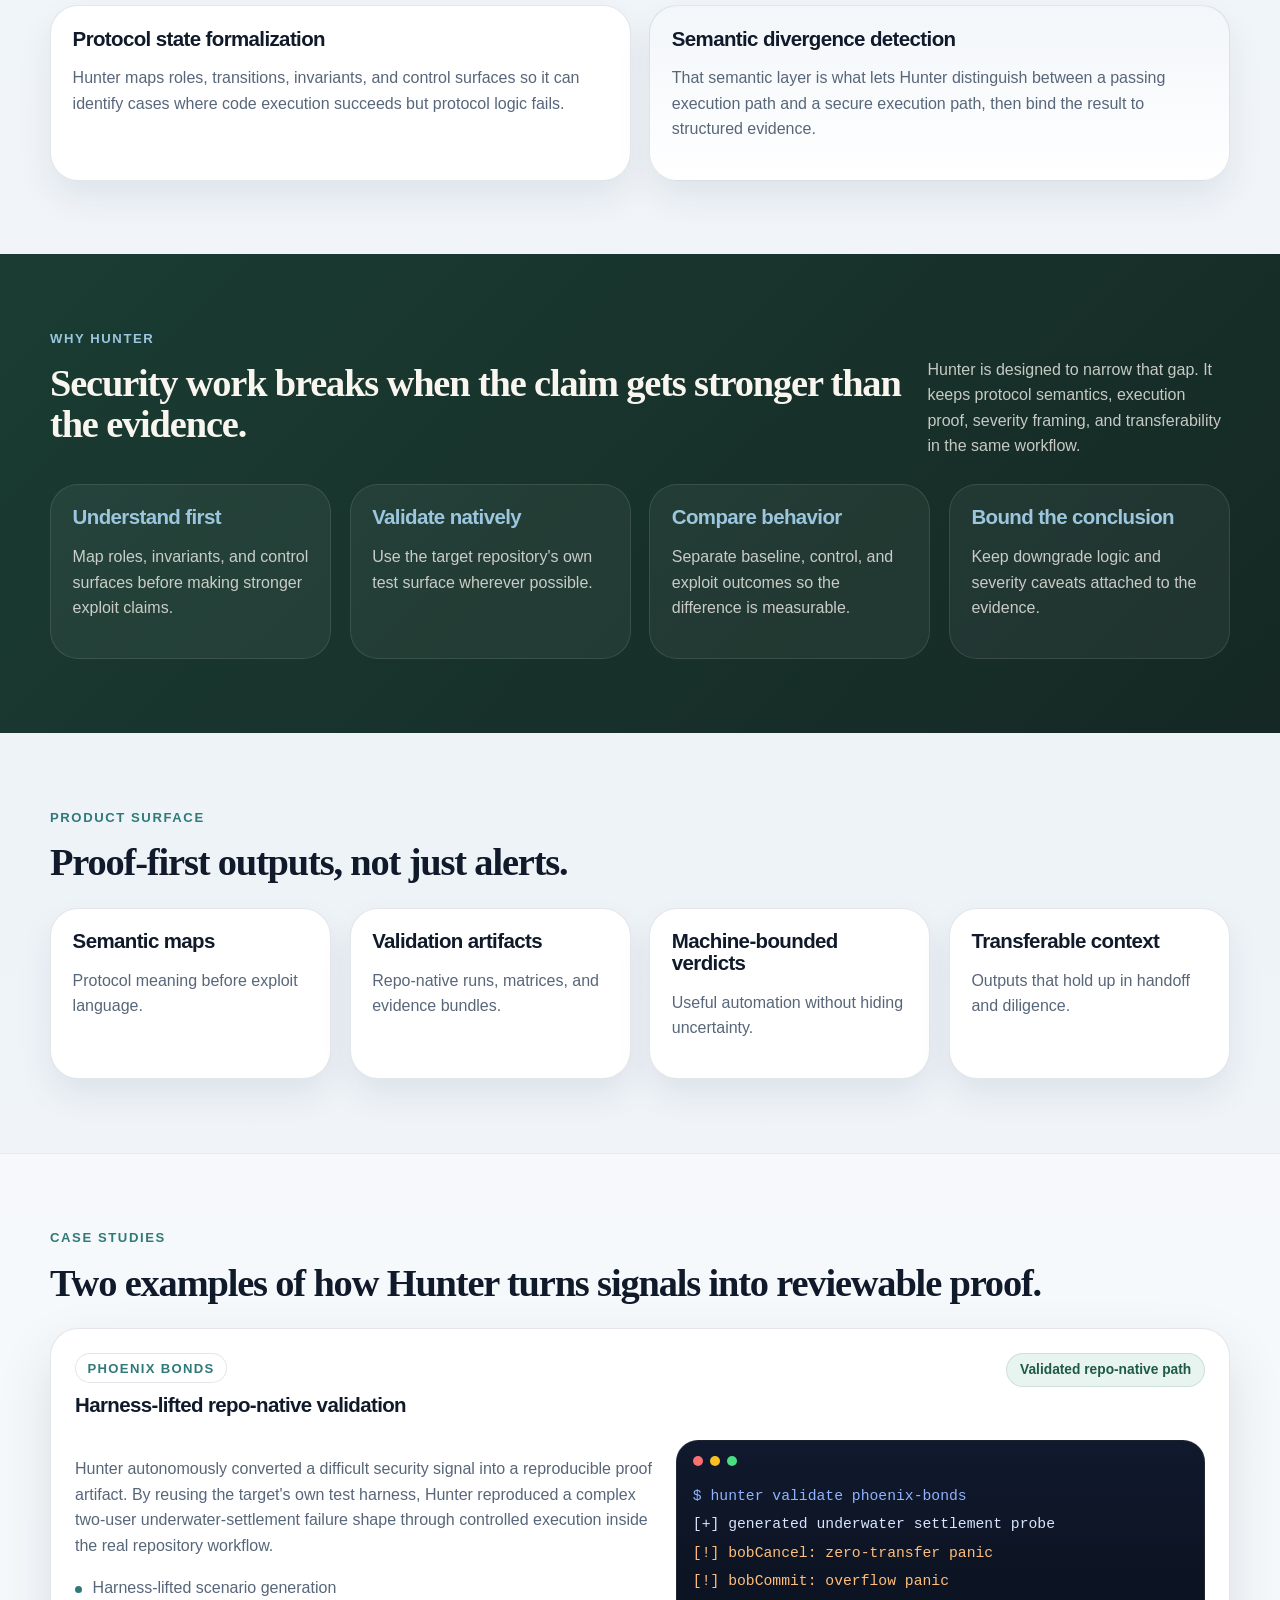
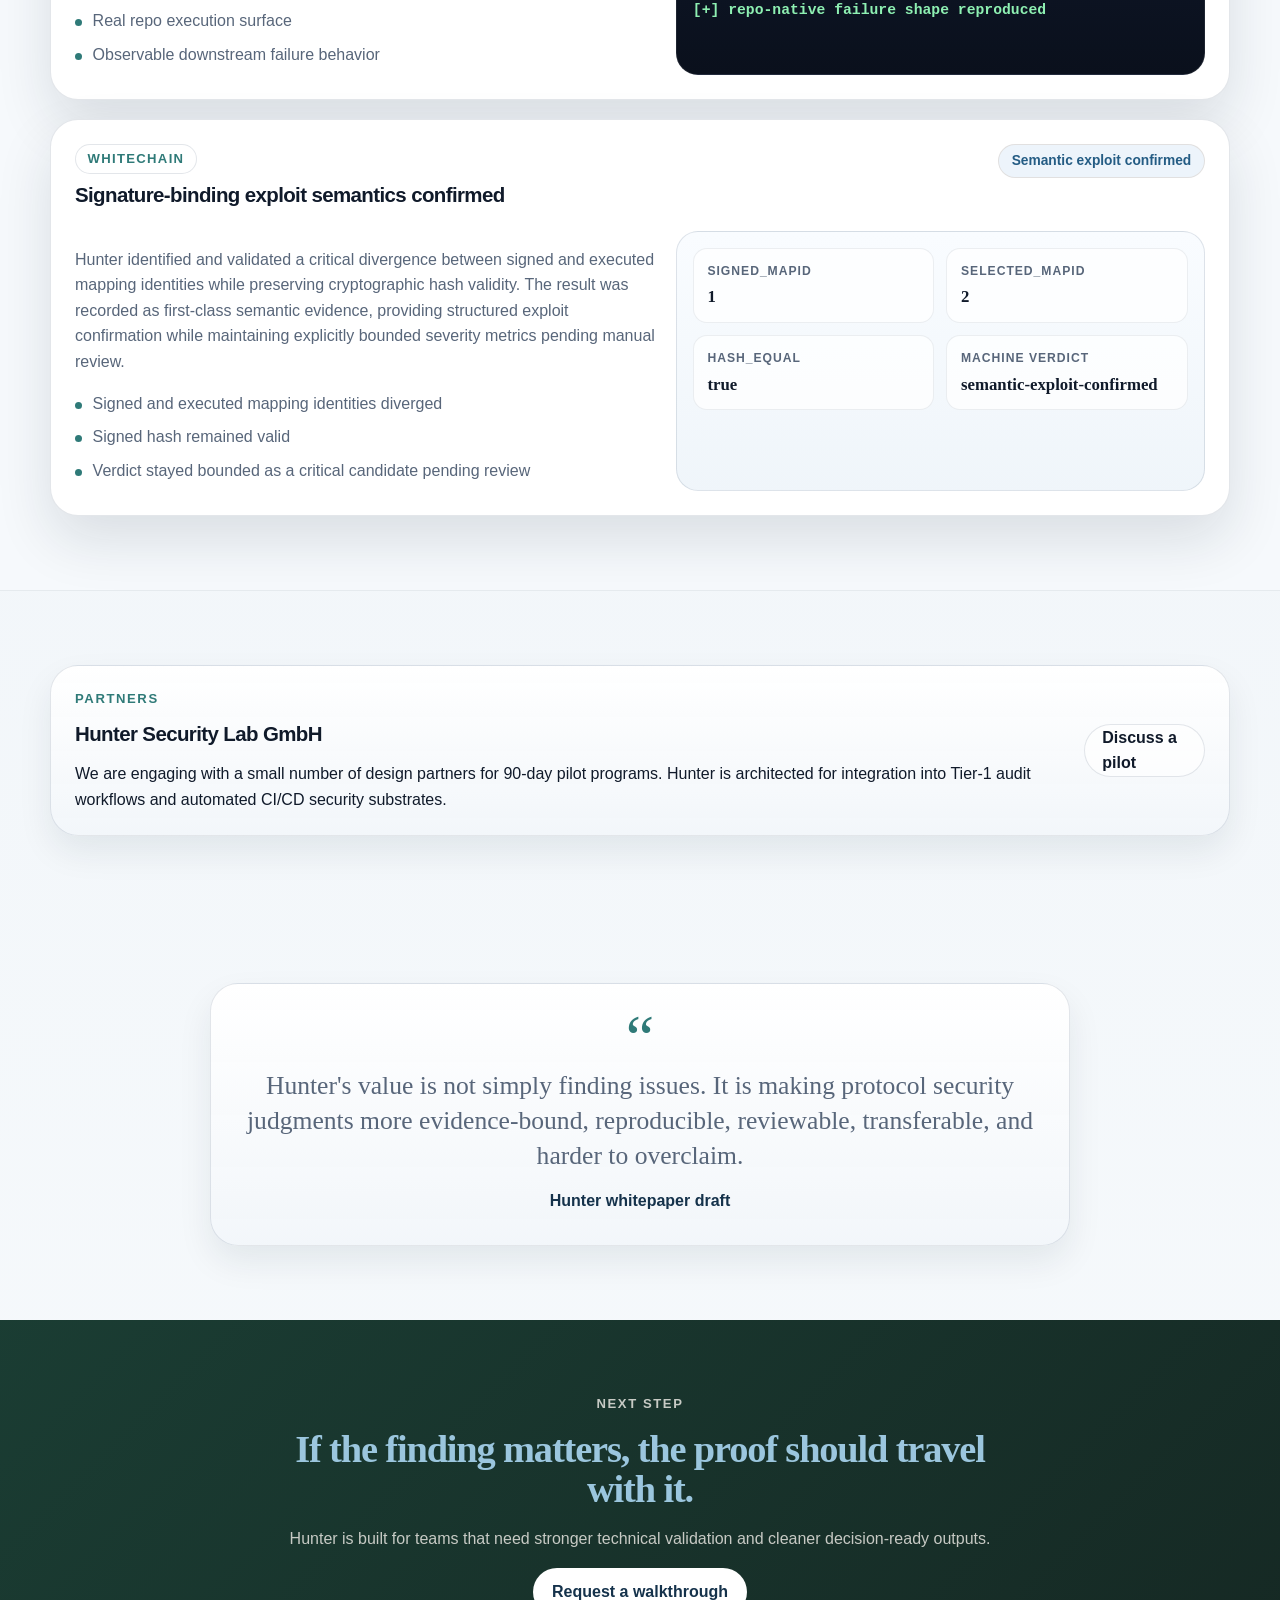
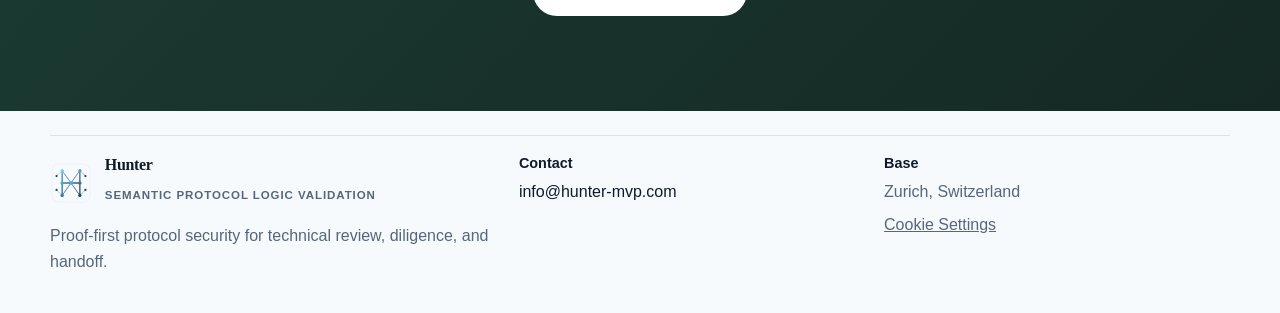
==== commit 6f74507f: "Update index.html" ====
--- a/index.html
+++ b/index.html
@@ -27,7 +27,7 @@
         <a href="about.html">About</a>
         <a href="#contact">Contact</a>
       </nav>
-      <a class="button nav-cta" href="mailto:hello@hunter-mvp.com">Request a walkthrough</a>
+      <a class="button nav-cta" href="mailto:info@hunter-mvp.com">Request a walkthrough</a>
     </div>
   </header>
 
@@ -44,7 +44,7 @@
           </p>
 
           <div class="hero-actions">
-            <a class="button primary" href="mailto:hello@hunter-mvp.com">Request a walkthrough</a>
+            <a class="button primary" href="mailto:info@hunter-mvp.com">Request a walkthrough</a>
             <a class="button secondary" href="#cases">See case studies</a>
           </div>
 
@@ -323,7 +323,7 @@
               and automated CI/CD security substrates.
             </p>
           </div>
-          <a class="button secondary" href="mailto:hello@hunter-mvp.com">Discuss a pilot</a>
+          <a class="button secondary" href="mailto:info@hunter-mvp.com">Discuss a pilot</a>
         </div>
       </div>
     </section>
@@ -350,7 +350,7 @@
           decision-ready outputs.
         </p>
         <div class="hero-actions center">
-          <a class="button primary light" href="mailto:hello@hunter-mvp.com">Request a walkthrough</a>
+          <a class="button primary light" href="mailto:info@hunter-mvp.com">Request a walkthrough</a>
         </div>
       </div>
     </section>
@@ -370,7 +370,7 @@
       </div>
       <div>
         <div class="footer-heading">Contact</div>
-        <a class="footer-link" href="mailto:hello@hunter-mvp.com">hello@hunter-mvp.com</a>
+        <a class="footer-link" href="mailto:info@hunter-mvp.com">info@hunter-mvp.com</a>
       </div>
       <div>
         <div class="footer-heading">Base</div>
--- a/styles.css
+++ b/styles.css
@@ -256,6 +256,12 @@
   max-width: 60ch;
 }
 
+.legal-shell,
+.legal-body {
+  width: min(100% - 2rem, 980px);
+  margin: 0 auto;
+}
+
 .hero-actions {
   display: flex;
   flex-wrap: wrap;
@@ -342,6 +348,18 @@
 .about-row:first-child {
   border-top: 0;
   padding-top: 0.35rem;
+}
+
+.legal-card {
+  padding: 1.5rem;
+}
+
+.legal-card h3 {
+  margin-top: 1.35rem;
+}
+
+.legal-card h3:first-child {
+  margin-top: 0;
 }
 
 .shot-terminal {
@@ -711,6 +729,24 @@
   vertical-align: top;
 }
 
+.footer-meta-link {
+  margin: 0.45rem 0 0;
+}
+
+.text-link {
+  padding: 0;
+  border: 0;
+  background: transparent;
+  color: var(--muted);
+  font: inherit;
+  text-decoration: underline;
+  cursor: pointer;
+}
+
+.text-link:hover {
+  color: var(--ink);
+}
+
 .cookie-banner {
   position: fixed;
   left: 50%;
@@ -722,8 +758,8 @@
 
 .cookie-inner {
   display: flex;
-  justify-content: space-between;
-  align-items: center;
+  flex-direction: column;
+  align-items: stretch;
   gap: 1rem;
   padding: 1.15rem 1.35rem;
   border-radius: 20px;
@@ -766,12 +802,105 @@
 .cookie-actions {
   display: flex;
   gap: 0.7rem;
-  flex: 0 0 auto;
+  flex-wrap: wrap;
 }
 
 .cookie-btn {
   min-height: 44px;
   white-space: nowrap;
+}
+
+.cookie-settings {
+  display: none;
+  border-top: 1px solid rgba(31, 52, 83, 0.1);
+  padding-top: 1rem;
+}
+
+.cookie-banner--expanded .cookie-settings {
+  display: block;
+}
+
+.cookie-settings-head,
+.cookie-setting-row {
+  display: flex;
+  justify-content: space-between;
+  gap: 1rem;
+  align-items: center;
+}
+
+.cookie-settings-head {
+  margin-bottom: 0.9rem;
+}
+
+.cookie-setting-row {
+  padding: 0.9rem 0;
+  border-top: 1px solid rgba(31, 52, 83, 0.08);
+}
+
+.cookie-setting-row:first-of-type {
+  border-top: 0;
+}
+
+.cookie-setting-title {
+  font-weight: 800;
+  color: var(--ink);
+}
+
+.cookie-setting-copy {
+  color: var(--muted);
+  font-size: 0.92rem;
+}
+
+.cookie-settings-actions {
+  margin-top: 0.8rem;
+}
+
+.cookie-switch {
+  position: relative;
+  display: inline-flex;
+  width: 52px;
+  height: 30px;
+  flex: 0 0 auto;
+}
+
+.cookie-switch input {
+  opacity: 0;
+  width: 0;
+  height: 0;
+}
+
+.cookie-slider {
+  position: absolute;
+  inset: 0;
+  border-radius: 999px;
+  background: #cbd7e4;
+  transition: 180ms ease;
+}
+
+.cookie-slider::before {
+  content: "";
+  position: absolute;
+  width: 22px;
+  height: 22px;
+  left: 4px;
+  top: 4px;
+  border-radius: 999px;
+  background: #fff;
+  box-shadow: 0 2px 6px rgba(0, 0, 0, 0.16);
+  transition: 180ms ease;
+}
+
+.cookie-switch input:checked + .cookie-slider {
+  background: var(--forest);
+}
+
+.cookie-switch input:checked + .cookie-slider::before {
+  transform: translateX(22px);
+}
+
+.cookie-switch input:disabled + .cookie-slider {
+  background: #97aabf;
+  opacity: 0.7;
 }
 
 @media (max-width: 1080px) {
@@ -855,4 +984,10 @@
   .cookie-copy {
     align-items: flex-start;
   }
-}
+
+  .cookie-settings-head,
+  .cookie-setting-row {
+    flex-direction: column;
+    align-items: flex-start;
+  }
+}
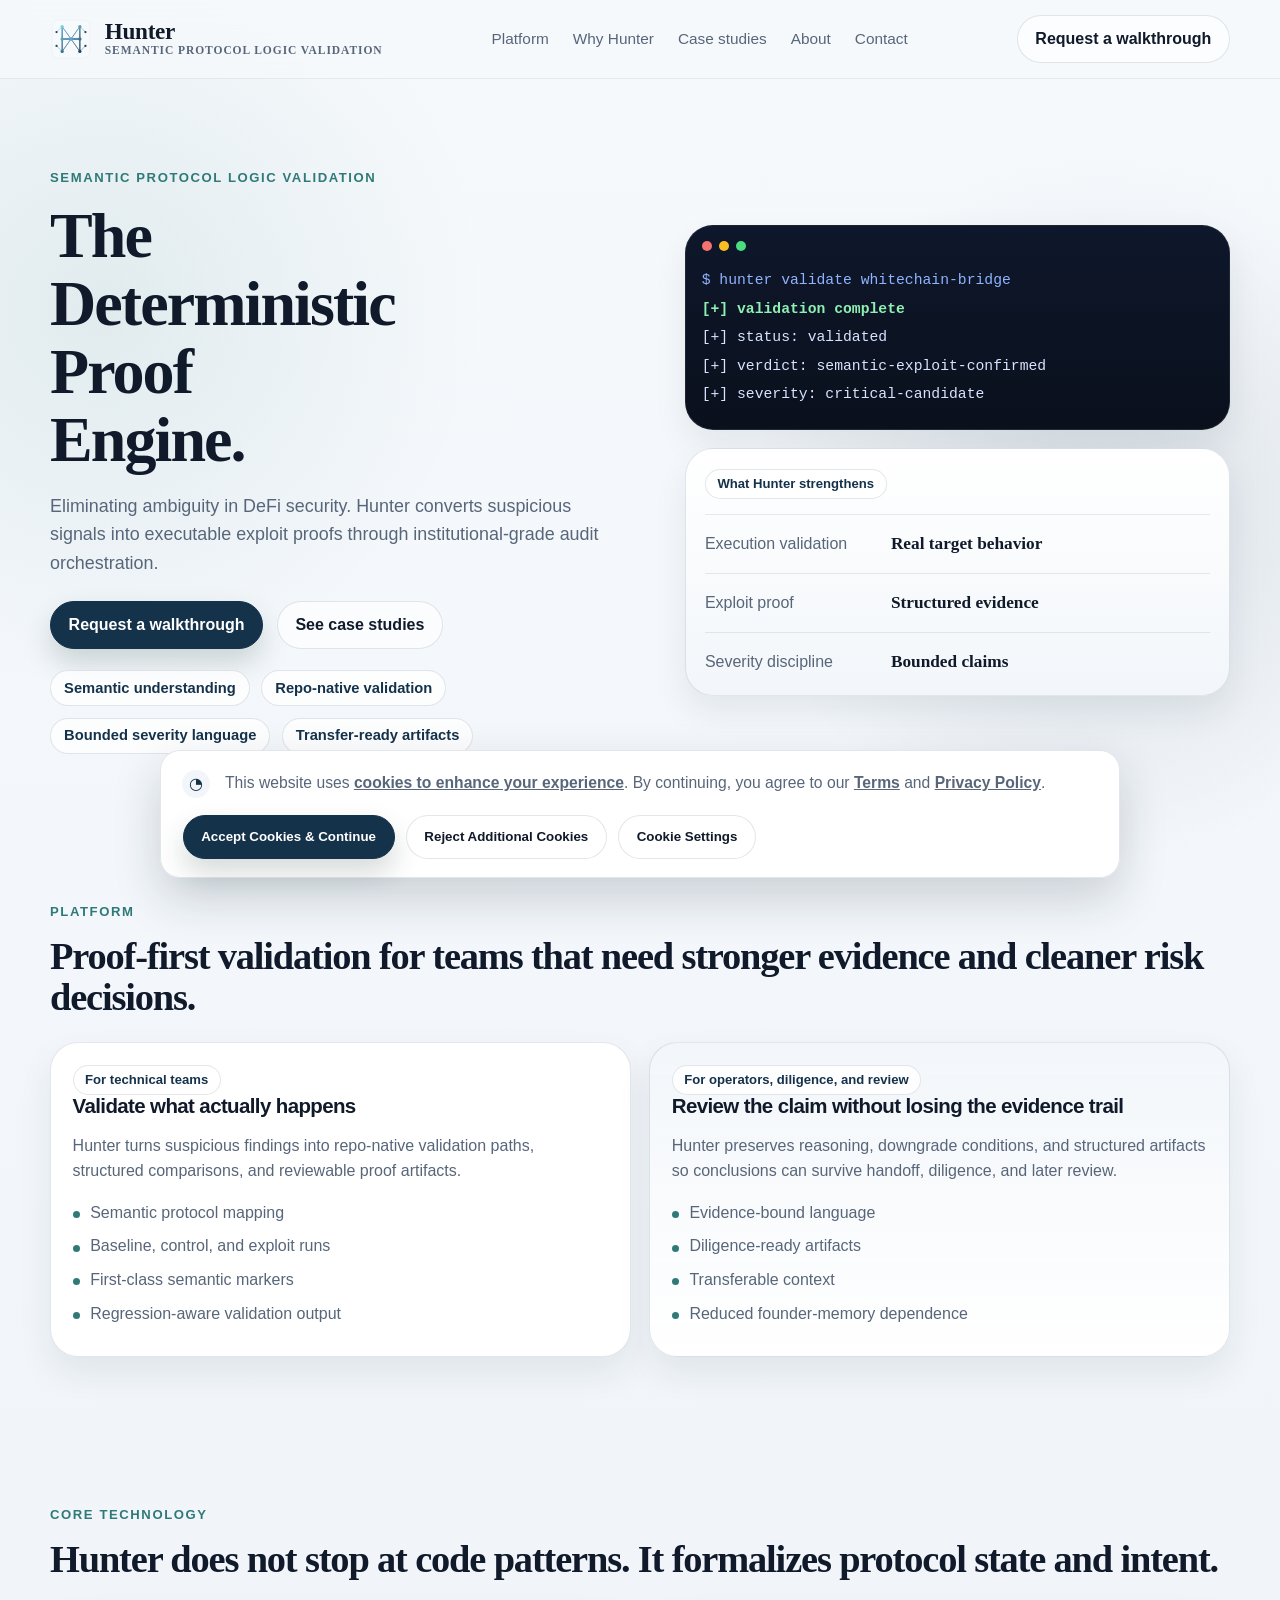
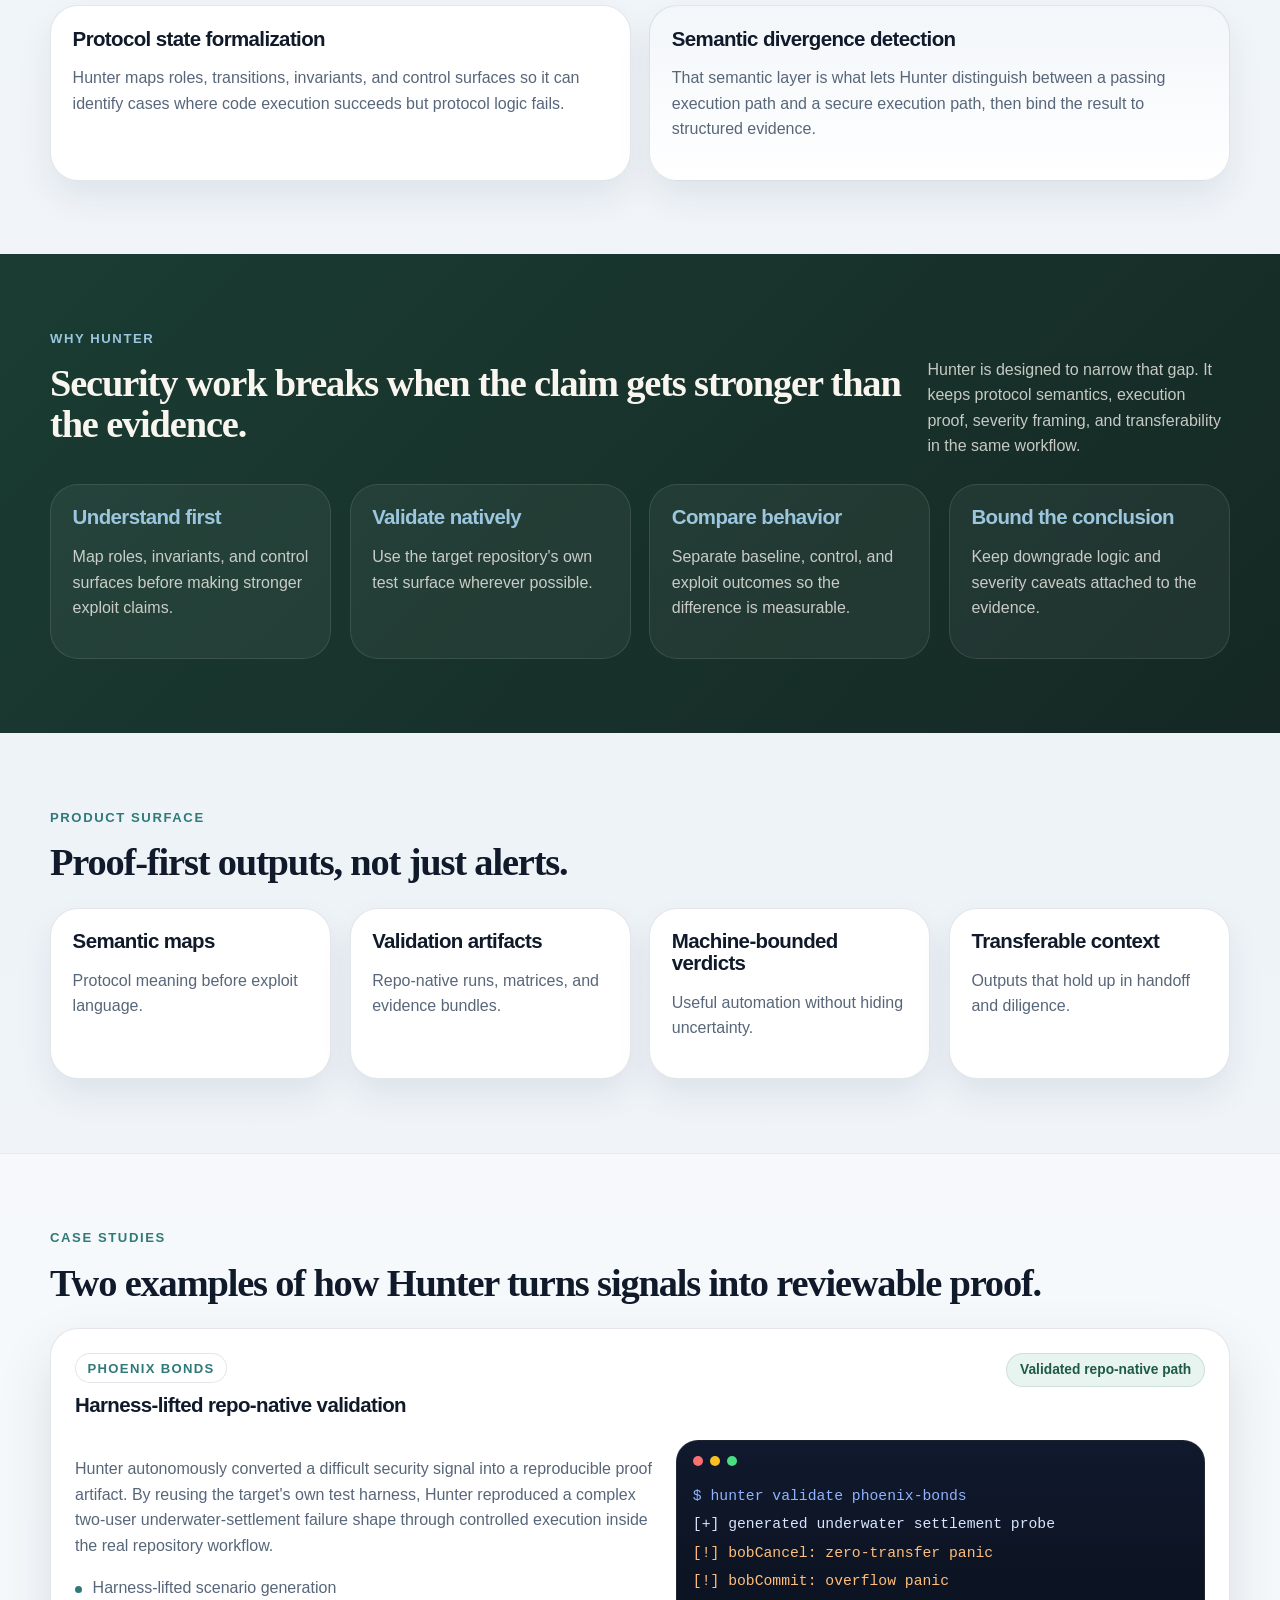
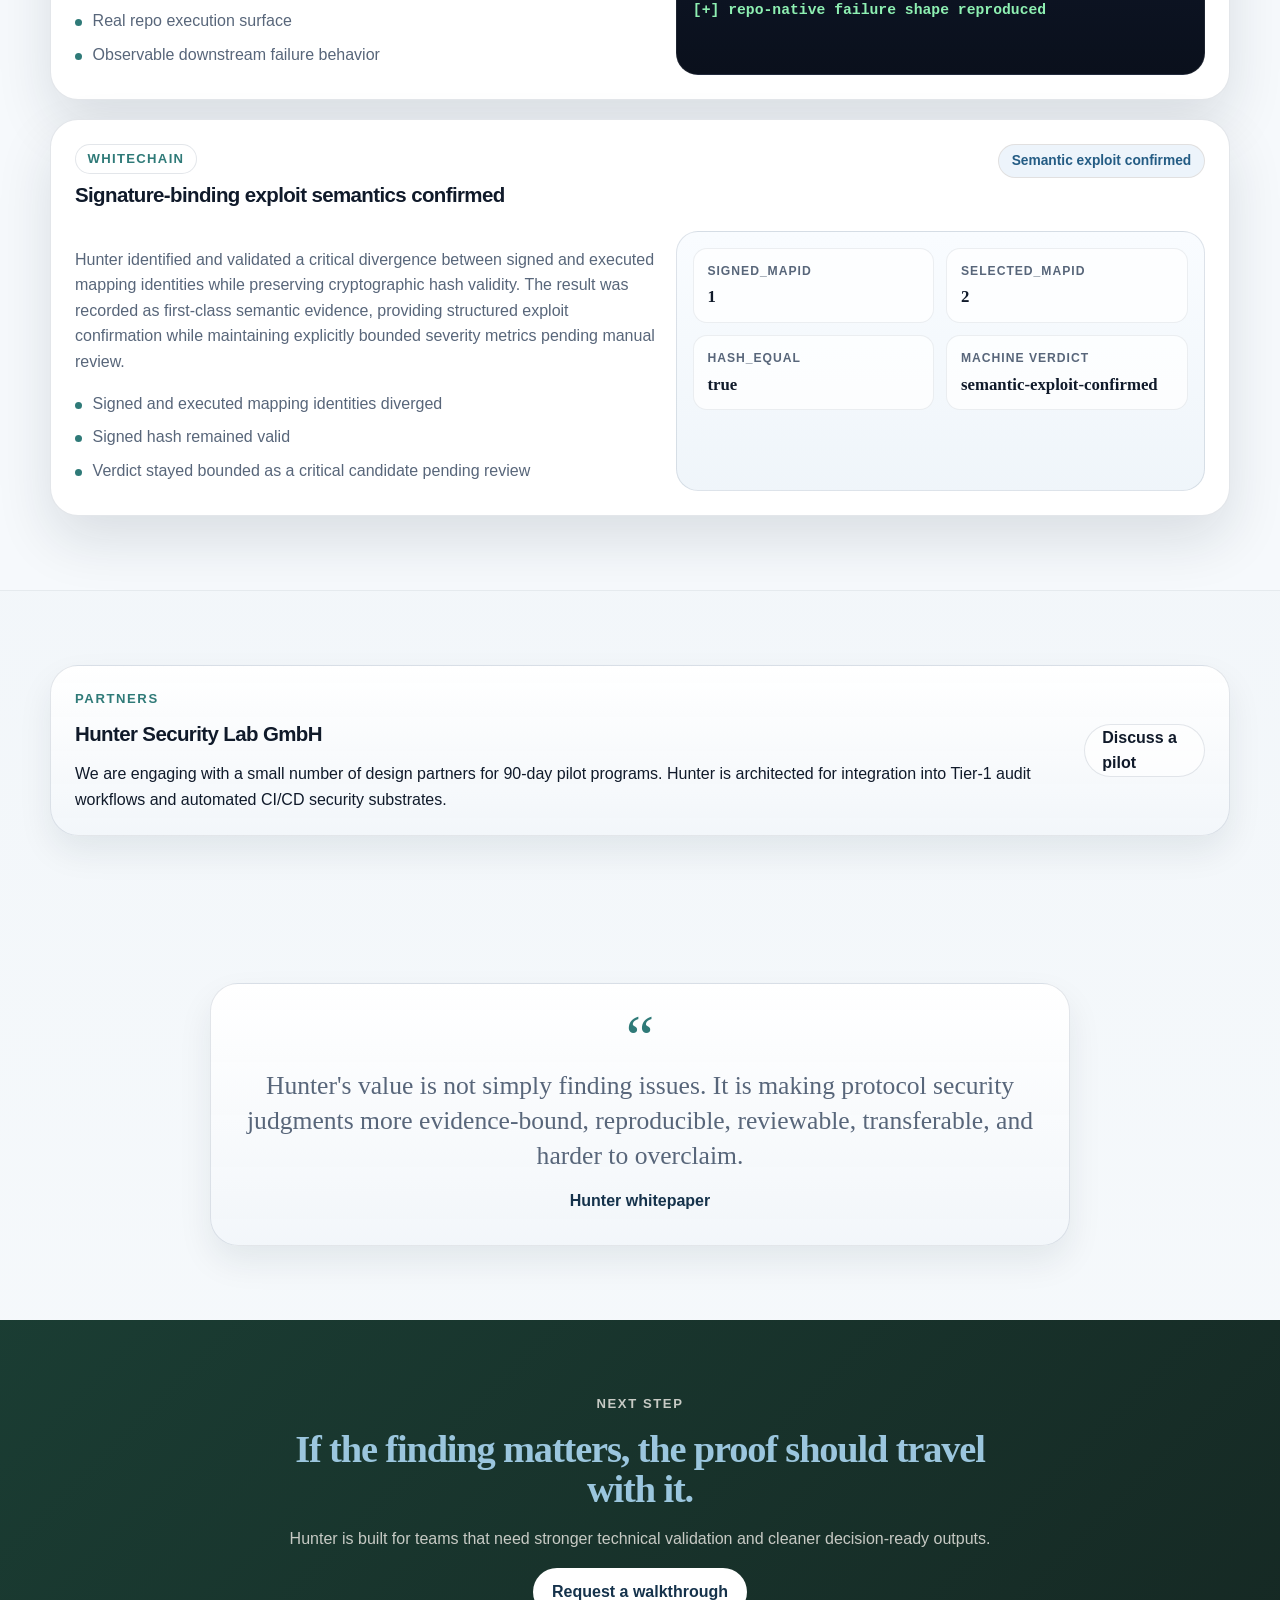
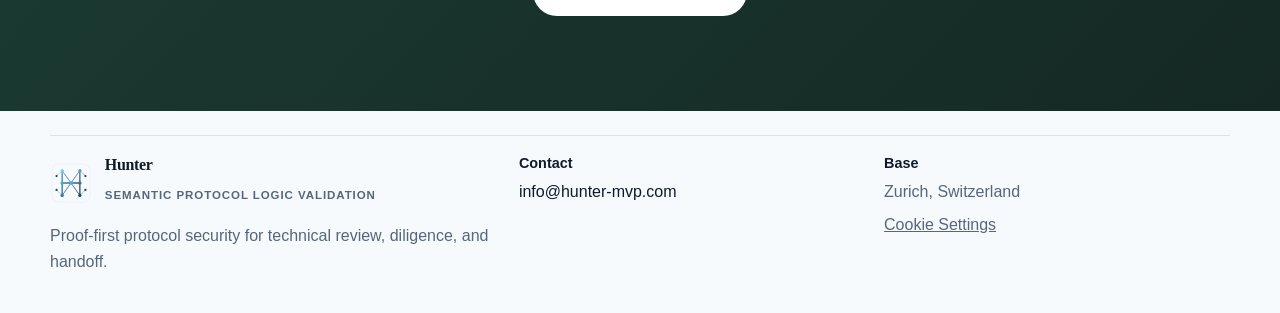
==== commit 18ecad75: "Update index.html" ====
--- a/index.html
+++ b/index.html
@@ -336,7 +336,7 @@
             Hunter's value is not simply finding issues. It is making protocol security
             judgments more evidence-bound, reproducible, reviewable, transferable, and harder to overclaim.
           </p>
-          <p class="quote-source">Hunter whitepaper draft</p>
+          <p class="quote-source">Hunter whitepaper</p>
         </div>
       </div>
     </section>
